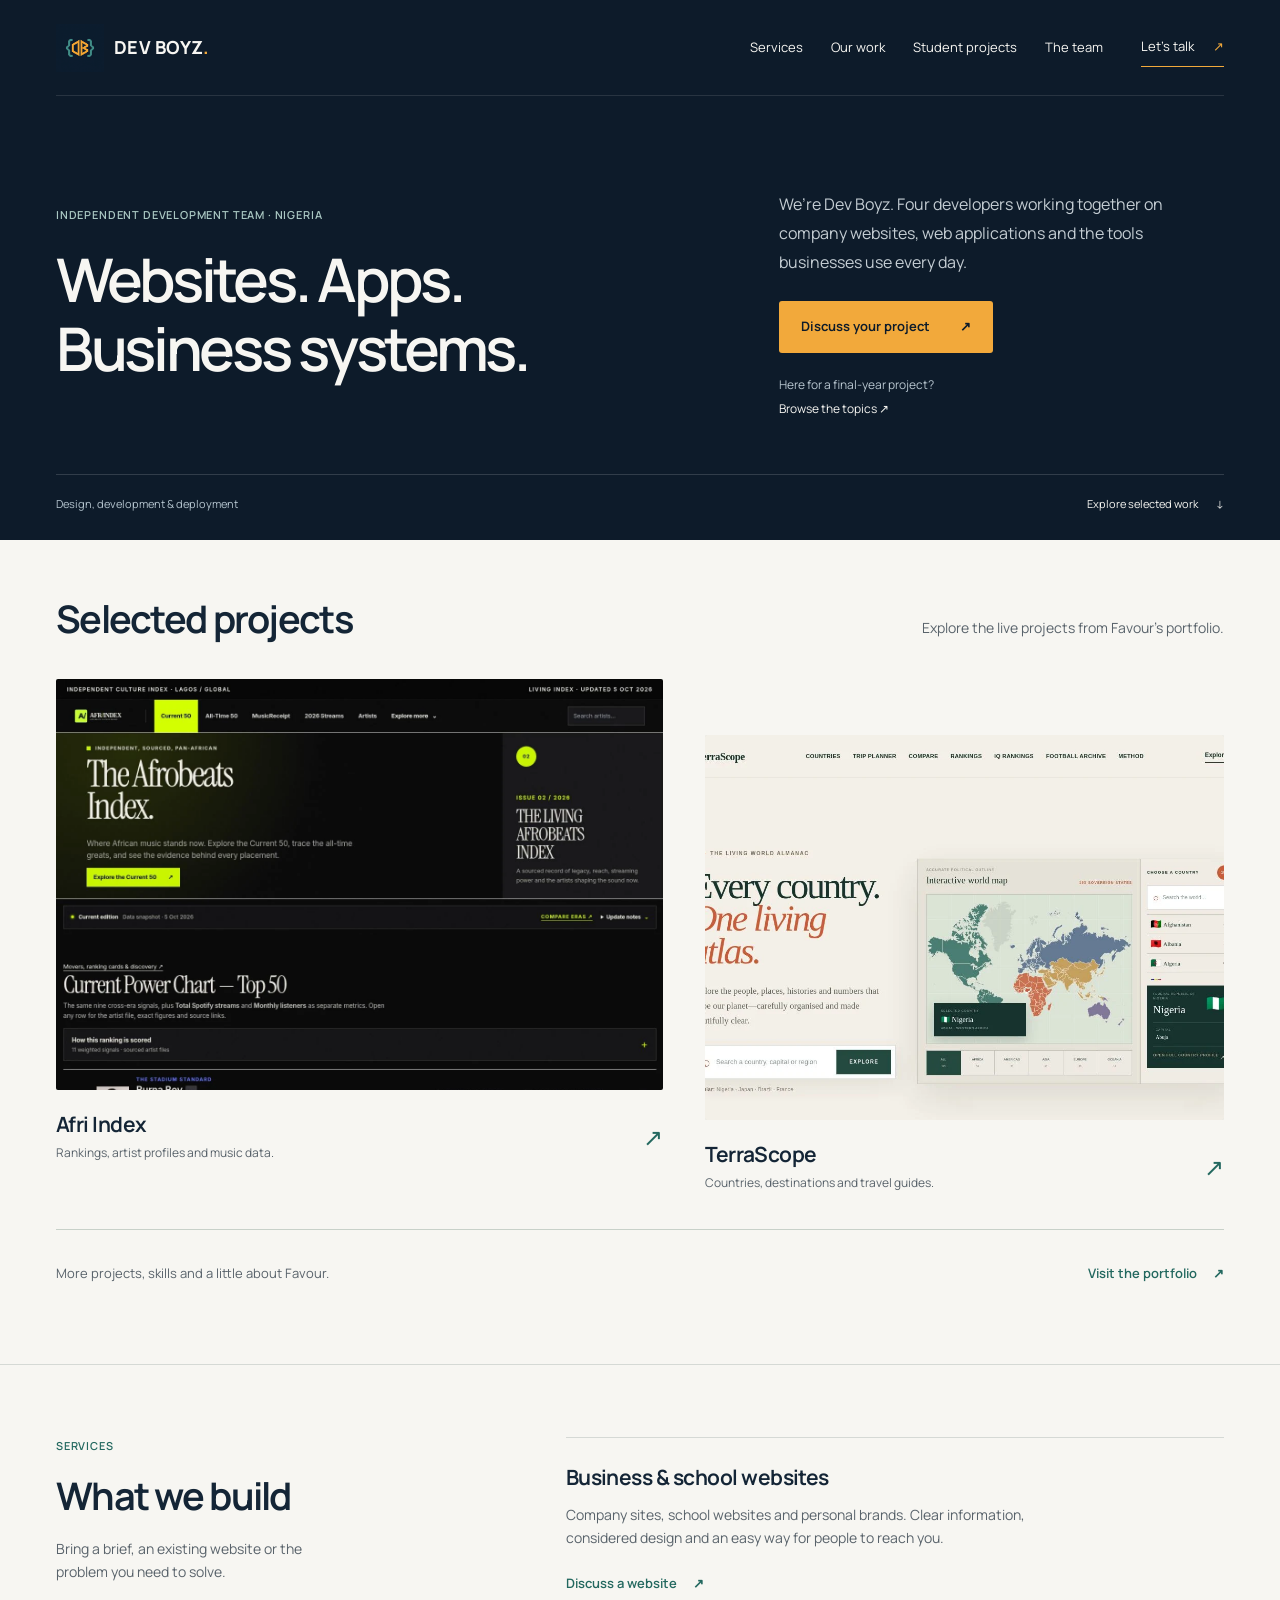
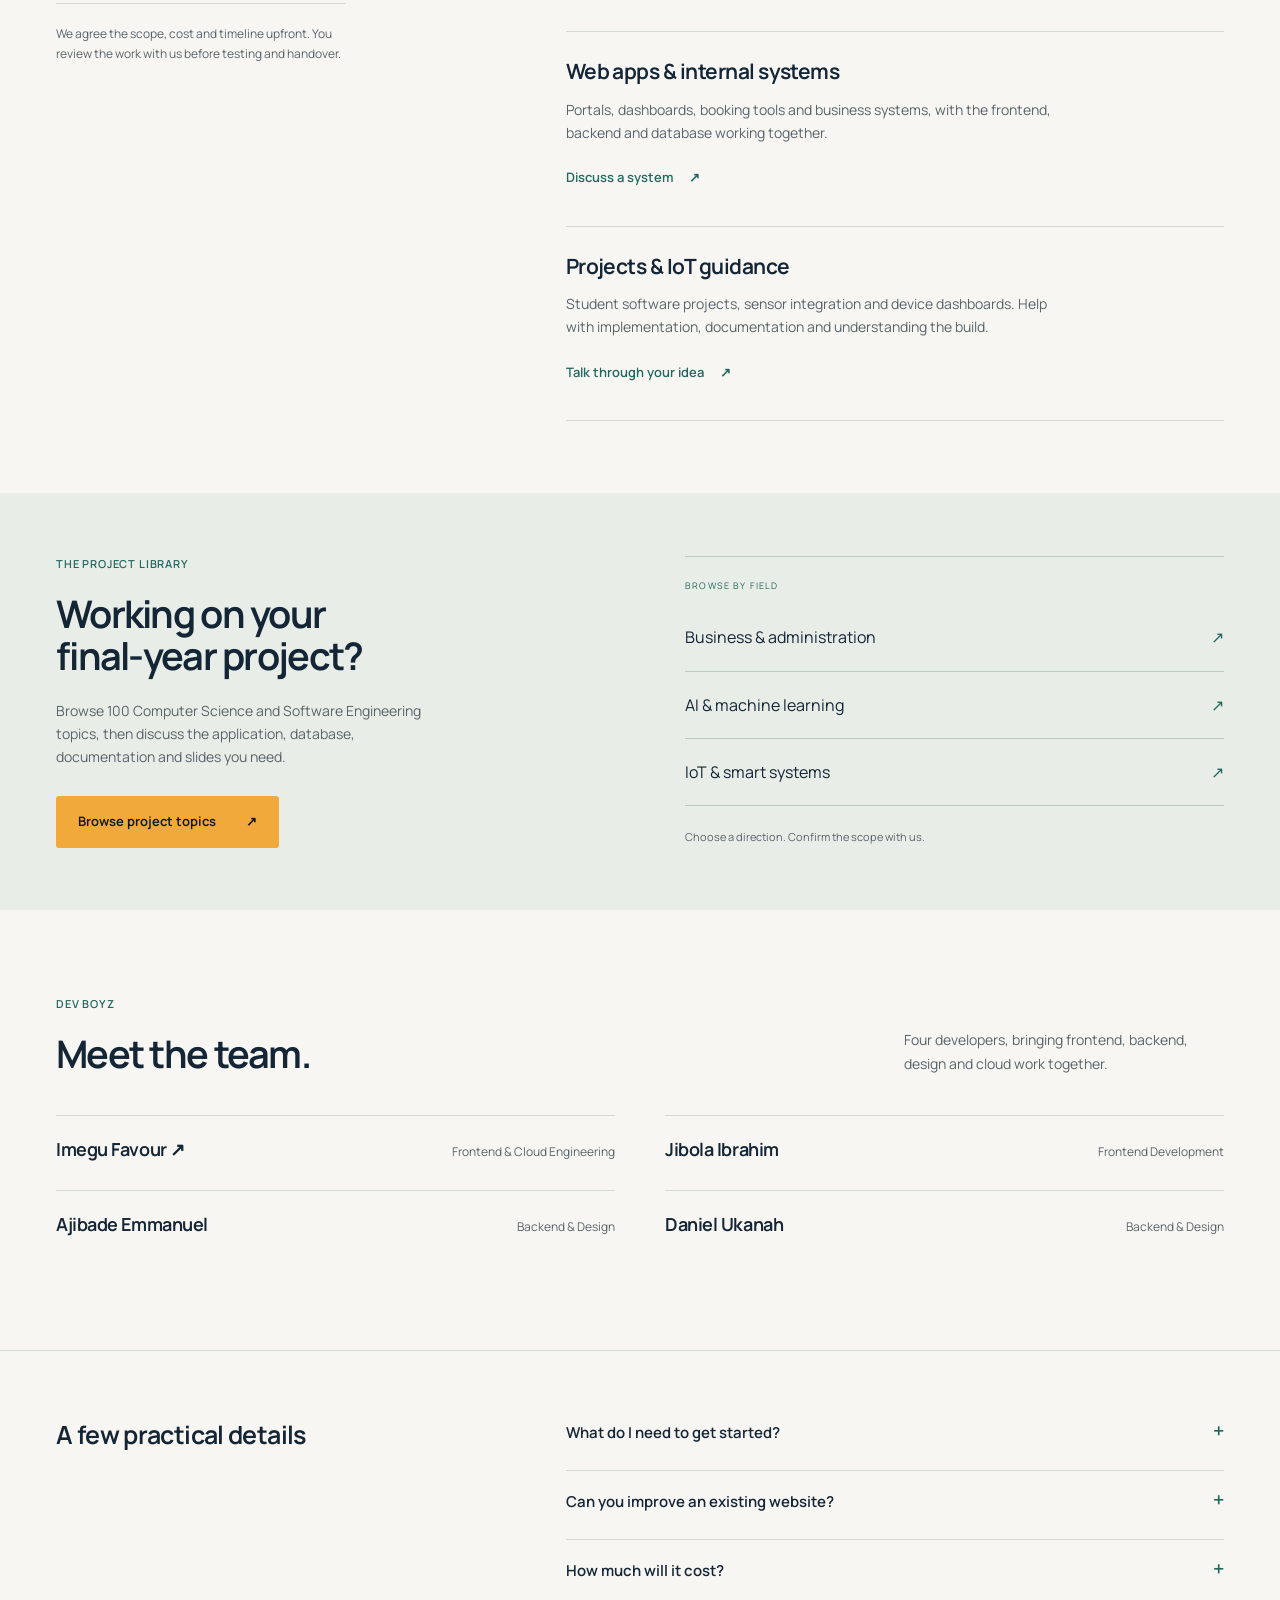
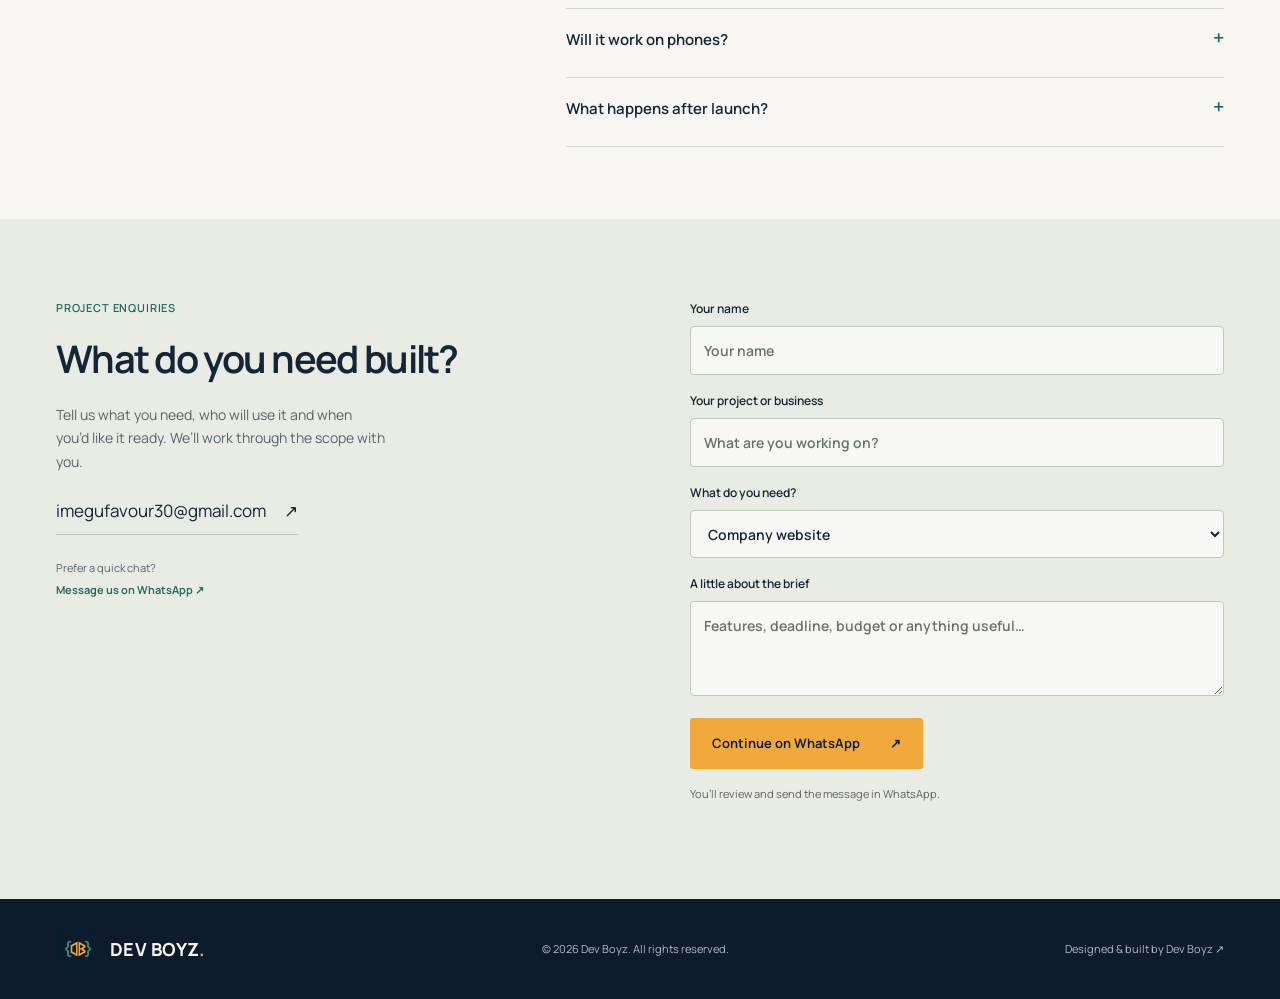
==== index.html @ c94e8453 "Apply Gojo design method to simplify Dev Boyz and foreground actual work" ====
<!doctype html>
<html lang="en">
<head>
  <meta charset="utf-8">
  <meta name="viewport" content="width=device-width,initial-scale=1">
  <meta name="theme-color" content="#0d1b2a">
  <meta name="description" content="Dev Boyz builds websites, web applications and business systems. Meet our team, explore our work and tell us what you need.">
  <title>Dev Boyz — Websites & Software</title>
  <link rel="icon" href="logo.png">
  <link rel="preload" href="assets/manrope.woff" as="font" type="font/woff" crossorigin>
<link rel="stylesheet" href="style.css">
</head>
<body class="company">
<a class="skip" href="#main">Skip to content</a>

<header class="wrap"><nav aria-label="Main navigation">
  <a class="brand" href="index.html"><img src="logo.png" alt="" width="48" height="48"><span>DEV BOYZ<span class="brand-dot">.</span></span></a>
  <button class="menu-toggle" aria-expanded="false" aria-controls="navlinks">Menu <span aria-hidden="true">＋</span></button>
  <div id="navlinks"><a href="#services">Services</a><a href="#work">Our work</a><a href="projects.html">Student projects</a><a href="#studio">The team</a><a class="nav-contact" href="#contact">Let’s talk <span aria-hidden="true">↗</span></a></div>
</nav></header>
<main id="main">
<section class="hero wrap" id="home">
  <div class="hero-copy"><p class="eyebrow">INDEPENDENT DEVELOPMENT TEAM · NIGERIA</p>
    <h1>Websites. Apps.<br>Business systems.</h1>
  </div>
  <div class="hero-brief"><p class="intro">We’re Dev Boyz. Four developers working together on company websites, web applications and the tools businesses use every day.</p>
    <a class="button primary" href="#contact">Discuss your project <span aria-hidden="true">↗</span></a>
    <a class="hero-secondary" href="projects.html">Here for a final-year project? <span>Browse the topics ↗</span></a>
  </div>
  <div class="hero-foot"><span>Design, development & deployment</span><a href="#work">Explore selected work <span aria-hidden="true">↓</span></a></div>
</section>

<div class="page-sections">
<section class="work-section" id="work"><div class="wrap">
  <div class="section-heading"><div><h2>Selected projects</h2></div><p>Explore the live projects from Favour’s portfolio.</p></div>
  <div class="work-grid">
    <a class="work-item" href="https://afrobeats-index.vercel.app/" target="_blank" rel="noopener"><div class="work-art music-art"><img src="assets/afri-index.webp" alt="Afri Index homepage and music rankings" width="1332" height="900" loading="lazy"></div><div class="work-caption"><div><h3>Afri Index</h3><p>Rankings, artist profiles and music data.</p></div><span aria-hidden="true">↗</span></div></a>
    <a class="work-item" href="https://terrascope-world-encyclopedia.imegufavour30.chatgpt.site" target="_blank" rel="noopener"><div class="work-art travel-art"><img src="assets/terrascope.webp" alt="TerraScope destination discovery website" width="1200" height="750" loading="lazy"></div><div class="work-caption"><div><h3>TerraScope</h3><p>Countries, destinations and travel guides.</p></div><span aria-hidden="true">↗</span></div></a>
  </div>
  <div class="portfolio-row"><p>More projects, skills and a little about Favour.</p><a class="text-link" href="https://portfolio-favour12.vercel.app/" target="_blank" rel="noopener">Visit the portfolio <span aria-hidden="true">↗</span></a></div>
</div></section>
<section id="services" class="section wrap services-layout">
  <div class="services-heading"><p class="eyebrow">SERVICES</p><h2>What we build</h2><p>Bring a brief, an existing website or the problem you need to solve.</p><p class="scope-note">We agree the scope, cost and timeline upfront. You review the work with us before testing and handover.</p></div>
  <div class="service-list">
    <article><div><h3>Business & school websites</h3><p>Company sites, school websites and personal brands. Clear information, considered design and an easy way for people to reach you.</p><a class="text-link" href="#contact" data-service="Company website">Discuss a website <span aria-hidden="true">↗</span></a></div></article>
    <article><div><h3>Web apps & internal systems</h3><p>Portals, dashboards, booking tools and business systems, with the frontend, backend and database working together.</p><a class="text-link" href="#contact" data-service="Web application or business system">Discuss a system <span aria-hidden="true">↗</span></a></div></article>
    <article><div><h3>Projects & IoT guidance</h3><p>Student software projects, sensor integration and device dashboards. Help with implementation, documentation and understanding the build.</p><a class="text-link" href="#contact" data-service="IoT consultation">Talk through your idea <span aria-hidden="true">↗</span></a></div></article>
  </div>
</section>


<section class="student-feature"><div class="wrap student-layout"><div><p class="eyebrow">THE PROJECT LIBRARY</p><h2>Working on your<br>final-year project?</h2><p>Browse 100 Computer Science and Software Engineering topics, then discuss the application, database, documentation and slides you need.</p><a class="button primary" href="projects.html">Browse project topics <span aria-hidden="true">↗</span></a></div><div class="student-index"><span class="index-title">BROWSE BY FIELD</span><a href="projects.html?field=Business%20and%20administration#catalogue">Business & administration <b aria-hidden="true">↗</b></a><a href="projects.html?field=AI%20and%20machine%20learning#catalogue">AI & machine learning <b aria-hidden="true">↗</b></a><a href="projects.html?field=IoT%20and%20smart%20systems#catalogue">IoT & smart systems <b aria-hidden="true">↗</b></a><p>Choose a direction. Confirm the scope with us.</p></div></div></section>
<section class="studio-section" id="studio"><div class="wrap"><div class="section-heading"><div><p class="eyebrow">DEV BOYZ</p><h2>Meet the team.</h2></div><p>Four developers, bringing frontend, backend, design and cloud work together.</p></div><div class="team-grid">
<article><h3><a href="https://portfolio-favour12.vercel.app/" target="_blank" rel="noopener">Imegu Favour ↗</a></h3><p>Frontend & Cloud Engineering</p></article><article><h3>Jibola Ibrahim</h3><p>Frontend Development</p></article><article><h3>Ajibade Emmanuel</h3><p>Backend & Design</p></article><article><h3>Daniel Ukanah</h3><p>Backend & Design</p></article>
</div></div></section>
<section class="section wrap faq"><div><h2>A few practical details</h2></div><div class="faq-list">
<details><summary>What do I need to get started?</summary><p>A rough idea is enough. Include a brief, examples, your existing website or a deadline if you have them.</p></details><details><summary>Can you improve an existing website?</summary><p>Yes. Share the link and explain what needs to change. We’ll review the setup and agree a suitable scope.</p></details><details><summary>How much will it cost?</summary><p>We quote based on the features, complexity, content and support required. We agree the price and deliverables before starting.</p></details><details><summary>Will it work on phones?</summary><p>We design for small screens, readable content and touch controls, and check the layouts as part of delivery.</p></details><details><summary>What happens after launch?</summary><p>Maintenance, updates and ongoing support can be agreed with the project or as a separate arrangement.</p></details>
</div></section>
<section id="contact" class="contact-section"><div class="wrap contact-layout"><div><p class="eyebrow">PROJECT ENQUIRIES</p><h2>What do you need built?</h2><p>Tell us what you need, who will use it and when you’d like it ready. We’ll work through the scope with you.</p><a class="contact-email" href="mailto:imegufavour30@gmail.com">imegufavour30@gmail.com <span aria-hidden="true">↗</span></a><p class="contact-note">Prefer a quick chat? <a href="https://wa.me/2347062723107" target="_blank" rel="noopener">Message us on WhatsApp ↗</a></p></div>
<form id="enquiry"><label>Your name<input name="name" autocomplete="name" required maxlength="100" placeholder="Your name"></label><label>Your project or business<input name="topic" required maxlength="180" placeholder="What are you working on?"></label><label>What do you need?<select name="service"><option>Company website</option><option>Web application or business system</option><option>Complete student project package</option><option>Custom project development</option><option>IoT consultation</option></select></label><label>A little about the brief<textarea name="requirements" rows="3" maxlength="1500" placeholder="Features, deadline, budget or anything useful…"></textarea></label><button class="button primary" type="submit">Continue on WhatsApp <span aria-hidden="true">↗</span></button><small>You’ll review and send the message in WhatsApp.</small><p id="form-status" role="status"></p></form>
</div></section>
</div></main>
<footer><div class="wrap footer-inner"><a class="brand" href="index.html"><img src="logo.png" alt="" width="44" height="44"><span>DEV BOYZ<span class="brand-dot">.</span></span></a><span>© 2026 Dev Boyz. All rights reserved.</span><span>Designed & built by <a href="https://portfolio-favour12.vercel.app/" target="_blank" rel="noopener">Dev Boyz ↗</a></span></div></footer>
<script src="navigation.js" defer></script><script src="company.js" defer></script>
</body></html>
---- style.css ----
@font-face{font-family:Manrope;src:url("assets/manrope.woff") format("woff");font-weight:200 800;font-display:swap}
:root{--navy:#0d1b2a;--amber:#f2a93b;--teal:#3d8b82;--ink:#142536;--muted:#59636b;--paper:#f7f6f2;--silver:#eceeea;--line:#d5d9d5;--accent-ink:#23685f;--success:#23685f;--error:#a7372c;--focus:#3d8b82;--radius:8px}
*{box-sizing:border-box}html{scroll-behavior:smooth;scroll-padding-top:28px}body{margin:0;background:var(--paper);color:var(--ink);font-family:Manrope,"Segoe UI",Arial,sans-serif;line-height:1.65;-webkit-font-smoothing:antialiased}a{color:inherit;text-decoration:none}button,input,select,textarea{font:inherit}button{cursor:pointer}button:disabled{cursor:default}button,a,input,select,textarea{-webkit-tap-highlight-color:transparent}a:focus-visible,button:focus-visible,summary:focus-visible{outline:3px solid var(--teal);outline-offset:5px}input:focus,select:focus,textarea:focus{outline:2px solid var(--teal);outline-offset:2px}.wrap{max-width:1280px;margin:auto;padding:0 56px}h1,h2,h3,p{margin:0}h1,h2,h3{font-weight:650}h1,h2{letter-spacing:-.045em;line-height:1.1}h2{font-size:clamp(28px,3vw,38px)}h3{letter-spacing:-.025em;line-height:1.3}p{color:var(--muted)}.skip{position:fixed;top:-100px;left:20px;z-index:20;background:var(--amber);color:var(--navy);padding:12px}.skip:focus{top:10px}
body>header.wrap{max-width:none;background:var(--navy);padding:0 max(56px,calc((100vw - 1168px)/2))}nav{min-height:96px;display:flex;align-items:center;justify-content:space-between;border-bottom:1px solid #ffffff1c;color:#f7f6f2;gap:32px}.brand{display:flex;align-items:center;gap:10px;font-size:18px;letter-spacing:.015em;font-weight:750;white-space:nowrap}.brand img{display:block;border-radius:0}.brand-dot{color:var(--amber)}#navlinks{display:flex;align-items:center;gap:28px;font-size:13px}#navlinks a{transition:color .18s}#navlinks a:hover{color:var(--amber)}.nav-contact{border-bottom:1px solid var(--amber);padding:8px 0;margin-left:10px}.nav-contact span{margin-left:16px;color:var(--amber)}.menu-toggle{display:none}
.hero{display:grid;grid-template-columns:1.4fr 1fr;gap:38px 100px;align-items:center;padding-top:76px;padding-bottom:26px;background:var(--navy);color:var(--paper);max-width:none;padding-left:max(56px,calc((100vw - 1168px)/2));padding-right:max(56px,calc((100vw - 1168px)/2))}.eyebrow{font-size:11px;letter-spacing:.075em;font-weight:600;margin-bottom:20px;color:var(--accent-ink)}.hero .eyebrow{color:#a9c7c2}h1{font-size:clamp(40px,4.7vw,62px);font-weight:600;line-height:1.16;letter-spacing:-.055em}h1 span{color:var(--amber)}.intro{font-size:16px;max-width:440px;margin-top:0}.hero .intro{color:#c4cdd3;line-height:1.8}.hero-brief{padding-top:18px}.hero-brief .button{margin-top:25px}.hero-secondary{display:block;margin-top:22px;font-size:12px;color:#b8c6cf}.hero-secondary span{display:block;color:var(--paper);margin-top:4px}.hero-secondary:hover span{color:var(--amber)}.hero-foot{grid-column:1/-1;border-top:1px solid #ffffff26;margin-top:18px;padding-top:20px;display:flex;justify-content:space-between;gap:20px;font-size:11px;color:#b5c5cf}.hero-foot a{color:var(--paper);display:inline-flex;gap:18px}.hero-foot a:hover{color:var(--amber)}.actions{display:flex;flex-wrap:wrap;gap:25px;align-items:center;margin:28px 0}.button{display:inline-flex;align-items:center;justify-content:space-between;gap:30px;padding:14px 21px;border-radius:3px;font-size:13px;font-weight:650;border:1px solid transparent;min-height:48px;transition:background .2s}.primary{background:var(--amber);color:var(--navy)}.primary:hover{background:#ffba51}.text-link{font-size:13px;font-weight:600;display:inline-flex;gap:16px;align-items:center;min-height:44px}.text-link:hover{color:var(--accent-ink)}.hero .text-link:hover{color:var(--amber)}.hero-note{font-size:12px;color:#b5c5cf}.package-overview{border-left:1px solid #ffffff30;padding:8px 0 8px 36px}.package-overview h2{font-size:25px;letter-spacing:-.035em;line-height:1.3}.package-overview ul{padding:0;margin:22px 0;list-style:none}.package-overview li{padding:12px 0;border-top:1px solid #ffffff25}.package-overview li span{display:block;font-size:11px;color:#a9c7c2;margin-bottom:5px}.package-overview b{font-size:13px;font-weight:500}.package-overview>p:last-child{font-size:12px;color:#b5c5cf}.package-overview .eyebrow{font-size:10px}

.section{padding-top:72px;padding-bottom:72px}.section-heading{display:flex;align-items:flex-end;justify-content:space-between;gap:40px;margin-bottom:40px}.section-heading>p{max-width:320px;font-size:14px}.services-layout{display:grid;grid-template-columns:.85fr 1.35fr;gap:95px}.services-heading>p:not(.eyebrow){margin-top:20px;max-width:290px;font-size:14px}.services-heading .scope-note{padding-top:20px;border-top:1px solid var(--line);font-size:12px!important}.service-list article{display:block;border-top:1px solid var(--line);padding:26px 0}.service-list article:last-child{border-bottom:1px solid var(--line)}.service-number{font-size:11px;color:var(--teal);padding-top:5px}.service-list h3{font-size:21px;margin-bottom:12px}.service-list p{font-size:14px;max-width:500px}.service-list .text-link{margin-top:12px;color:var(--accent-ink)}
.work-section{background:var(--paper);padding:58px 0 68px;border-bottom:1px solid var(--line)}.work-grid{display:grid;grid-template-columns:1.17fr 1fr;gap:42px;align-items:start}.work-item:nth-child(2){margin-top:56px}.work-art{aspect-ratio:1.48;height:auto;overflow:hidden;border-radius:2px;background:#dce4db}.work-item:nth-child(2) .work-art{aspect-ratio:1.35}.work-art img{width:100%;height:100%;object-fit:cover;object-position:top;display:block;transition:transform .4s}.work-item:hover .work-art img{transform:scale(1.025)}.travel-art{background:#d5dedc}.work-caption{display:flex;justify-content:space-between;align-items:center;padding:21px 0}.work-caption h3{font-size:21px}.work-caption p{font-size:12px;margin-top:5px}.work-caption>span{font-size:24px;color:var(--accent-ink)}.portfolio-row{display:flex;align-items:center;justify-content:space-between;gap:30px;margin-top:15px;padding-top:22px;border-top:1px solid #c8d1c9}.portfolio-row p{font-size:13px}.portfolio-row .text-link{color:var(--accent-ink)}
.student-feature{background:#e8ede7;color:var(--ink);padding:62px 0}.student-layout{display:grid;grid-template-columns:1fr 1fr;gap:90px;align-items:center}.student-feature .eyebrow{color:var(--accent-ink)}.student-feature p:not(.eyebrow){color:var(--muted);max-width:400px;margin:22px 0 28px;font-size:14px}.student-index{border-top:1px solid #bbcbbf}.index-title{display:block;padding:22px 0 10px;font-size:9px;letter-spacing:.13em;color:var(--accent-ink)}.student-index>a{display:flex;align-items:center;gap:22px;padding:20px 0;border-bottom:1px solid #bbcbbf;font-size:16px}.student-index>a:hover{color:var(--accent-ink)}.student-index>a>span{font-size:10px;color:#8da99e}.student-index b{margin-left:auto;color:var(--accent-ink);font-weight:400}.student-index p{font-size:11px!important;margin-bottom:0!important}
.studio-section{padding:85px 0}.team-grid{display:grid;grid-template-columns:1fr 1fr;gap:0 50px}.team-grid article{border-top:1px solid var(--line);padding:22px 0;display:flex;justify-content:space-between;align-items:baseline;gap:20px}.team-grid h3{font-size:18px;margin-bottom:7px}.team-grid p{font-size:12px}.team-grid a:hover{color:var(--accent-ink)}.faq{display:grid;grid-template-columns:.85fr 1.35fr;gap:95px;border-top:1px solid var(--line);padding-top:70px}.faq h2{font-size:25px;letter-spacing:-.025em}.faq details{border-bottom:1px solid var(--line);padding:19px 0}.faq details:first-child{padding-top:0}.faq summary{cursor:pointer;font-size:15px;font-weight:600;min-height:30px;list-style:none;display:flex;justify-content:space-between;gap:20px}.faq summary::-webkit-details-marker{display:none}.faq summary:after{content:'+';color:var(--accent-ink);font-size:20px;line-height:1}.faq details[open] summary:after{content:'−'}.faq details p{font-size:13px;margin:15px 0 6px;max-width:550px}
.contact-section{background:#e9ece5;padding:80px 0}.contact-layout{display:grid;grid-template-columns:1fr 1fr;gap:100px}.contact-layout>div>p:not(.eyebrow){max-width:330px;margin:24px 0;font-size:14px}.contact-email{font-size:17px;display:inline-flex;gap:18px;border-bottom:1px solid #bdc9be;padding-bottom:9px;overflow-wrap:anywhere}.contact-note{font-size:11px!important;margin-top:24px!important}.contact-note a{display:block;color:var(--accent-ink);font-weight:650;margin-top:4px}.contact-layout form{display:flex;flex-direction:column;gap:16px}label{display:block;font-size:12px;font-weight:600}label>span{display:block;margin-bottom:7px}input,select,textarea{width:100%;background:#ffffffa8;border:1px solid #bec8bf;border-radius:4px;padding:12px 13px;color:var(--ink);font-size:14px;min-height:48px}textarea{resize:vertical}input::placeholder,textarea::placeholder{color:#66726d}.contact-layout label input,.contact-layout label select,.contact-layout label textarea{margin-top:7px}.contact-layout form small{font-size:11px;color:var(--muted)}.contact-layout .button{align-self:flex-start}.contact-layout #form-status{font-size:12px}footer{background:var(--navy);color:#aebcc5;font-size:11px}.footer-inner,footer.wrap{display:flex;justify-content:space-between;align-items:center;gap:25px;padding-top:28px;padding-bottom:28px}footer .brand{color:var(--paper)}footer a:hover{color:var(--amber)}footer.wrap{max-width:none;padding-left:max(56px,calc((100vw - 1168px)/2));padding-right:max(56px,calc((100vw - 1168px)/2))}
/* Project library shares the same identity. */
.live-dot{display:none}.catalogue-page .hero{gap:55px}.catalogue-page h1{font-size:clamp(40px,5vw,64px)}.scope-strip{background:#e4e9df;color:var(--accent-ink)}.scope-strip .wrap{display:flex;justify-content:space-between;padding-top:18px;padding-bottom:18px;gap:20px;font-size:10px;letter-spacing:.1em}.catalogue-tools{display:grid;grid-template-columns:2fr 1.2fr .8fr;gap:15px}.catalogue-meta{display:flex;justify-content:space-between;align-items:center;margin:23px 0;font-size:12px}.subtle{background:none;border:0;color:var(--muted);text-decoration:underline;padding:10px;min-height:44px}.project-grid{display:grid;grid-template-columns:repeat(3,1fr);gap:18px}.project-card{border:1px solid var(--line);border-radius:6px;overflow:hidden;background:#fdfdfa;transition:border-color .2s}.project-card:hover{border-color:var(--teal)}.card-art{height:84px;background:#e7ece3;padding:20px;display:flex;align-items:center;justify-content:space-between}.card-art .symbol{font-size:30px;font-weight:650;color:var(--accent-ink)}.card-art>span:last-child{font-size:9px;letter-spacing:1px;color:#59715f}.project-card:nth-child(3n+2) .card-art{background:#eee8db}.project-card:nth-child(3n+2) .symbol{color:#94641d}.project-card:nth-child(3n+3) .card-art{background:#e6e9eb}.card-content{padding:22px}.card-category{font-size:11px;letter-spacing:.05em;min-height:32px}.card-content h3{font-size:19px;margin:7px 0 15px;min-height:48px}.card-content>p{font-size:12px}.card-bottom{display:flex;justify-content:space-between;align-items:center;margin-top:18px}.details-button{border:0;background:none;padding:10px 0;min-height:44px;font-weight:650;color:var(--accent-ink);font-size:12px}.save-button{background:var(--silver);border:0;border-radius:50%;width:44px;height:44px;color:var(--muted);font-size:21px}.save-button[aria-pressed=true]{background:#f2e4c9;color:#815212}.pagination{display:flex;align-items:center;justify-content:center;gap:20px;margin-top:30px;font-size:12px}.pagination button{border:1px solid var(--line);background:white;border-radius:4px;padding:10px 18px;min-height:44px}.pagination button:disabled{opacity:.4}.empty{padding:35px;background:var(--silver);border-radius:6px;grid-column:1/-1}.package-section{background:var(--navy);color:var(--paper);padding:80px 0}.package-section .eyebrow,.package-section .deliverables span{color:#91bcb6}.package-section p{color:#b9c6cf}.deliverables{display:grid;grid-template-columns:repeat(4,1fr);gap:30px}.deliverables article{border-top:1px solid #ffffff30;padding-top:20px}.deliverables span{font-size:11px}.deliverables h3{font-size:20px;margin:20px 0 15px}.deliverables p{font-size:13px}.package-note{font-size:12px;margin-top:35px}.services-intro{margin-bottom:35px}.service-rows>a{display:flex;gap:30px;align-items:center;padding:25px 0;border-top:1px solid var(--line)}.service-rows>a>span{color:var(--accent-ink);font-size:12px}.service-rows h3{font-size:24px;margin-bottom:8px}.service-rows p{font-size:13px}.service-rows b{margin-left:auto;font-size:26px}.service-rows>a:hover h3{color:var(--accent-ink)}.catalogue-page .faq{display:block;max-width:900px}.catalogue-page .faq h2{margin-bottom:32px}.catalogue-page .faq details:first-of-type{border-top:1px solid var(--line)}dialog{max-width:580px;width:calc(100% - 32px);border:0;border-radius:8px;color:var(--ink);background:var(--paper);padding:0;max-height:90dvh}dialog::backdrop{background:#0d1b2abf}.dialog-inner{padding:40px}.dialog-close{position:absolute;right:12px;top:10px;border:0;background:var(--silver);width:44px;height:44px;border-radius:50%;font-size:26px}.dialog-inner h2{font-size:32px;padding-right:15px;margin-bottom:20px}.dialog-inner p{font-size:14px;margin-bottom:20px}.dialog-inner .availability{color:var(--accent-ink)}.dialog-inner h3{font-size:17px}.dialog-inner ul{padding-left:20px;font-size:14px;line-height:2}.skeleton{height:300px;border-radius:6px;background:linear-gradient(100deg,#e9ece4 30%,#f9faf6 50%,#e9ece4 70%);background-size:200% 100%;animation:shimmer 1.5s infinite}@keyframes shimmer{to{background-position:-200% 0}}
@media(max-width:1050px){.wrap{padding-left:32px;padding-right:32px}body>header.wrap,.hero,footer.wrap{padding-left:32px;padding-right:32px}.hero{gap:30px 50px}#navlinks{gap:18px;font-size:12px}.services-layout,.faq,.student-layout,.contact-layout{gap:50px}.team-grid article{display:block}.team-grid p{margin-top:7px}.work-grid{gap:30px}}
@media(max-width:760px){.wrap{padding-left:24px;padding-right:24px}body>header.wrap,.hero,footer.wrap{padding-left:24px;padding-right:24px}nav{min-height:80px;position:relative;gap:20px}.brand{font-size:16px}.brand img{width:42px;height:42px}.menu-toggle{display:flex;gap:14px;align-items:center;border:1px solid #ffffff35;background:none;color:var(--paper);border-radius:3px;padding:10px 14px;min-height:44px;font-size:12px}#navlinks{display:none;position:absolute;top:79px;left:0;right:0;background:var(--navy);border:1px solid #ffffff30;padding:14px;border-radius:3px;z-index:10;align-items:stretch;gap:5px}#navlinks.open{display:flex;flex-direction:column}#navlinks a{padding:12px;min-height:44px}.nav-contact{margin-left:0}.hero{grid-template-columns:1fr;padding-top:40px;padding-bottom:24px;gap:22px}.hero-brief{padding-top:0}.hero-copy{max-width:570px}h1{font-size:clamp(36px,7vw,52px)}.intro{font-size:15px;max-width:510px}.hero-brief .button{margin-top:20px}.hero-secondary{margin-top:18px}.hero-foot{margin-top:8px;font-size:10px}.section{padding-top:52px;padding-bottom:52px}.section-heading{display:block;margin-bottom:28px}.section-heading>p{margin-top:16px;max-width:450px}.services-layout,.faq{grid-template-columns:1fr;gap:28px}.services-heading>p:not(.eyebrow){max-width:460px;margin-top:16px}.work-section{padding:42px 0}.work-grid{gap:24px}.work-item:nth-child(2){margin-top:35px}.work-caption h3{font-size:19px}.work-caption p{font-size:12px}.portfolio-row{align-items:flex-start;gap:10px;flex-direction:column}.team-grid,.deliverables{grid-template-columns:1fr 1fr;gap:0 24px}.deliverables{row-gap:28px}.student-layout,.contact-layout{grid-template-columns:1fr;gap:30px}.student-feature,.studio-section,.package-section,.contact-section{padding:52px 0}.student-feature p:not(.eyebrow){max-width:500px}.student-index>a{font-size:15px}.faq{padding-top:42px}.faq h2{font-size:24px}.contact-email{font-size:16px}.contact-layout>div>p:not(.eyebrow){max-width:420px}.footer-inner,footer.wrap{flex-wrap:wrap;gap:18px}footer .brand{width:100%}.catalogue-page .hero{gap:30px}.catalogue-page h1{font-size:clamp(36px,7vw,52px)}.package-overview{border-left:0;border-top:1px solid #ffffff30;padding:24px 0 0}.package-overview h2{font-size:24px}.catalogue-tools{grid-template-columns:1fr 1fr}.search-label{grid-column:1/-1}.project-grid{grid-template-columns:repeat(2,1fr);gap:12px}.card-content{padding:16px}.card-content h3{font-size:17px;min-height:65px}.card-category{min-height:40px}.dialog-inner{padding:36px 24px}.dialog-inner h2{font-size:28px}.service-rows>a{gap:15px}.service-rows h3{font-size:21px}}
@media(max-width:480px){.wrap{padding-left:20px;padding-right:20px}body>header.wrap,.hero,footer.wrap{padding-left:20px;padding-right:20px}h1,.catalogue-page h1{font-size:clamp(32px,8.9vw,42px);letter-spacing:-.055em}.eyebrow{font-size:10px;letter-spacing:.065em}.hero-foot{display:block}.hero-foot a{margin-top:9px;min-height:36px}.hero-brief .button{width:100%}.work-grid{grid-template-columns:1fr;gap:24px}.work-item:nth-child(2){margin-top:0}.work-art,.work-item:nth-child(2) .work-art{aspect-ratio:1.45}.team-grid{grid-template-columns:1fr;gap:0}.team-grid article{display:flex;flex-wrap:wrap;gap:6px 15px}.team-grid p{margin-top:0;font-size:12px}.team-grid h3{font-size:16px}.student-index>a{gap:15px;font-size:14px}.contact-layout .button{width:100%}.contact-email{font-size:15px}.project-grid{grid-template-columns:1fr}.card-content h3{font-size:20px;min-height:0}.card-category{min-height:0}.deliverables{grid-template-columns:1fr}.scope-strip .wrap{display:grid;grid-template-columns:1fr 1fr;font-size:9px;gap:10px}}
@media(prefers-reduced-motion:reduce){html{scroll-behavior:auto}*,*::before,*::after{animation:none!important;transition:none!important}}
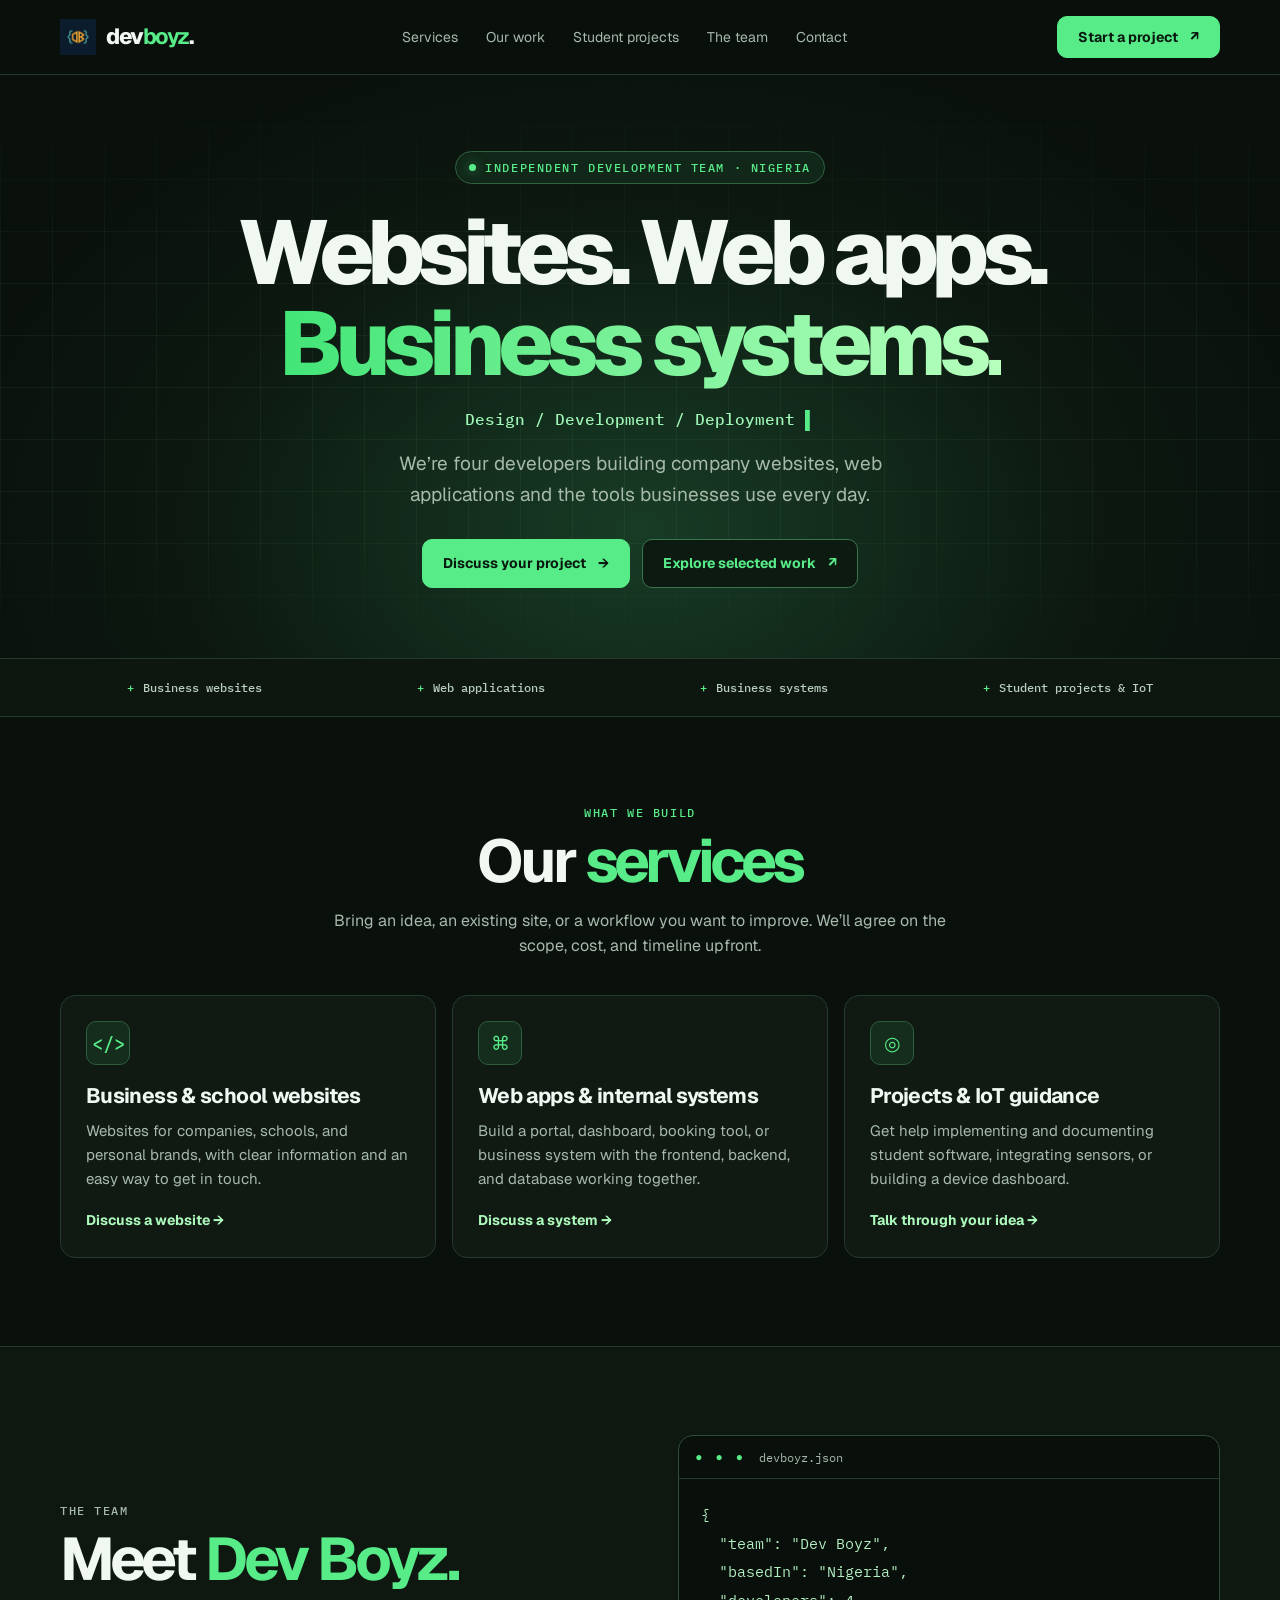
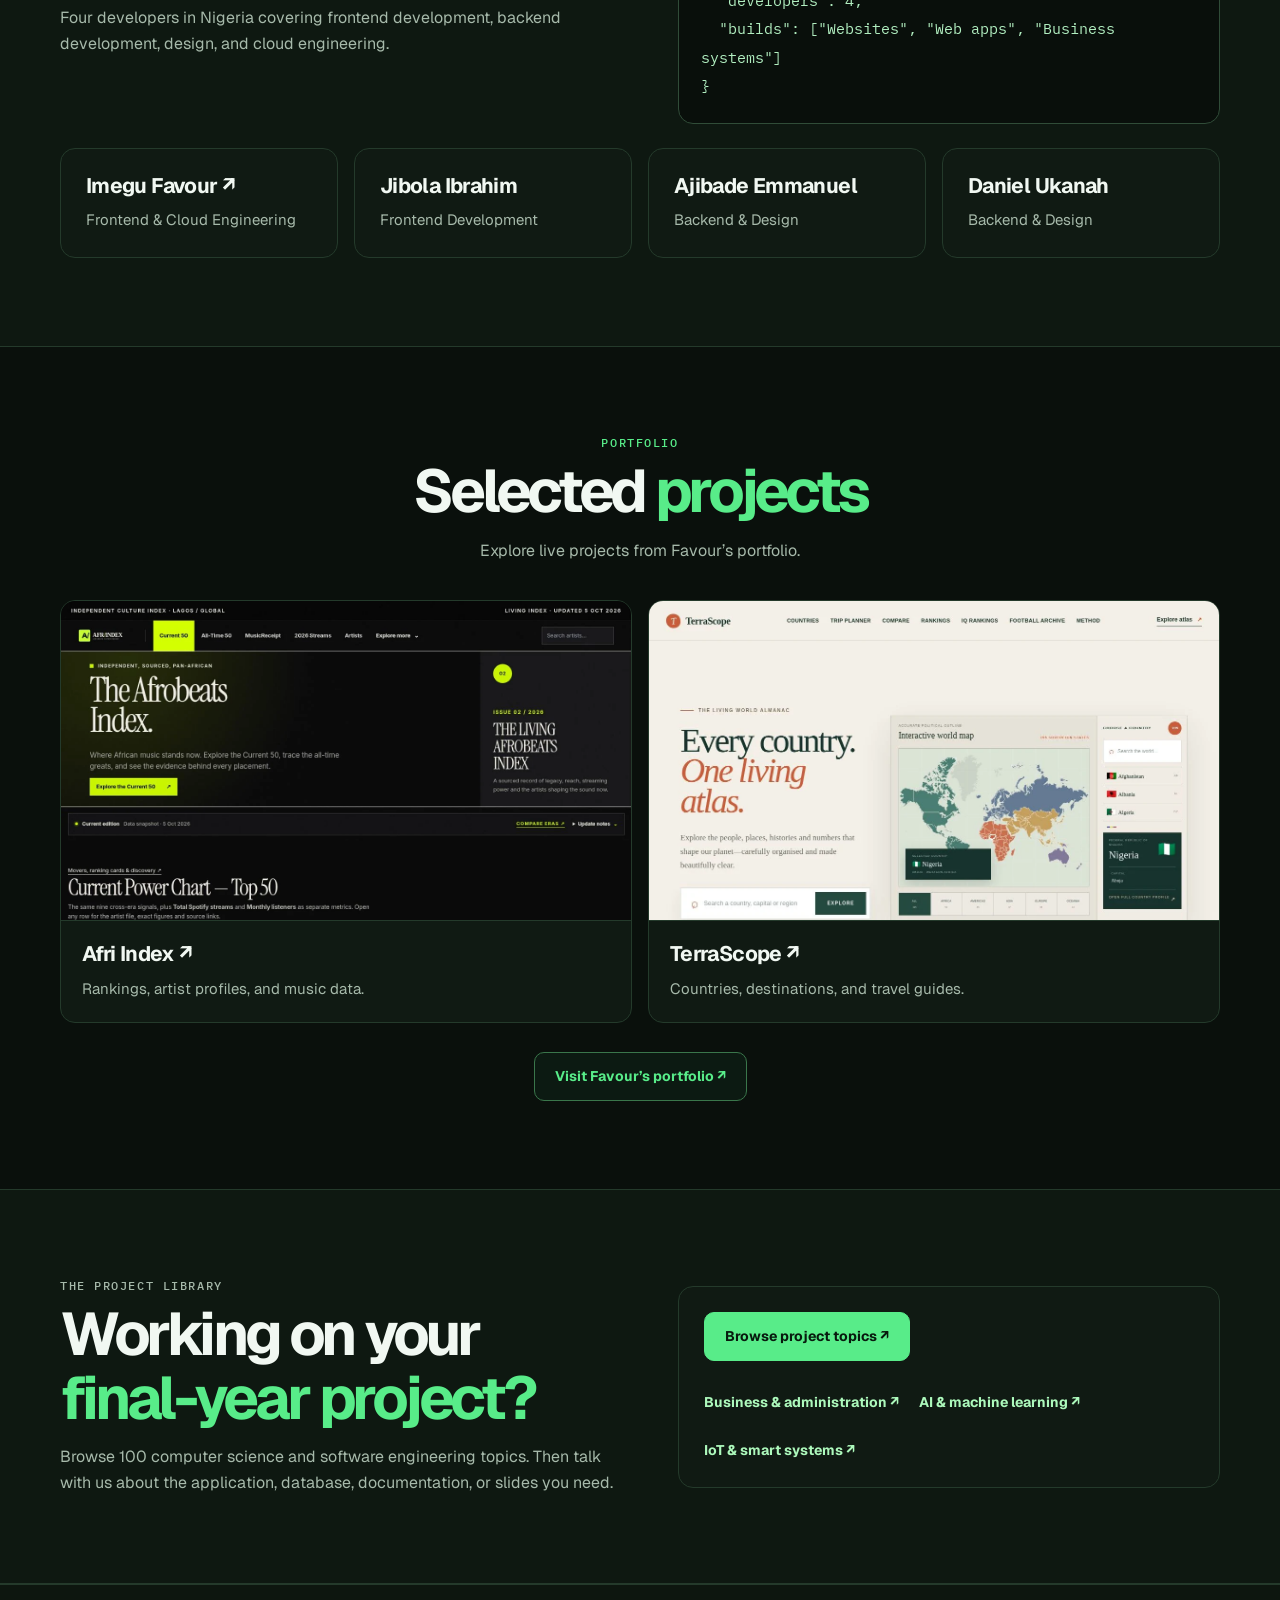
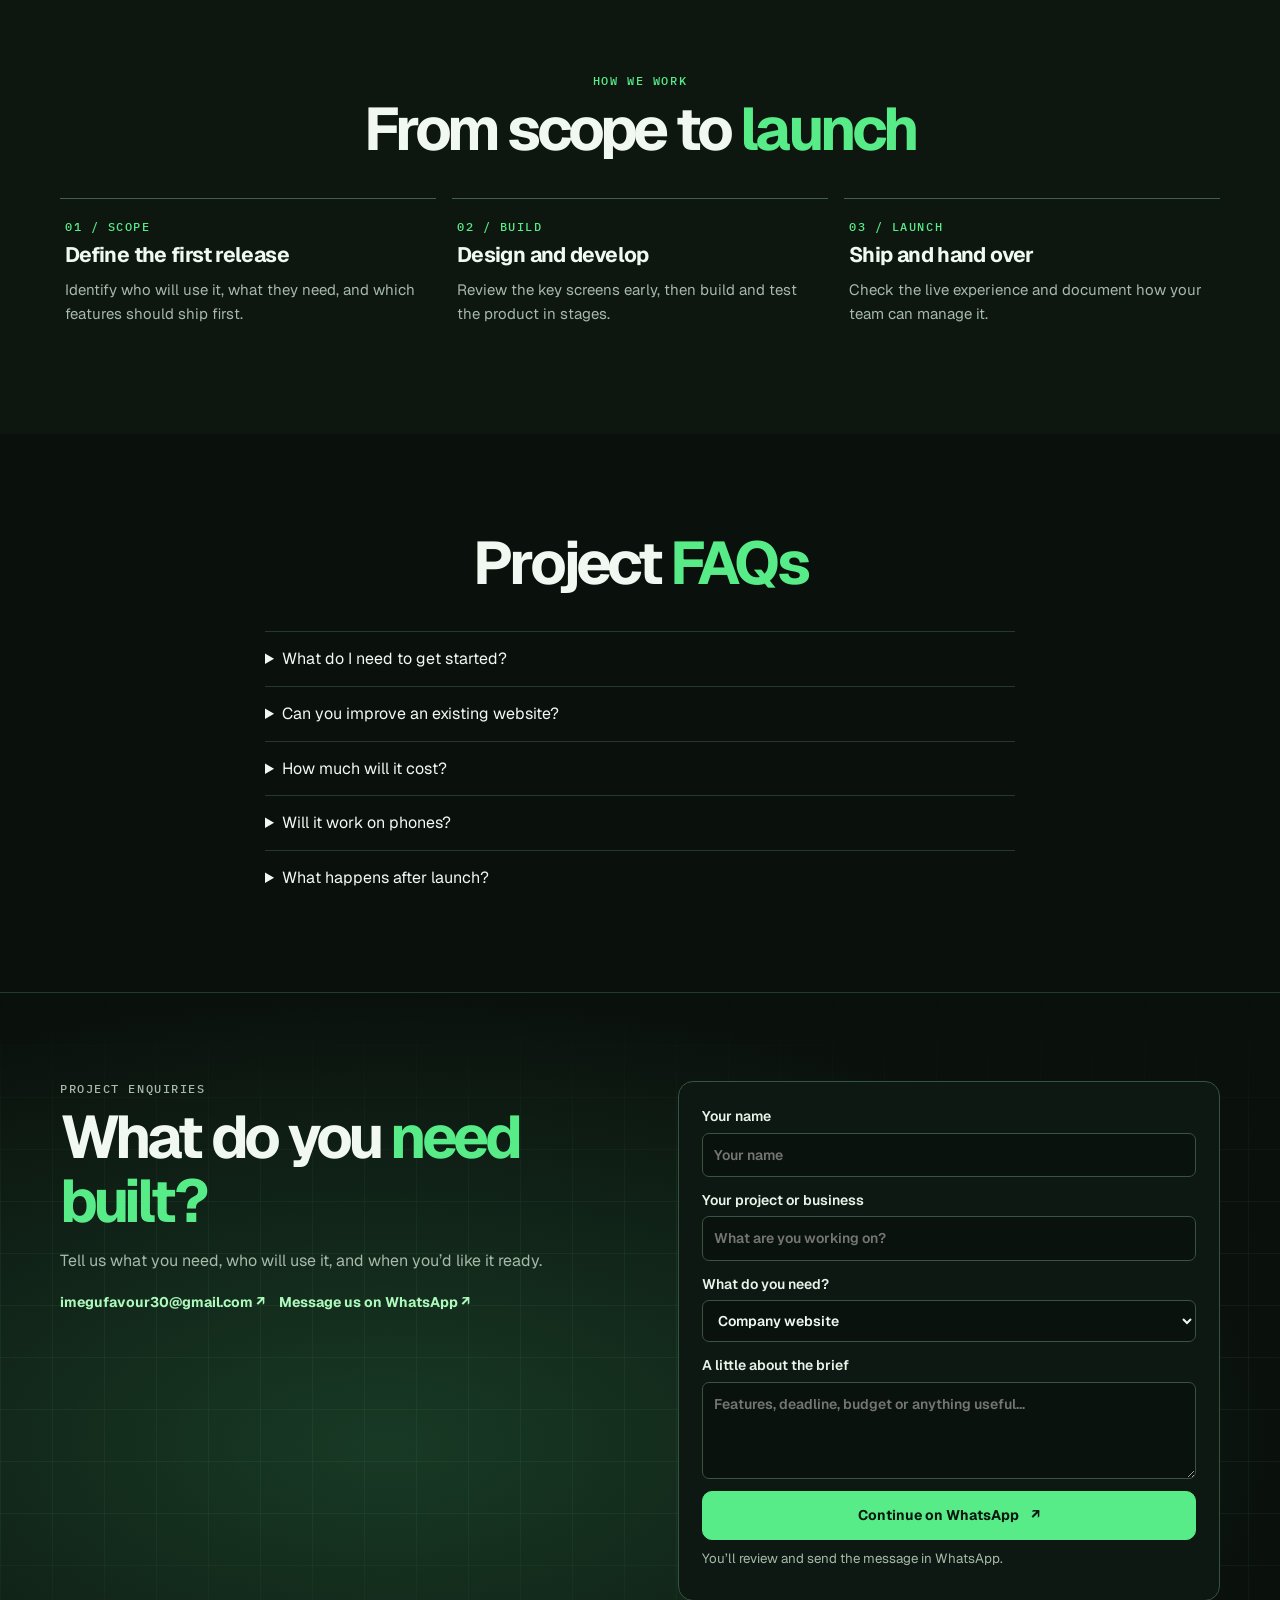
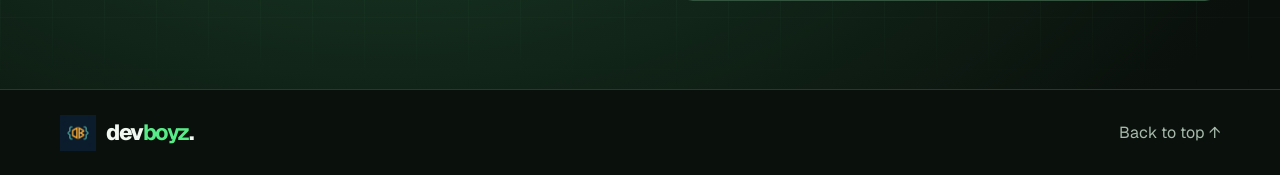
==== commit 1cc88d47: "Redesign the Dev Boyz homepage" ====
--- a/index.html
+++ b/index.html
@@ -1,65 +1,85 @@
-<!doctype html>
-<html lang="en">
-<head>
-  <meta charset="utf-8">
-  <meta name="viewport" content="width=device-width,initial-scale=1">
-  <meta name="theme-color" content="#0d1b2a">
-  <meta name="description" content="Dev Boyz builds websites, web applications and business systems. Meet our team, explore our work and tell us what you need.">
-  <title>Dev Boyz — Websites & Software</title>
-  <link rel="icon" href="logo.png">
-  <link rel="preload" href="assets/manrope.woff" as="font" type="font/woff" crossorigin>
-<link rel="stylesheet" href="style.css">
-</head>
-<body class="company">
-<a class="skip" href="#main">Skip to content</a>
-
-<header class="wrap"><nav aria-label="Main navigation">
-  <a class="brand" href="index.html"><img src="logo.png" alt="" width="48" height="48"><span>DEV BOYZ<span class="brand-dot">.</span></span></a>
-  <button class="menu-toggle" aria-expanded="false" aria-controls="navlinks">Menu <span aria-hidden="true">＋</span></button>
-  <div id="navlinks"><a href="#services">Services</a><a href="#work">Our work</a><a href="projects.html">Student projects</a><a href="#studio">The team</a><a class="nav-contact" href="#contact">Let’s talk <span aria-hidden="true">↗</span></a></div>
-</nav></header>
-<main id="main">
-<section class="hero wrap" id="home">
-  <div class="hero-copy"><p class="eyebrow">INDEPENDENT DEVELOPMENT TEAM · NIGERIA</p>
-    <h1>Websites. Apps.<br>Business systems.</h1>
-  </div>
-  <div class="hero-brief"><p class="intro">We’re Dev Boyz. Four developers working together on company websites, web applications and the tools businesses use every day.</p>
-    <a class="button primary" href="#contact">Discuss your project <span aria-hidden="true">↗</span></a>
-    <a class="hero-secondary" href="projects.html">Here for a final-year project? <span>Browse the topics ↗</span></a>
-  </div>
-  <div class="hero-foot"><span>Design, development & deployment</span><a href="#work">Explore selected work <span aria-hidden="true">↓</span></a></div>
-</section>
-
-<div class="page-sections">
-<section class="work-section" id="work"><div class="wrap">
-  <div class="section-heading"><div><h2>Selected projects</h2></div><p>Explore the live projects from Favour’s portfolio.</p></div>
-  <div class="work-grid">
-    <a class="work-item" href="https://afrobeats-index.vercel.app/" target="_blank" rel="noopener"><div class="work-art music-art"><img src="assets/afri-index.webp" alt="Afri Index homepage and music rankings" width="1332" height="900" loading="lazy"></div><div class="work-caption"><div><h3>Afri Index</h3><p>Rankings, artist profiles and music data.</p></div><span aria-hidden="true">↗</span></div></a>
-    <a class="work-item" href="https://terrascope-world-encyclopedia.imegufavour30.chatgpt.site" target="_blank" rel="noopener"><div class="work-art travel-art"><img src="assets/terrascope.webp" alt="TerraScope destination discovery website" width="1200" height="750" loading="lazy"></div><div class="work-caption"><div><h3>TerraScope</h3><p>Countries, destinations and travel guides.</p></div><span aria-hidden="true">↗</span></div></a>
-  </div>
-  <div class="portfolio-row"><p>More projects, skills and a little about Favour.</p><a class="text-link" href="https://portfolio-favour12.vercel.app/" target="_blank" rel="noopener">Visit the portfolio <span aria-hidden="true">↗</span></a></div>
-</div></section>
-<section id="services" class="section wrap services-layout">
-  <div class="services-heading"><p class="eyebrow">SERVICES</p><h2>What we build</h2><p>Bring a brief, an existing website or the problem you need to solve.</p><p class="scope-note">We agree the scope, cost and timeline upfront. You review the work with us before testing and handover.</p></div>
-  <div class="service-list">
-    <article><div><h3>Business & school websites</h3><p>Company sites, school websites and personal brands. Clear information, considered design and an easy way for people to reach you.</p><a class="text-link" href="#contact" data-service="Company website">Discuss a website <span aria-hidden="true">↗</span></a></div></article>
-    <article><div><h3>Web apps & internal systems</h3><p>Portals, dashboards, booking tools and business systems, with the frontend, backend and database working together.</p><a class="text-link" href="#contact" data-service="Web application or business system">Discuss a system <span aria-hidden="true">↗</span></a></div></article>
-    <article><div><h3>Projects & IoT guidance</h3><p>Student software projects, sensor integration and device dashboards. Help with implementation, documentation and understanding the build.</p><a class="text-link" href="#contact" data-service="IoT consultation">Talk through your idea <span aria-hidden="true">↗</span></a></div></article>
-  </div>
-</section>
-
-
-<section class="student-feature"><div class="wrap student-layout"><div><p class="eyebrow">THE PROJECT LIBRARY</p><h2>Working on your<br>final-year project?</h2><p>Browse 100 Computer Science and Software Engineering topics, then discuss the application, database, documentation and slides you need.</p><a class="button primary" href="projects.html">Browse project topics <span aria-hidden="true">↗</span></a></div><div class="student-index"><span class="index-title">BROWSE BY FIELD</span><a href="projects.html?field=Business%20and%20administration#catalogue">Business & administration <b aria-hidden="true">↗</b></a><a href="projects.html?field=AI%20and%20machine%20learning#catalogue">AI & machine learning <b aria-hidden="true">↗</b></a><a href="projects.html?field=IoT%20and%20smart%20systems#catalogue">IoT & smart systems <b aria-hidden="true">↗</b></a><p>Choose a direction. Confirm the scope with us.</p></div></div></section>
-<section class="studio-section" id="studio"><div class="wrap"><div class="section-heading"><div><p class="eyebrow">DEV BOYZ</p><h2>Meet the team.</h2></div><p>Four developers, bringing frontend, backend, design and cloud work together.</p></div><div class="team-grid">
-<article><h3><a href="https://portfolio-favour12.vercel.app/" target="_blank" rel="noopener">Imegu Favour ↗</a></h3><p>Frontend & Cloud Engineering</p></article><article><h3>Jibola Ibrahim</h3><p>Frontend Development</p></article><article><h3>Ajibade Emmanuel</h3><p>Backend & Design</p></article><article><h3>Daniel Ukanah</h3><p>Backend & Design</p></article>
-</div></div></section>
-<section class="section wrap faq"><div><h2>A few practical details</h2></div><div class="faq-list">
-<details><summary>What do I need to get started?</summary><p>A rough idea is enough. Include a brief, examples, your existing website or a deadline if you have them.</p></details><details><summary>Can you improve an existing website?</summary><p>Yes. Share the link and explain what needs to change. We’ll review the setup and agree a suitable scope.</p></details><details><summary>How much will it cost?</summary><p>We quote based on the features, complexity, content and support required. We agree the price and deliverables before starting.</p></details><details><summary>Will it work on phones?</summary><p>We design for small screens, readable content and touch controls, and check the layouts as part of delivery.</p></details><details><summary>What happens after launch?</summary><p>Maintenance, updates and ongoing support can be agreed with the project or as a separate arrangement.</p></details>
-</div></section>
-<section id="contact" class="contact-section"><div class="wrap contact-layout"><div><p class="eyebrow">PROJECT ENQUIRIES</p><h2>What do you need built?</h2><p>Tell us what you need, who will use it and when you’d like it ready. We’ll work through the scope with you.</p><a class="contact-email" href="mailto:imegufavour30@gmail.com">imegufavour30@gmail.com <span aria-hidden="true">↗</span></a><p class="contact-note">Prefer a quick chat? <a href="https://wa.me/2347062723107" target="_blank" rel="noopener">Message us on WhatsApp ↗</a></p></div>
-<form id="enquiry"><label>Your name<input name="name" autocomplete="name" required maxlength="100" placeholder="Your name"></label><label>Your project or business<input name="topic" required maxlength="180" placeholder="What are you working on?"></label><label>What do you need?<select name="service"><option>Company website</option><option>Web application or business system</option><option>Complete student project package</option><option>Custom project development</option><option>IoT consultation</option></select></label><label>A little about the brief<textarea name="requirements" rows="3" maxlength="1500" placeholder="Features, deadline, budget or anything useful…"></textarea></label><button class="button primary" type="submit">Continue on WhatsApp <span aria-hidden="true">↗</span></button><small>You’ll review and send the message in WhatsApp.</small><p id="form-status" role="status"></p></form>
-</div></section>
-</div></main>
-<footer><div class="wrap footer-inner"><a class="brand" href="index.html"><img src="logo.png" alt="" width="44" height="44"><span>DEV BOYZ<span class="brand-dot">.</span></span></a><span>© 2026 Dev Boyz. All rights reserved.</span><span>Designed & built by <a href="https://portfolio-favour12.vercel.app/" target="_blank" rel="noopener">Dev Boyz ↗</a></span></div></footer>
-<script src="navigation.js" defer></script><script src="company.js" defer></script>
-</body></html>
+<!doctype html>
+<html lang="en">
+<head>
+<meta charset="utf-8">
+<meta name="viewport" content="width=device-width, initial-scale=1">
+<meta name="description" content="Dev Boyz is a four-person development team in Nigeria building websites, web applications and business systems.">
+<meta name="theme-color" content="#0a100c">
+<title>Dev Boyz — Websites &amp; Software</title>
+<link rel="preconnect" href="https://fonts.googleapis.com">
+<link rel="preconnect" href="https://fonts.gstatic.com" crossorigin>
+<link href="https://fonts.googleapis.com/css2?family=Geist:wght@400;500;600;700;800&family=IBM+Plex+Mono:wght@400;500;600&display=swap" rel="stylesheet">
+<link rel="icon" href="logo.png">
+<link rel="stylesheet" href="home.css">
+</head>
+<body>
+<a class="btn skip" href="#main">Skip to content</a>
+<header class="top"><div class="wrap nav">
+<a class="brand" href="#home" aria-label="Dev Boyz home"><img src="logo.png" alt=""><span>dev<b>boyz</b>.</span></a>
+<nav class="nav-links" id="navlinks" aria-label="Main navigation"><a href="#services">Services</a><a href="#work">Our work</a><a href="projects.html">Student projects</a><a href="#studio">The team</a><a href="#contact">Contact</a></nav>
+<a class="btn small" href="#contact">Start a project <span aria-hidden="true">↗</span></a>
+<button class="menu-toggle" type="button" aria-controls="navlinks" aria-expanded="false">Menu</button>
+</div></header>
+<main id="main">
+<section class="hero" id="home"><div class="wrap hero-inner">
+<p class="eyebrow pill"><span class="dot" aria-hidden="true"></span> Independent development team · Nigeria</p>
+<h1>Websites. Web apps.<br> <span class="accent">Business systems.</span></h1>
+<p class="terminal-line">Design / Development / Deployment <span class="cursor" aria-hidden="true">▌</span></p>
+<p class="lede">We’re four developers building company websites, web applications and the tools businesses use every day.</p>
+<div class="actions"><a class="btn" href="#contact">Discuss your project <span aria-hidden="true">→</span></a><a class="btn secondary" href="#work">Explore selected work <span aria-hidden="true">↗</span></a></div>
+</div></section>
+<div class="strip"><div class="wrap"><span>Business websites</span><span>Web applications</span><span>Business systems</span><span>Student projects &amp; IoT</span></div></div>
+<section class="section" id="services"><div class="wrap">
+<div class="section-head"><p class="eyebrow">What we build</p><h2>Our <span class="accent">services</span></h2><p>Bring an idea, an existing site, or a workflow you want to improve. We’ll agree on the scope, cost, and timeline upfront.</p></div>
+<div class="cards">
+<article class="card"><div class="icon" aria-hidden="true">&lt;/&gt;</div><h3>Business &amp; school websites</h3><p>Websites for companies, schools, and personal brands, with clear information and an easy way to get in touch.</p><a class="text-link" href="#contact" data-service="Company website">Discuss a website →</a></article>
+<article class="card"><div class="icon" aria-hidden="true">⌘</div><h3>Web apps &amp; internal systems</h3><p>Build a portal, dashboard, booking tool, or business system with the frontend, backend, and database working together.</p><a class="text-link" href="#contact" data-service="Web application or business system">Discuss a system →</a></article>
+<article class="card"><div class="icon" aria-hidden="true">◎</div><h3>Projects &amp; IoT guidance</h3><p>Get help implementing and documenting student software, integrating sensors, or building a device dashboard.</p><a class="text-link" href="#contact" data-service="IoT consultation">Talk through your idea →</a></article>
+</div></div></section>
+<section class="section about" id="studio"><div class="wrap">
+<div class="split"><div><p class="eyebrow">The team</p><h2>Meet <span class="accent">Dev Boyz.</span></h2><p>Four developers in Nigeria covering frontend development, backend development, design, and cloud engineering.</p></div>
+<div class="code"><header><span class="lights" aria-hidden="true">● ● ●</span> devboyz.json</header><pre>{
+  "team": "Dev Boyz",
+  "basedIn": "Nigeria",
+  "developers": 4,
+  "builds": ["Websites", "Web apps", "Business systems"]
+}</pre></div></div>
+<div class="cards team-grid">
+<article class="card"><h3><a href="https://portfolio-favour12.vercel.app/">Imegu Favour ↗</a></h3><p>Frontend &amp; Cloud Engineering</p></article>
+<article class="card"><h3>Jibola Ibrahim</h3><p>Frontend Development</p></article>
+<article class="card"><h3>Ajibade Emmanuel</h3><p>Backend &amp; Design</p></article>
+<article class="card"><h3>Daniel Ukanah</h3><p>Backend &amp; Design</p></article>
+</div></div></section>
+<section class="section" id="work"><div class="wrap">
+<div class="section-head"><p class="eyebrow">Portfolio</p><h2>Selected <span class="accent">projects</span></h2><p>Explore live projects from Favour’s portfolio.</p></div>
+<div class="cards work-grid">
+<article class="project"><a href="https://afrobeats-index.vercel.app/"><img class="project-image" src="assets/afri-index.webp" alt="Afri Index homepage and music rankings" loading="lazy"><div class="project-body"><h3>Afri Index ↗</h3><p>Rankings, artist profiles, and music data.</p></div></a></article>
+<article class="project"><a href="https://terrascope-world-encyclopedia.imegufavour30.chatgpt.site/"><img class="project-image" src="assets/terrascope.webp" alt="TerraScope destination discovery website" loading="lazy"><div class="project-body"><h3>TerraScope ↗</h3><p>Countries, destinations, and travel guides.</p></div></a></article>
+</div><div class="actions"><a class="btn secondary" href="https://portfolio-favour12.vercel.app/">Visit Favour’s portfolio ↗</a></div>
+</div></section>
+<section class="section about" id="students"><div class="wrap split">
+<div><p class="eyebrow">The project library</p><h2>Working on your <span class="accent">final-year project?</span></h2><p>Browse 100 computer science and software engineering topics. Then talk with us about the application, database, documentation, or slides you need.</p></div>
+<div class="card"><a class="btn" href="projects.html">Browse project topics ↗</a>
+<div class="library-links"><a class="text-link" href="projects.html?field=Business%20and%20administration#catalogue">Business &amp; administration ↗</a><a class="text-link" href="projects.html?field=AI%20and%20machine%20learning#catalogue">AI &amp; machine learning ↗</a><a class="text-link" href="projects.html?field=IoT%20and%20smart%20systems#catalogue">IoT &amp; smart systems ↗</a></div></div>
+</div></section>
+<section class="section process" id="process"><div class="wrap">
+<div class="section-head"><p class="eyebrow">How we work</p><h2>From scope to <span class="accent">launch</span></h2></div>
+<div class="cards"><article class="step"><span class="eyebrow">01 / Scope</span><h3>Define the first release</h3><p>Identify who will use it, what they need, and which features should ship first.</p></article><article class="step"><span class="eyebrow">02 / Build</span><h3>Design and develop</h3><p>Review the key screens early, then build and test the product in stages.</p></article><article class="step"><span class="eyebrow">03 / Launch</span><h3>Ship and hand over</h3><p>Check the live experience and document how your team can manage it.</p></article></div>
+</div></section>
+<section class="section"><div class="wrap"><div class="section-head"><h2>Project <span class="accent">FAQs</span></h2></div><div class="faq">
+<details><summary>What do I need to get started?</summary><p>A rough idea is enough. Share any examples, existing site links, or deadlines you have.</p></details>
+<details><summary>Can you improve an existing website?</summary><p>Yes. Send us the link and explain what you’d like to change. We’ll review the site and agree on the scope.</p></details>
+<details><summary>How much will it cost?</summary><p>We quote based on the features, complexity, content, and support you need. You’ll know the price and deliverables before work begins.</p></details>
+<details><summary>Will it work on phones?</summary><p>We design for smaller screens and test the layout and touch controls before handover.</p></details>
+<details><summary>What happens after launch?</summary><p>We can agree on maintenance, updates, and ongoing support as part of the project or separately.</p></details>
+</div></div></section>
+<section class="section contact" id="contact"><div class="wrap split">
+<div><p class="eyebrow">Project enquiries</p><h2>What do you <span class="accent">need built?</span></h2><p>Tell us what you need, who will use it, and when you’d like it ready.</p><a class="text-link" href="mailto:imegufavour30@gmail.com">imegufavour30@gmail.com ↗</a><a class="text-link" href="https://wa.me/2347062723107">Message us on WhatsApp ↗</a></div>
+<form id="enquiry" class="form"><label>Your name<input name="name" autocomplete="name" required maxlength="100" placeholder="Your name"></label><label>Your project or business<input name="topic" required maxlength="180" placeholder="What are you working on?"></label><label>What do you need?<select name="service"><option>Company website</option><option>Web application or business system</option><option>Complete student project package</option><option>Custom project development</option><option>IoT consultation</option></select></label><label>A little about the brief<textarea name="requirements" rows="3" maxlength="1500" placeholder="Features, deadline, budget or anything useful…"></textarea></label><button class="btn" type="submit">Continue on WhatsApp <span aria-hidden="true">↗</span></button><small>You’ll review and send the message in WhatsApp.</small><p id="form-status" role="status"></p></form>
+</div></section>
+</main>
+<footer class="footer"><div class="wrap"><a class="brand" href="#home" aria-label="Dev Boyz home"><img src="logo.png" alt=""><span>dev<b>boyz</b>.</span></a><a href="#home">Back to top ↑</a></div></footer>
+<script src="navigation.js" defer></script>
+<script src="company.js" defer></script>
+</body>
+</html>
--- a/home.css
+++ b/home.css
@@ -0,0 +1,118 @@
+:root{color-scheme:dark;--bg:#0a100c;--panel:#101a13;--text:#f1f8f2;--muted:#a6b9aa;--green:#58ec89;--line:#243a2b;--mono:"IBM Plex Mono",monospace}
+*{box-sizing:border-box}
+html{scroll-behavior:smooth;scroll-padding-top:100px}
+body{margin:0;background:var(--bg);color:var(--text);font:16px/1.6 Geist,system-ui,sans-serif}
+a{color:inherit;text-decoration:none}
+button,input,select,textarea{font:inherit}
+button,summary{cursor:pointer}
+button:focus-visible,a:focus-visible,summary:focus-visible,input:focus-visible,select:focus-visible,textarea:focus-visible{outline:2px solid var(--green);outline-offset:4px}
+.wrap{width:min(1160px,calc(100% - 64px));margin-inline:auto}
+.skip{position:absolute;left:12px;top:-100px;z-index:5}
+.skip:focus{top:12px}
+.top{position:sticky;top:0;z-index:3;background:#0a100cf0;backdrop-filter:blur(12px);border-bottom:1px solid var(--line)}
+.nav{min-height:74px;display:flex;align-items:center;justify-content:space-between;gap:24px}
+.brand{display:inline-flex;align-items:center;gap:10px;font-size:22px;font-weight:800;letter-spacing:-.065em;white-space:nowrap}
+.mark{display:grid;place-items:center;width:36px;height:36px;background:var(--green);border-radius:9px;color:#092312;font:600 16px var(--mono);letter-spacing:-.14em;padding-right:3px}
+.brand b{color:var(--green)}
+.nav-links{display:flex;gap:28px;align-items:center;color:var(--muted);font-size:14px}
+.nav-links a:hover,.text-link:hover{color:var(--green)}
+.btn{display:inline-flex;align-items:center;justify-content:center;gap:12px;min-height:49px;padding:0 20px;border:1px solid var(--green);border-radius:10px;background:var(--green);color:#081a0e;font-size:14px;font-weight:700}
+.btn:hover{background:#92ffa9}
+.secondary{background:#0c1a12;color:var(--green);border-color:#3a764b}
+.secondary:hover{background:#1a3423}
+.small{min-height:42px}
+.menu-toggle{display:none}
+.hero{position:relative;isolation:isolate;text-align:center;overflow:hidden;border-bottom:1px solid var(--line);background:radial-gradient(ellipse at 50% 78%,#183c26 0%,#0c1810 51%,#0a100c 82%)}
+.hero:before,.contact:before{content:"";position:absolute;inset:0;z-index:-1;background-image:linear-gradient(#75c28a12 1px,transparent 1px),linear-gradient(90deg,#75c28a12 1px,transparent 1px);background-size:52px 52px;mask-image:linear-gradient(transparent,#000 35%,#000 77%,transparent)}
+.hero-inner{padding:76px 0 70px}
+.eyebrow{font:500 12px var(--mono);letter-spacing:.13em;text-transform:uppercase;color:var(--green)}
+.pill{display:inline-flex;gap:9px;align-items:center;border:1px solid #316340;border-radius:99px;padding:8px 13px;background:#112719}
+.dot{width:7px;height:7px;border-radius:50%;background:var(--green);box-shadow:0 0 12px #59ff9c88}
+h1,h2,h3,p{margin:0}
+h1{font-size:clamp(49px,7.05vw,100px);letter-spacing:-.075em;line-height:1.01;margin:23px 0 20px;font-weight:800}
+.accent{color:var(--green)}
+.hero h1 .accent{background:linear-gradient(90deg,#42e577,#b6ffbd);background-clip:text;color:transparent}
+.terminal-line{color:#9ff5b5;font:500 clamp(12px,1.8vw,16px) var(--mono);margin-bottom:20px}
+.cursor{color:var(--green)}
+.lede{color:var(--muted);font-size:clamp(16px,2vw,19px);max-width:565px;margin:0 auto}
+.actions{display:flex;gap:12px;flex-wrap:wrap;justify-content:center;margin-top:29px}
+.strip{border-bottom:1px solid var(--line);background:#0d160f}
+.strip .wrap{display:flex;justify-content:space-around;flex-wrap:wrap;gap:12px 22px;padding:21px 0;color:#bbd0bf;font:500 12px var(--mono)}
+.strip span:before{content:"+";color:var(--green);margin-right:9px}
+.section{padding:88px 0}
+.section-head{text-align:center;margin:0 auto 36px;max-width:660px}
+.section-head p:last-child,.about p,.contact p{color:var(--muted)}
+h2{font-size:clamp(36px,5vw,60px);line-height:1.06;letter-spacing:-.065em;margin:10px 0 14px}
+.cards{display:grid;grid-template-columns:repeat(3,minmax(0,1fr));gap:16px}
+.card{padding:25px;border:1px solid var(--line);border-radius:15px;background:var(--panel)}
+.card:hover{border-color:#4c825a}
+.icon{display:grid;place-items:center;width:44px;height:44px;border:1px solid #2d5b3b;border-radius:10px;background:#142d1c;color:var(--green);font:500 19px var(--mono);margin-bottom:19px}
+h3{font-size:21px;line-height:1.18;letter-spacing:-.03em}
+.card p,.project p,.step p{color:var(--muted);margin-top:10px;font-size:15px}
+.text-link{color:#adf9bc;font-size:14px;font-weight:700;display:inline-block;margin-top:18px}
+.about{border-block:1px solid var(--line);background:#0e1811}
+.split{display:grid;grid-template-columns:1.04fr 1fr;gap:55px;align-items:center}
+.checks{list-style:none;padding:0;margin:20px 0 0}
+.code{min-width:0;border:1px solid #304c38;border-radius:15px;background:#090f0b;overflow:hidden}
+.code header{padding:13px 16px;border-bottom:1px solid var(--line);color:var(--muted);font:12px var(--mono);display:flex;align-items:center;gap:13px}
+.lights{color:var(--green);letter-spacing:3px}
+.code pre{margin:0;padding:22px;font:clamp(11px,1.4vw,15px)/1.9 var(--mono);color:#b1eec0;white-space:pre-wrap}
+.code em{font-style:normal;color:#74a48a}
+.project{border:1px solid var(--line);border-radius:15px;background:var(--panel);overflow:hidden}
+.project-body{padding:21px}
+.project .eyebrow{font-size:10px;display:block;margin-bottom:8px}
+.mock{height:175px;display:grid;place-items:end center;overflow:hidden;background:radial-gradient(ellipse at 50% 100%,#497258,#182d23 68%,#122119)}
+.screen{width:82%;height:83%;background:#0d1711;border:1px solid #6d9278;border-radius:11px 11px 0 0;padding:13px 14px;box-shadow:0 4px 25px #0006;font:11px var(--mono);color:#d7fbe1}
+.bars{height:42px;display:flex;align-items:end;gap:7px}
+.tiles{display:flex;gap:6px}
+.project summary{color:#adf9bc;font-size:14px;font-weight:700;margin-top:14px}
+.process{border-top:1px solid var(--line);background:#0d160f}
+.step{border-top:1px solid #3c6348;padding:20px 5px}
+.step .eyebrow{display:block;margin-bottom:9px}
+.contact{position:relative;isolation:isolate;border-top:1px solid var(--line);background:radial-gradient(ellipse at 30% 65%,#183a25,#0a100c 72%)}
+.contact .split{align-items:start}
+.form{padding:23px;border:1px solid #345440;border-radius:15px;background:#0e1812}
+.form label{display:block;margin:0 0 12px;color:#e8f4ea;font-size:14px;font-weight:600}
+.form :is(input,select,textarea){display:block;width:100%;margin-top:5px;padding:10px 11px;background:#09120c;border:1px solid #3a5240;border-radius:7px;color:var(--text)}
+textarea{min-height:97px;resize:vertical}
+.form .btn{width:100%}
+.status{font-size:13px;margin-top:8px}
+.footer{border-top:1px solid var(--line);padding:25px 0;color:var(--muted)}
+.footer .wrap{display:flex;align-items:center;justify-content:space-between;gap:16px}
+.footer .brand{color:var(--text)}
+@media(max-width:760px){.wrap{width:calc(100% - 36px)}
+.nav{min-height:64px}
+.nav>.btn{display:none}
+.menu-toggle{display:block;background:transparent;color:var(--text);border:1px solid var(--line);border-radius:8px;min-height:42px;padding:0 12px}
+.nav-links{display:none;position:absolute;top:100%;left:0;right:0;background:#101a13;border-bottom:1px solid var(--line);padding:12px 18px;flex-direction:column;align-items:stretch;gap:0}
+.nav-links.open{display:flex}
+.nav-links a{padding:10px 4px}
+.hero-inner{padding:63px 0 56px}
+.section{padding:58px 0}
+.cards{grid-template-columns:1fr}
+.split{grid-template-columns:1fr;gap:28px}
+.footer .wrap{flex-wrap:wrap}
+.strip .wrap{justify-content:center}
+.hero h1 br{display:none}
+}
+@media(prefers-reduced-motion:reduce){html{scroll-behavior:auto}
+}
+
+.brand img{width:36px;height:36px;object-fit:contain}
+.project-image{display:block;width:100%;aspect-ratio:16/9;object-fit:cover;object-position:top;border-bottom:1px solid var(--line)}
+.project>a{display:block;height:100%}
+.project>a:hover h3{color:var(--green)}
+.work-grid{grid-template-columns:repeat(2,minmax(0,1fr))}
+.team-grid{grid-template-columns:repeat(4,minmax(0,1fr));margin-top:24px}
+.library-links{display:flex;flex-wrap:wrap;gap:8px 20px;margin-top:12px}
+.faq{max-width:750px;margin:auto}
+.faq details{border-top:1px solid var(--line);padding:14px 0}
+.faq p{color:var(--muted);margin-top:8px}
+.contact .text-link{margin-right:14px}
+.contact .text-link:hover{text-decoration:underline}
+@media(max-width:760px){.work-grid,.team-grid{grid-template-columns:1fr}
+}
+
+.form small { display: block; margin-top: 8px; color: var(--muted); }
+
+#form-status { font-size: 13px; margin-top: 8px; }
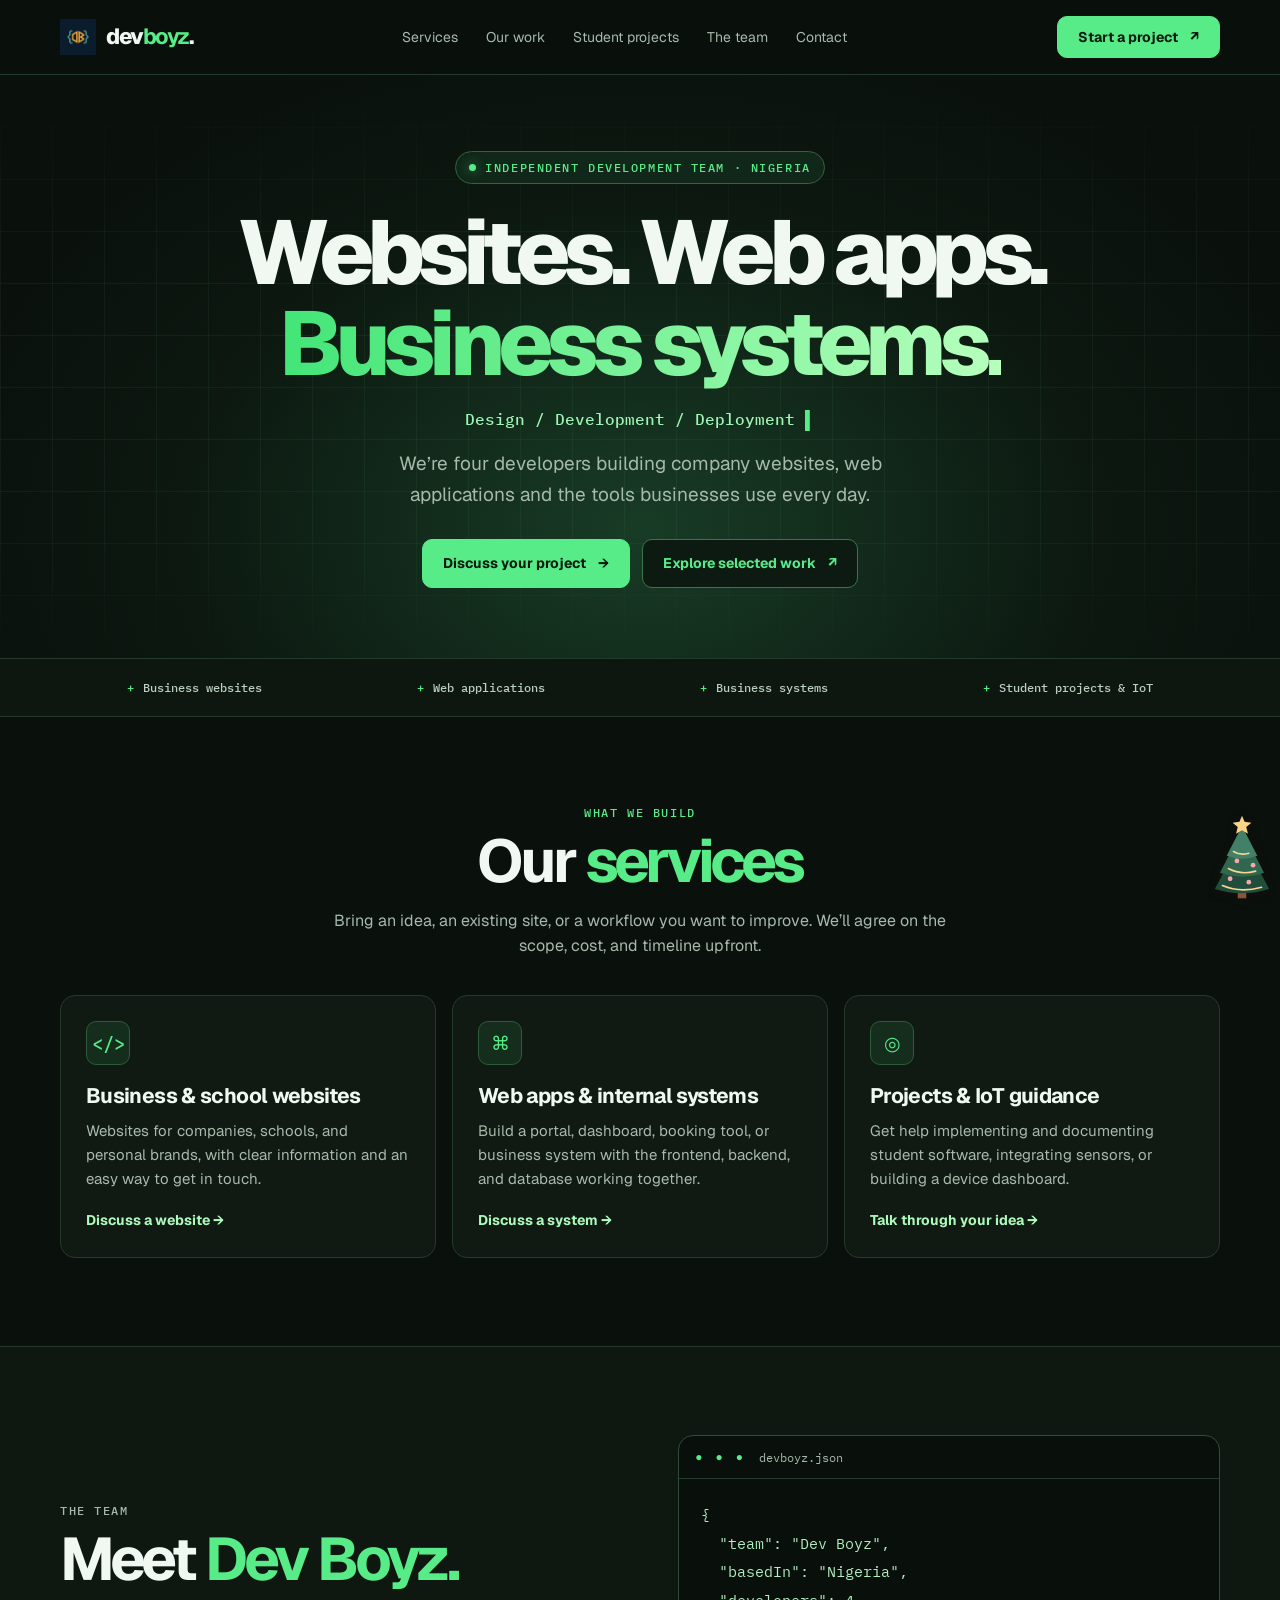
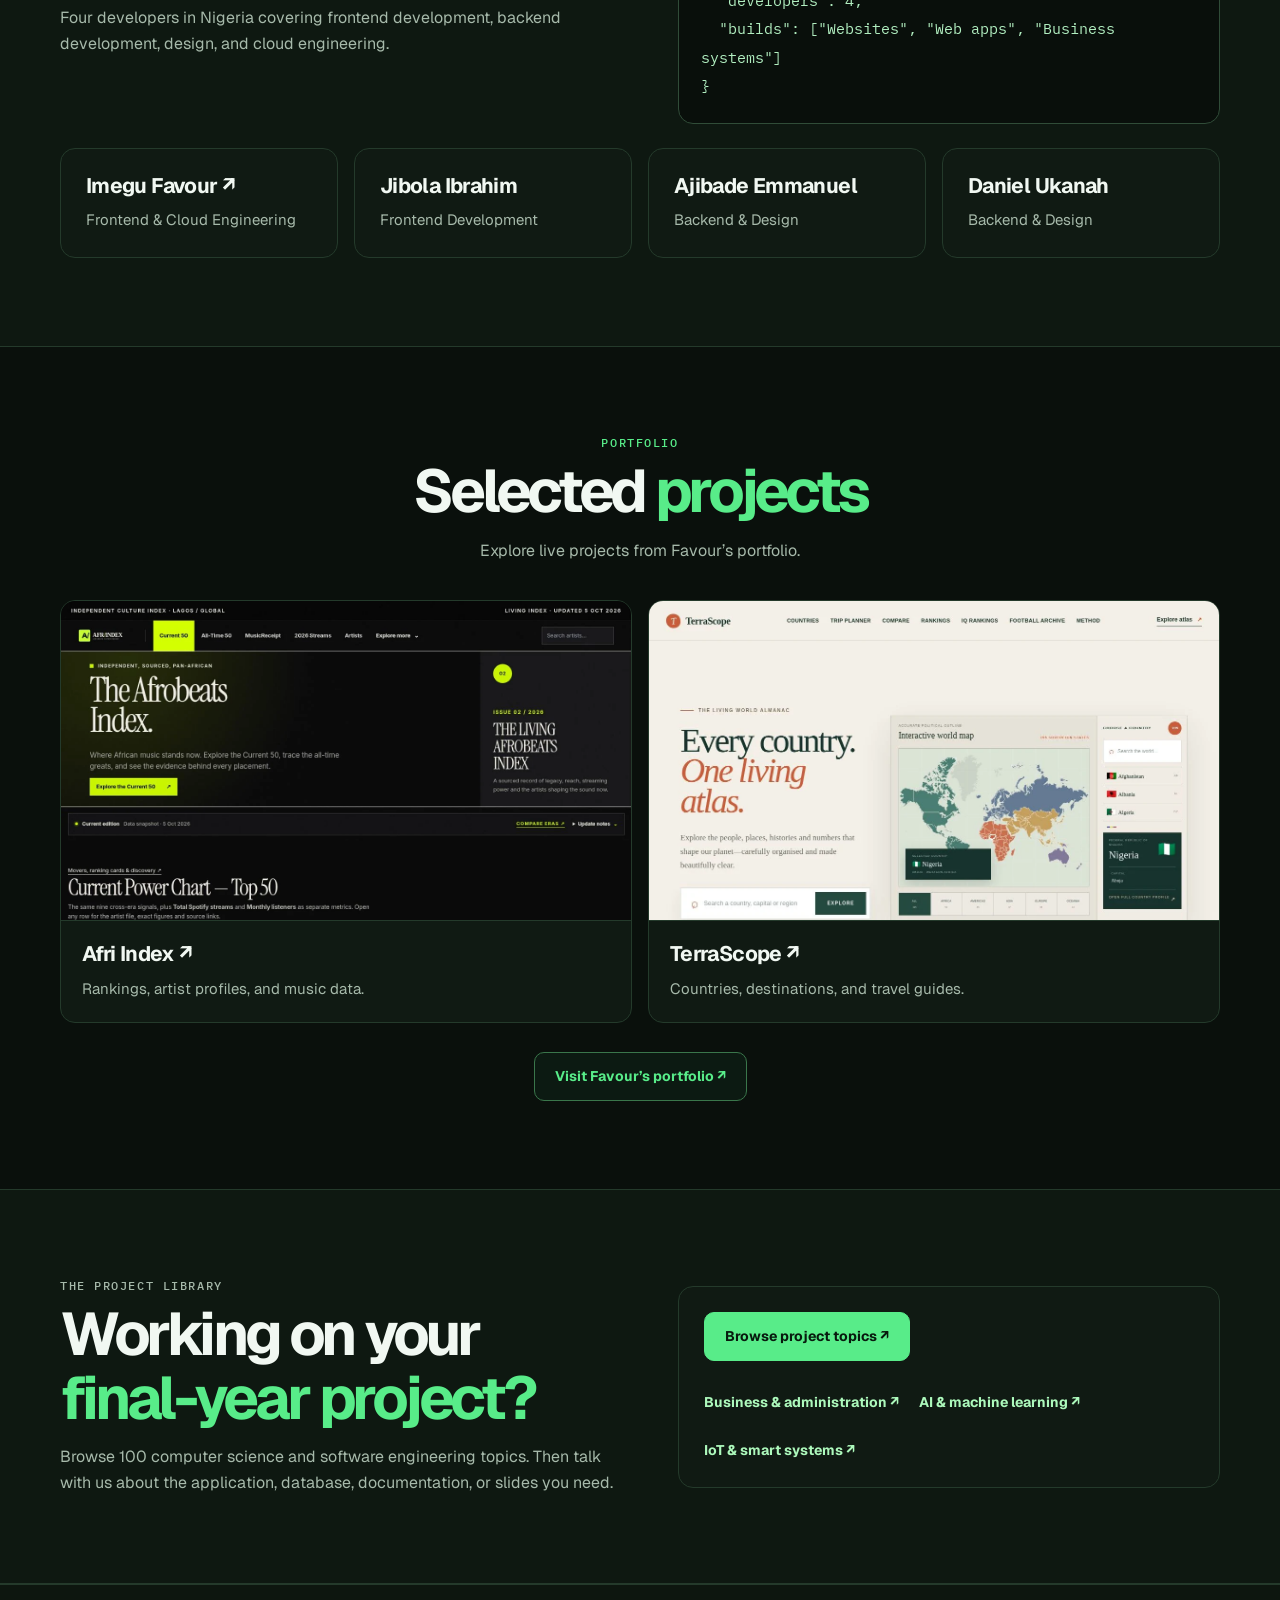
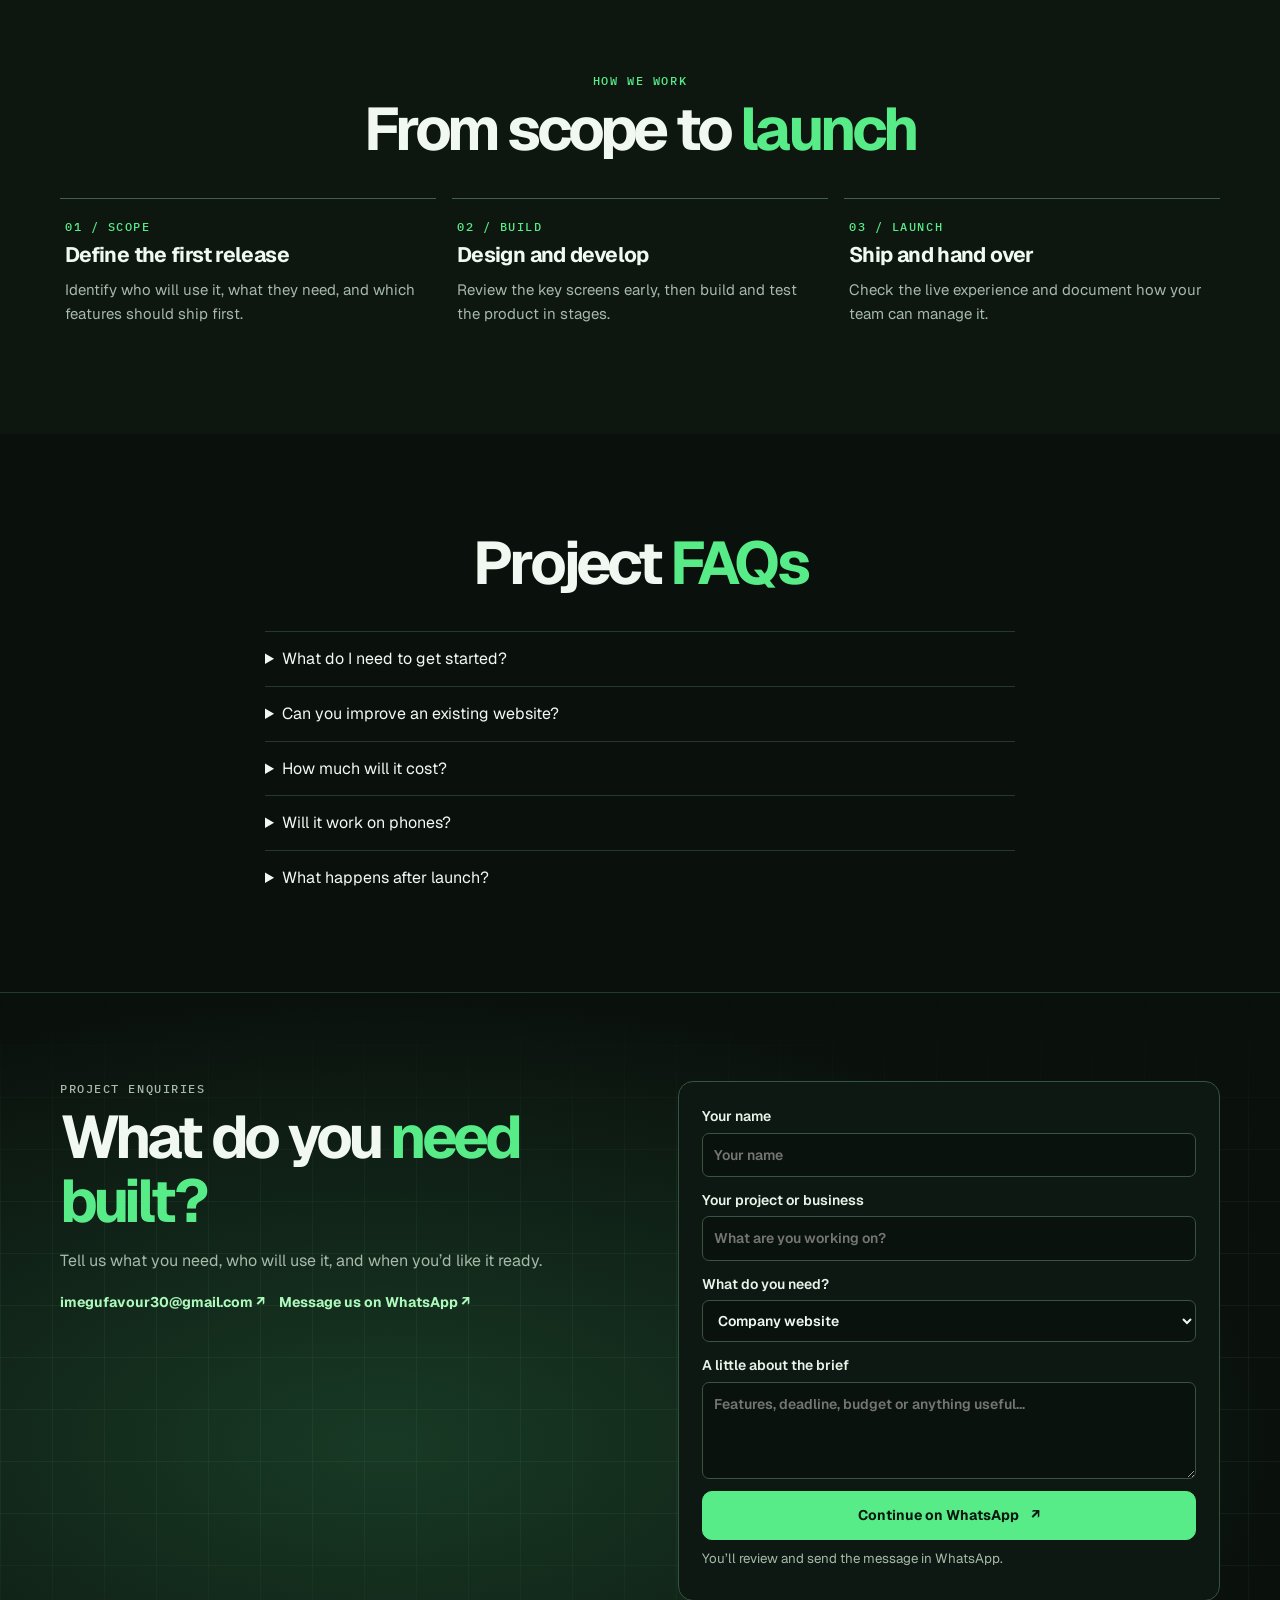
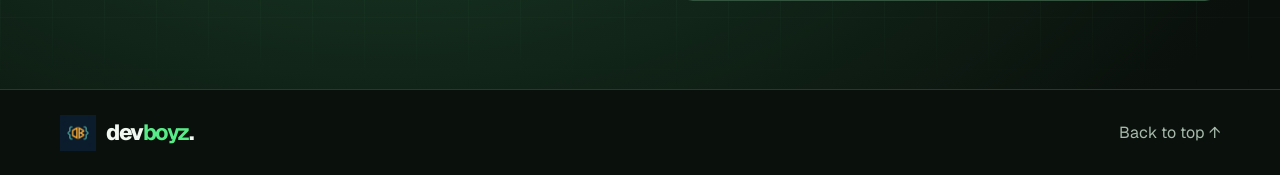
==== commit 29db6f8c: "Add Christmas tree at the bottom edge" ====
--- a/index.html
+++ b/index.html
@@ -81,5 +81,23 @@
 <footer class="footer"><div class="wrap"><a class="brand" href="#home" aria-label="Dev Boyz home"><img src="logo.png" alt=""><span>dev<b>boyz</b>.</span></a><a href="#home">Back to top ↑</a></div></footer>
 <script src="navigation.js" defer></script>
 <script src="company.js" defer></script>
+
+      <svg
+        aria-hidden="true"
+        focusable="false"
+        viewBox="0 0 80 100"
+        style="position:fixed;right:max(4px, env(safe-area-inset-right));bottom:var(--christmas-tree-bottom, env(safe-area-inset-bottom, 0px));width:clamp(42px, 7vw, 68px);height:auto;z-index:2;pointer-events:none;stroke:none;filter:drop-shadow(0 2px 4px #210d1370)"
+      >
+        <path fill="#88543d" d="M35 81h10v17H35z" />
+        <path fill="#214d3b" d="M40 27 8 87q32 10 64 0L40 27Z" />
+        <path fill="#30674e" d="M40 18 14 68q26 9 52 0L40 18Z" />
+        <path fill="#428167" d="M40 13 22 48q18 7 36 0L40 13Z" />
+        <path fill="none" stroke="#f6d695" stroke-width="2" stroke-linecap="round" d="M30 43q8 5 18 2M24 63q15 8 32 3M17 83q21 9 46 2" />
+        <g fill="#f4a7ae">
+          <circle cx="34" cy="54" r="2.8" /><circle cx="53" cy="59" r="2.8" />
+          <circle cx="26" cy="75" r="2.8" /><circle cx="48" cy="79" r="2.8" />
+        </g>
+        <path fill="#f8d486" d="m40 1 3 7 8 1-6 5 2 8-7-4-7 4 2-8-6-5 8-1Z" />
+      </svg>
 </body>
 </html>
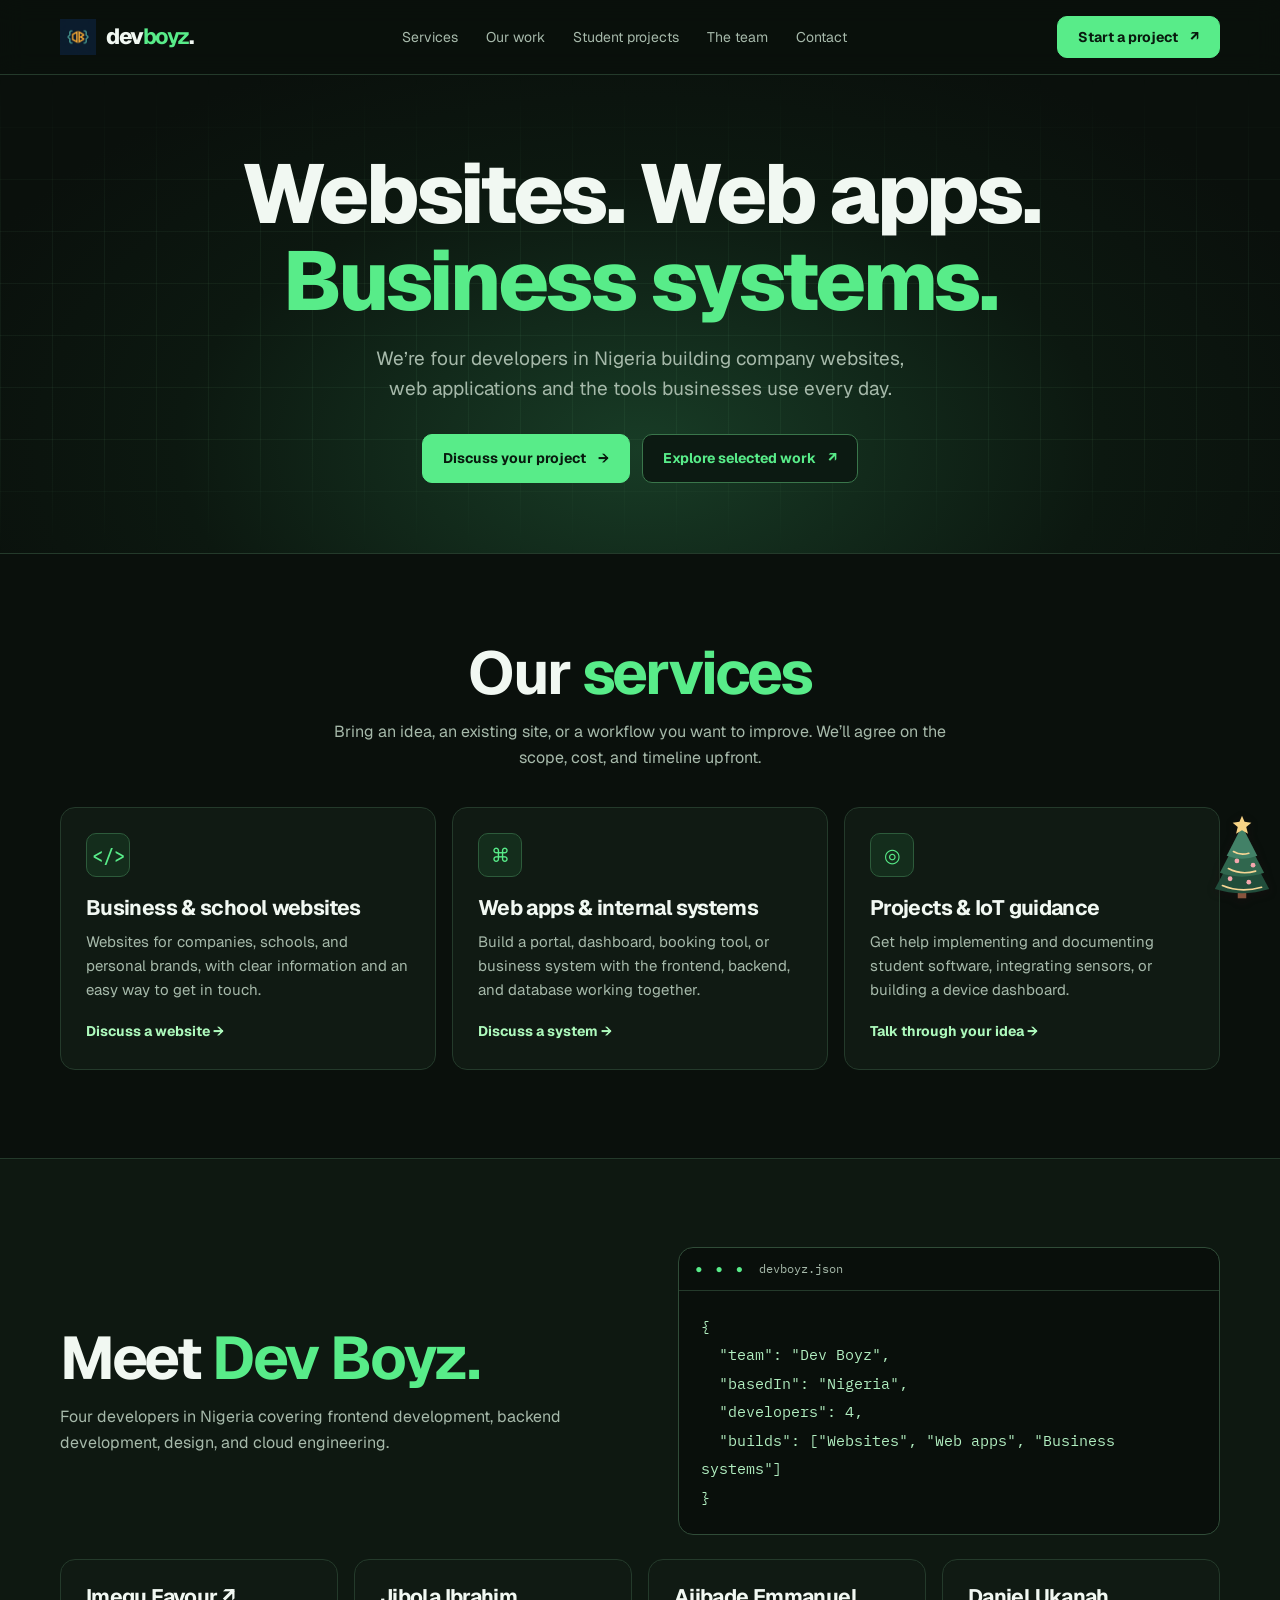
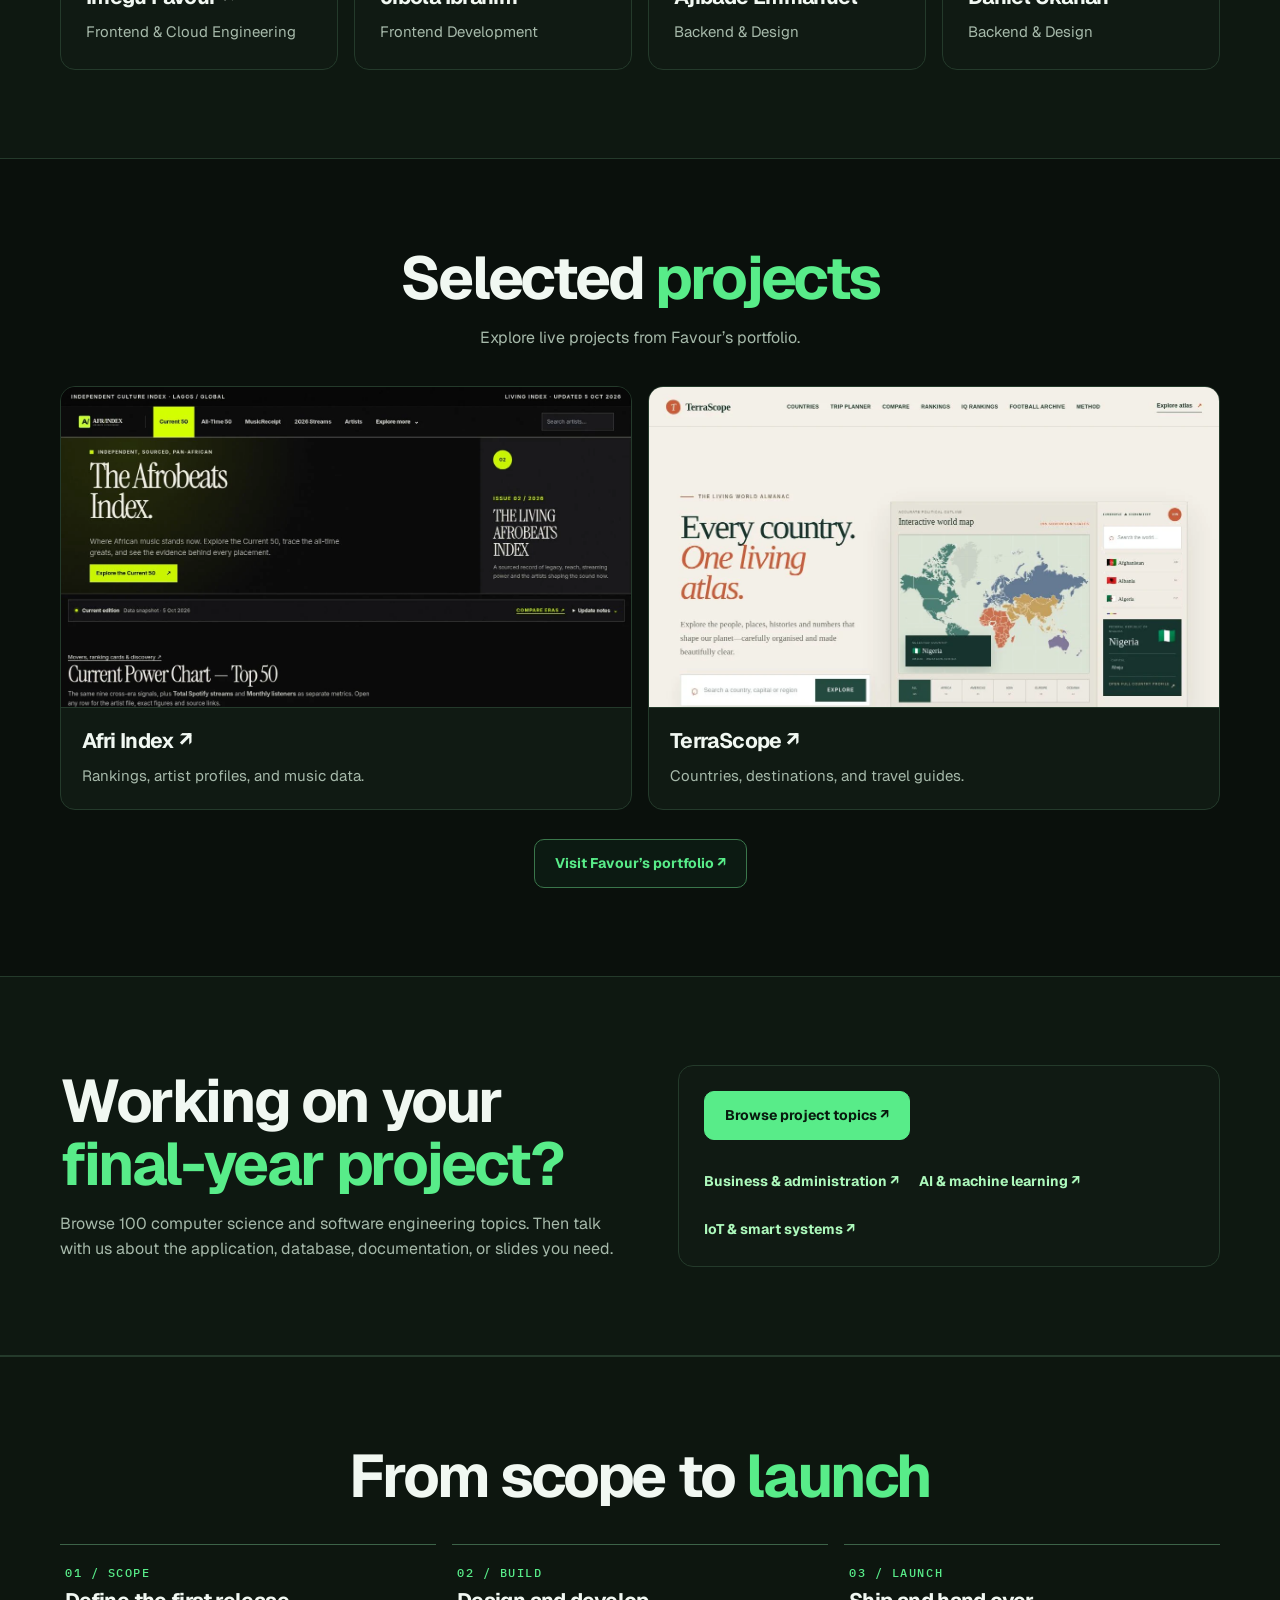
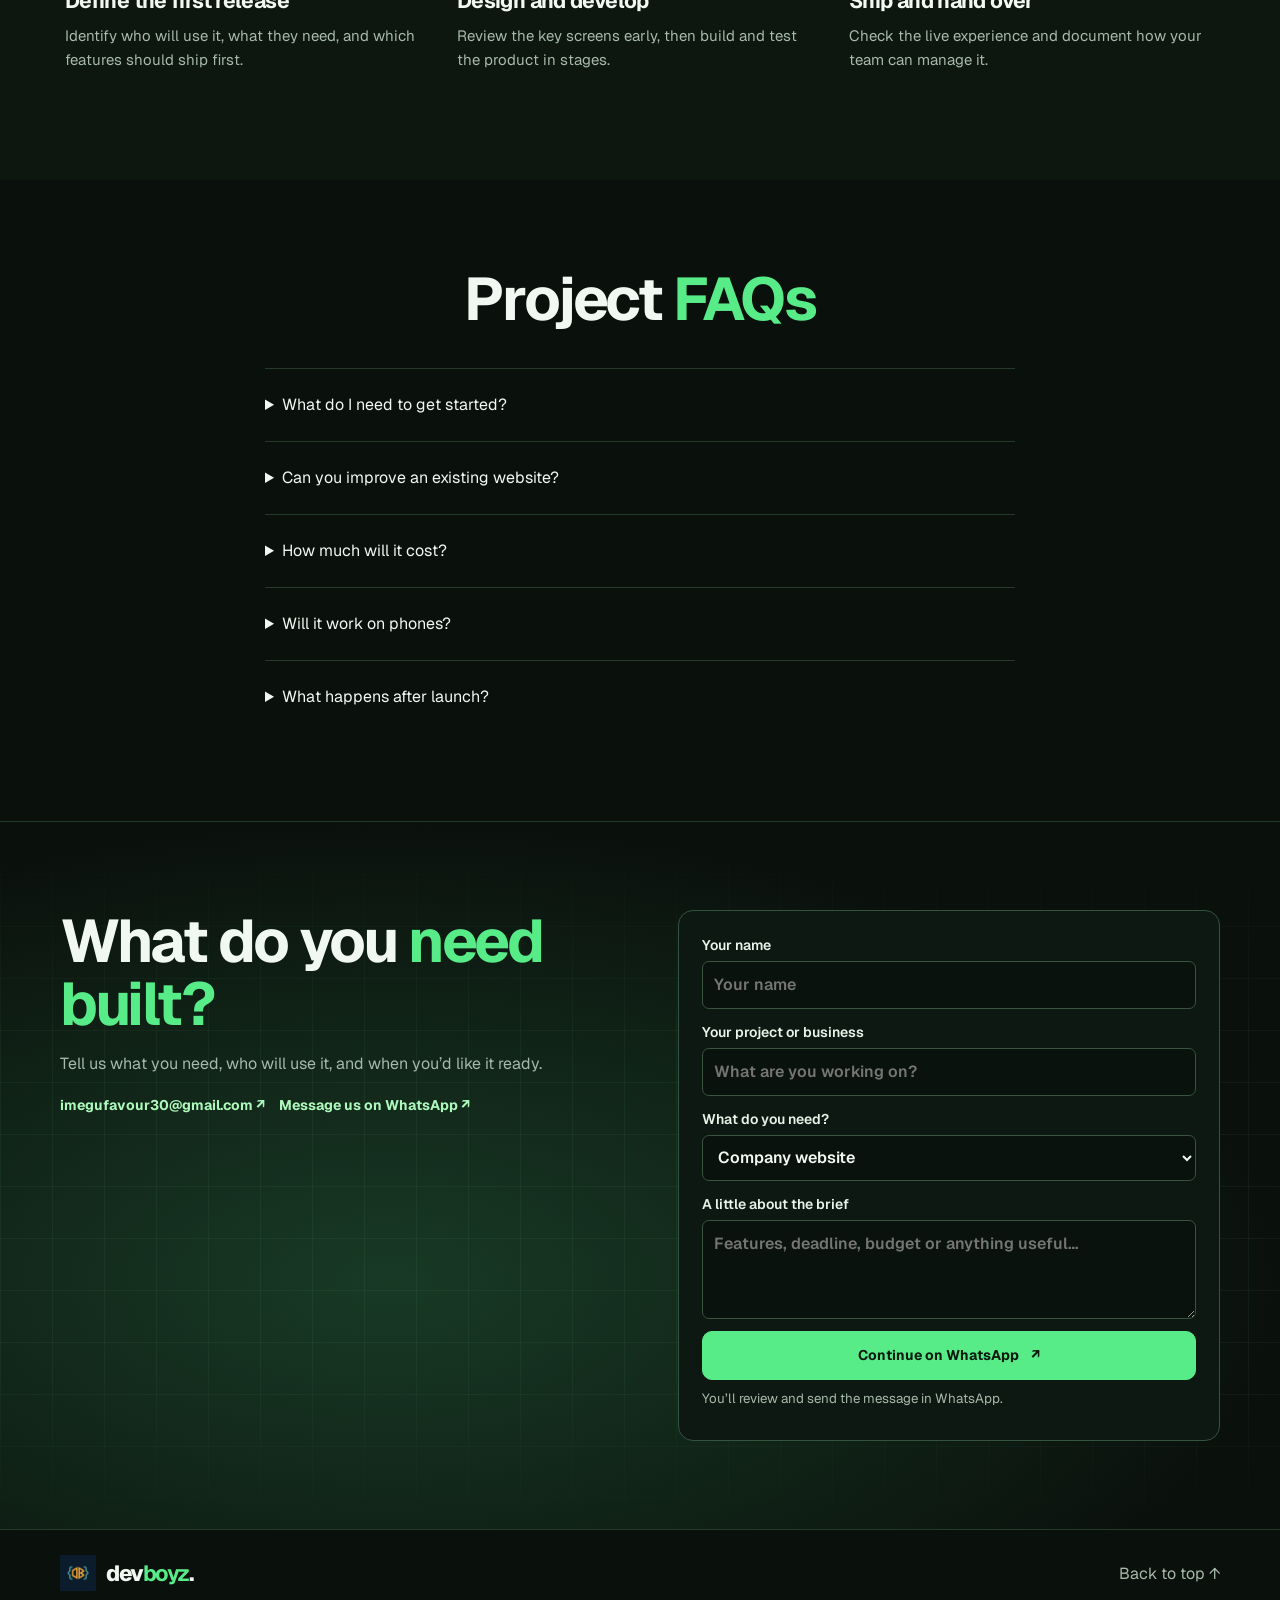
==== commit 5e687a79: "Polish Dev Boyz’s homepage and project library" ====
--- a/index.html
+++ b/index.html
@@ -22,22 +22,19 @@
 </div></header>
 <main id="main">
 <section class="hero" id="home"><div class="wrap hero-inner">
-<p class="eyebrow pill"><span class="dot" aria-hidden="true"></span> Independent development team · Nigeria</p>
 <h1>Websites. Web apps.<br> <span class="accent">Business systems.</span></h1>
-<p class="terminal-line">Design / Development / Deployment <span class="cursor" aria-hidden="true">▌</span></p>
-<p class="lede">We’re four developers building company websites, web applications and the tools businesses use every day.</p>
+<p class="lede">We’re four developers in Nigeria building company websites, web applications and the tools businesses use every day.</p>
 <div class="actions"><a class="btn" href="#contact">Discuss your project <span aria-hidden="true">→</span></a><a class="btn secondary" href="#work">Explore selected work <span aria-hidden="true">↗</span></a></div>
 </div></section>
-<div class="strip"><div class="wrap"><span>Business websites</span><span>Web applications</span><span>Business systems</span><span>Student projects &amp; IoT</span></div></div>
 <section class="section" id="services"><div class="wrap">
-<div class="section-head"><p class="eyebrow">What we build</p><h2>Our <span class="accent">services</span></h2><p>Bring an idea, an existing site, or a workflow you want to improve. We’ll agree on the scope, cost, and timeline upfront.</p></div>
+<div class="section-head"><h2>Our <span class="accent">services</span></h2><p>Bring an idea, an existing site, or a workflow you want to improve. We’ll agree on the scope, cost, and timeline upfront.</p></div>
 <div class="cards">
 <article class="card"><div class="icon" aria-hidden="true">&lt;/&gt;</div><h3>Business &amp; school websites</h3><p>Websites for companies, schools, and personal brands, with clear information and an easy way to get in touch.</p><a class="text-link" href="#contact" data-service="Company website">Discuss a website →</a></article>
 <article class="card"><div class="icon" aria-hidden="true">⌘</div><h3>Web apps &amp; internal systems</h3><p>Build a portal, dashboard, booking tool, or business system with the frontend, backend, and database working together.</p><a class="text-link" href="#contact" data-service="Web application or business system">Discuss a system →</a></article>
 <article class="card"><div class="icon" aria-hidden="true">◎</div><h3>Projects &amp; IoT guidance</h3><p>Get help implementing and documenting student software, integrating sensors, or building a device dashboard.</p><a class="text-link" href="#contact" data-service="IoT consultation">Talk through your idea →</a></article>
 </div></div></section>
 <section class="section about" id="studio"><div class="wrap">
-<div class="split"><div><p class="eyebrow">The team</p><h2>Meet <span class="accent">Dev Boyz.</span></h2><p>Four developers in Nigeria covering frontend development, backend development, design, and cloud engineering.</p></div>
+<div class="split"><div><h2>Meet <span class="accent">Dev Boyz.</span></h2><p>Four developers in Nigeria covering frontend development, backend development, design, and cloud engineering.</p></div>
 <div class="code"><header><span class="lights" aria-hidden="true">● ● ●</span> devboyz.json</header><pre>{
   "team": "Dev Boyz",
   "basedIn": "Nigeria",
@@ -51,19 +48,19 @@
 <article class="card"><h3>Daniel Ukanah</h3><p>Backend &amp; Design</p></article>
 </div></div></section>
 <section class="section" id="work"><div class="wrap">
-<div class="section-head"><p class="eyebrow">Portfolio</p><h2>Selected <span class="accent">projects</span></h2><p>Explore live projects from Favour’s portfolio.</p></div>
+<div class="section-head"><h2>Selected <span class="accent">projects</span></h2><p>Explore live projects from Favour’s portfolio.</p></div>
 <div class="cards work-grid">
 <article class="project"><a href="https://afrobeats-index.vercel.app/"><img class="project-image" src="assets/afri-index.webp" alt="Afri Index homepage and music rankings" loading="lazy"><div class="project-body"><h3>Afri Index ↗</h3><p>Rankings, artist profiles, and music data.</p></div></a></article>
 <article class="project"><a href="https://terrascope-world-encyclopedia.imegufavour30.chatgpt.site/"><img class="project-image" src="assets/terrascope.webp" alt="TerraScope destination discovery website" loading="lazy"><div class="project-body"><h3>TerraScope ↗</h3><p>Countries, destinations, and travel guides.</p></div></a></article>
 </div><div class="actions"><a class="btn secondary" href="https://portfolio-favour12.vercel.app/">Visit Favour’s portfolio ↗</a></div>
 </div></section>
 <section class="section about" id="students"><div class="wrap split">
-<div><p class="eyebrow">The project library</p><h2>Working on your <span class="accent">final-year project?</span></h2><p>Browse 100 computer science and software engineering topics. Then talk with us about the application, database, documentation, or slides you need.</p></div>
+<div><h2>Working on your <span class="accent">final-year project?</span></h2><p>Browse 100 computer science and software engineering topics. Then talk with us about the application, database, documentation, or slides you need.</p></div>
 <div class="card"><a class="btn" href="projects.html">Browse project topics ↗</a>
 <div class="library-links"><a class="text-link" href="projects.html?field=Business%20and%20administration#catalogue">Business &amp; administration ↗</a><a class="text-link" href="projects.html?field=AI%20and%20machine%20learning#catalogue">AI &amp; machine learning ↗</a><a class="text-link" href="projects.html?field=IoT%20and%20smart%20systems#catalogue">IoT &amp; smart systems ↗</a></div></div>
 </div></section>
 <section class="section process" id="process"><div class="wrap">
-<div class="section-head"><p class="eyebrow">How we work</p><h2>From scope to <span class="accent">launch</span></h2></div>
+<div class="section-head"><h2>From scope to <span class="accent">launch</span></h2></div>
 <div class="cards"><article class="step"><span class="eyebrow">01 / Scope</span><h3>Define the first release</h3><p>Identify who will use it, what they need, and which features should ship first.</p></article><article class="step"><span class="eyebrow">02 / Build</span><h3>Design and develop</h3><p>Review the key screens early, then build and test the product in stages.</p></article><article class="step"><span class="eyebrow">03 / Launch</span><h3>Ship and hand over</h3><p>Check the live experience and document how your team can manage it.</p></article></div>
 </div></section>
 <section class="section"><div class="wrap"><div class="section-head"><h2>Project <span class="accent">FAQs</span></h2></div><div class="faq">
@@ -74,7 +71,7 @@
 <details><summary>What happens after launch?</summary><p>We can agree on maintenance, updates, and ongoing support as part of the project or separately.</p></details>
 </div></div></section>
 <section class="section contact" id="contact"><div class="wrap split">
-<div><p class="eyebrow">Project enquiries</p><h2>What do you <span class="accent">need built?</span></h2><p>Tell us what you need, who will use it, and when you’d like it ready.</p><a class="text-link" href="mailto:imegufavour30@gmail.com">imegufavour30@gmail.com ↗</a><a class="text-link" href="https://wa.me/2347062723107">Message us on WhatsApp ↗</a></div>
+<div><h2>What do you <span class="accent">need built?</span></h2><p>Tell us what you need, who will use it, and when you’d like it ready.</p><a class="text-link" href="mailto:imegufavour30@gmail.com">imegufavour30@gmail.com ↗</a><a class="text-link" href="https://wa.me/2347062723107">Message us on WhatsApp ↗</a></div>
 <form id="enquiry" class="form"><label>Your name<input name="name" autocomplete="name" required maxlength="100" placeholder="Your name"></label><label>Your project or business<input name="topic" required maxlength="180" placeholder="What are you working on?"></label><label>What do you need?<select name="service"><option>Company website</option><option>Web application or business system</option><option>Complete student project package</option><option>Custom project development</option><option>IoT consultation</option></select></label><label>A little about the brief<textarea name="requirements" rows="3" maxlength="1500" placeholder="Features, deadline, budget or anything useful…"></textarea></label><button class="btn" type="submit">Continue on WhatsApp <span aria-hidden="true">↗</span></button><small>You’ll review and send the message in WhatsApp.</small><p id="form-status" role="status"></p></form>
 </div></section>
 </main>
--- a/home.css
+++ b/home.css
@@ -15,7 +15,7 @@
 .mark{display:grid;place-items:center;width:36px;height:36px;background:var(--green);border-radius:9px;color:#092312;font:600 16px var(--mono);letter-spacing:-.14em;padding-right:3px}
 .brand b{color:var(--green)}
 .nav-links{display:flex;gap:28px;align-items:center;color:var(--muted);font-size:14px}
-.nav-links a:hover,.text-link:hover{color:var(--green)}
+.nav-links a:hover,.text-link:hover,.nav-links a:focus-visible{color:var(--green)}
 .btn{display:inline-flex;align-items:center;justify-content:center;gap:12px;min-height:49px;padding:0 20px;border:1px solid var(--green);border-radius:10px;background:var(--green);color:#081a0e;font-size:14px;font-weight:700}
 .btn:hover{background:#92ffa9}
 .secondary{background:#0c1a12;color:var(--green);border-color:#3a764b}
@@ -26,23 +26,15 @@
 .hero:before,.contact:before{content:"";position:absolute;inset:0;z-index:-1;background-image:linear-gradient(#75c28a12 1px,transparent 1px),linear-gradient(90deg,#75c28a12 1px,transparent 1px);background-size:52px 52px;mask-image:linear-gradient(transparent,#000 35%,#000 77%,transparent)}
 .hero-inner{padding:76px 0 70px}
 .eyebrow{font:500 12px var(--mono);letter-spacing:.13em;text-transform:uppercase;color:var(--green)}
-.pill{display:inline-flex;gap:9px;align-items:center;border:1px solid #316340;border-radius:99px;padding:8px 13px;background:#112719}
-.dot{width:7px;height:7px;border-radius:50%;background:var(--green);box-shadow:0 0 12px #59ff9c88}
 h1,h2,h3,p{margin:0}
-h1{font-size:clamp(49px,7.05vw,100px);letter-spacing:-.075em;line-height:1.01;margin:23px 0 20px;font-weight:800}
+h1{font-size:clamp(2.5rem,6.5vw,6rem);letter-spacing:-.04em;line-height:1.04;margin:0 0 20px;font-weight:800;text-wrap:balance}
 .accent{color:var(--green)}
-.hero h1 .accent{background:linear-gradient(90deg,#42e577,#b6ffbd);background-clip:text;color:transparent}
-.terminal-line{color:#9ff5b5;font:500 clamp(12px,1.8vw,16px) var(--mono);margin-bottom:20px}
-.cursor{color:var(--green)}
 .lede{color:var(--muted);font-size:clamp(16px,2vw,19px);max-width:565px;margin:0 auto}
 .actions{display:flex;gap:12px;flex-wrap:wrap;justify-content:center;margin-top:29px}
-.strip{border-bottom:1px solid var(--line);background:#0d160f}
-.strip .wrap{display:flex;justify-content:space-around;flex-wrap:wrap;gap:12px 22px;padding:21px 0;color:#bbd0bf;font:500 12px var(--mono)}
-.strip span:before{content:"+";color:var(--green);margin-right:9px}
 .section{padding:88px 0}
 .section-head{text-align:center;margin:0 auto 36px;max-width:660px}
 .section-head p:last-child,.about p,.contact p{color:var(--muted)}
-h2{font-size:clamp(36px,5vw,60px);line-height:1.06;letter-spacing:-.065em;margin:10px 0 14px}
+h2{font-size:clamp(36px,5vw,60px);line-height:1.06;letter-spacing:-.04em;margin:0 0 14px}
 .cards{display:grid;grid-template-columns:repeat(3,minmax(0,1fr));gap:16px}
 .card{padding:25px;border:1px solid var(--line);border-radius:15px;background:var(--panel)}
 .card:hover{border-color:#4c825a}
@@ -73,26 +65,26 @@
 .contact .split{align-items:start}
 .form{padding:23px;border:1px solid #345440;border-radius:15px;background:#0e1812}
 .form label{display:block;margin:0 0 12px;color:#e8f4ea;font-size:14px;font-weight:600}
-.form :is(input,select,textarea){display:block;width:100%;margin-top:5px;padding:10px 11px;background:#09120c;border:1px solid #3a5240;border-radius:7px;color:var(--text)}
+.form :is(input,select,textarea){display:block;width:100%;min-height:46px;font-size:16px;margin-top:5px;padding:10px 11px;background:#09120c;border:1px solid #3a5240;border-radius:7px;color:var(--text)}
 textarea{min-height:97px;resize:vertical}
 .form .btn{width:100%}
 .status{font-size:13px;margin-top:8px}
 .footer{border-top:1px solid var(--line);padding:25px 0;color:var(--muted)}
 .footer .wrap{display:flex;align-items:center;justify-content:space-between;gap:16px}
 .footer .brand{color:var(--text)}
-@media(max-width:760px){.wrap{width:calc(100% - 36px)}
+@media(max-width:860px){.wrap{width:calc(100% - 36px)}
 .nav{min-height:64px}
 .nav>.btn{display:none}
 .menu-toggle{display:block;background:transparent;color:var(--text);border:1px solid var(--line);border-radius:8px;min-height:42px;padding:0 12px}
 .nav-links{display:none;position:absolute;top:100%;left:0;right:0;background:#101a13;border-bottom:1px solid var(--line);padding:12px 18px;flex-direction:column;align-items:stretch;gap:0}
 .nav-links.open{display:flex}
-.nav-links a{padding:10px 4px}
-.hero-inner{padding:63px 0 56px}
+.nav-links a{display:flex;align-items:center;min-height:44px;padding:10px 4px}
+.hero-inner{padding:52px 0 46px}
+.hero .actions{display:grid;max-width:320px;margin:24px auto 0}
 .section{padding:58px 0}
 .cards{grid-template-columns:1fr}
 .split{grid-template-columns:1fr;gap:28px}
 .footer .wrap{flex-wrap:wrap}
-.strip .wrap{justify-content:center}
 .hero h1 br{display:none}
 }
 @media(prefers-reduced-motion:reduce){html{scroll-behavior:auto}
@@ -101,12 +93,14 @@
 .brand img{width:36px;height:36px;object-fit:contain}
 .project-image{display:block;width:100%;aspect-ratio:16/9;object-fit:cover;object-position:top;border-bottom:1px solid var(--line)}
 .project>a{display:block;height:100%}
+.project>a:focus-visible{outline-offset:-4px}
 .project>a:hover h3{color:var(--green)}
 .work-grid{grid-template-columns:repeat(2,minmax(0,1fr))}
 .team-grid{grid-template-columns:repeat(4,minmax(0,1fr));margin-top:24px}
 .library-links{display:flex;flex-wrap:wrap;gap:8px 20px;margin-top:12px}
 .faq{max-width:750px;margin:auto}
 .faq details{border-top:1px solid var(--line);padding:14px 0}
+.faq summary{min-height:44px;align-content:center}
 .faq p{color:var(--muted);margin-top:8px}
 .contact .text-link{margin-right:14px}
 .contact .text-link:hover{text-decoration:underline}
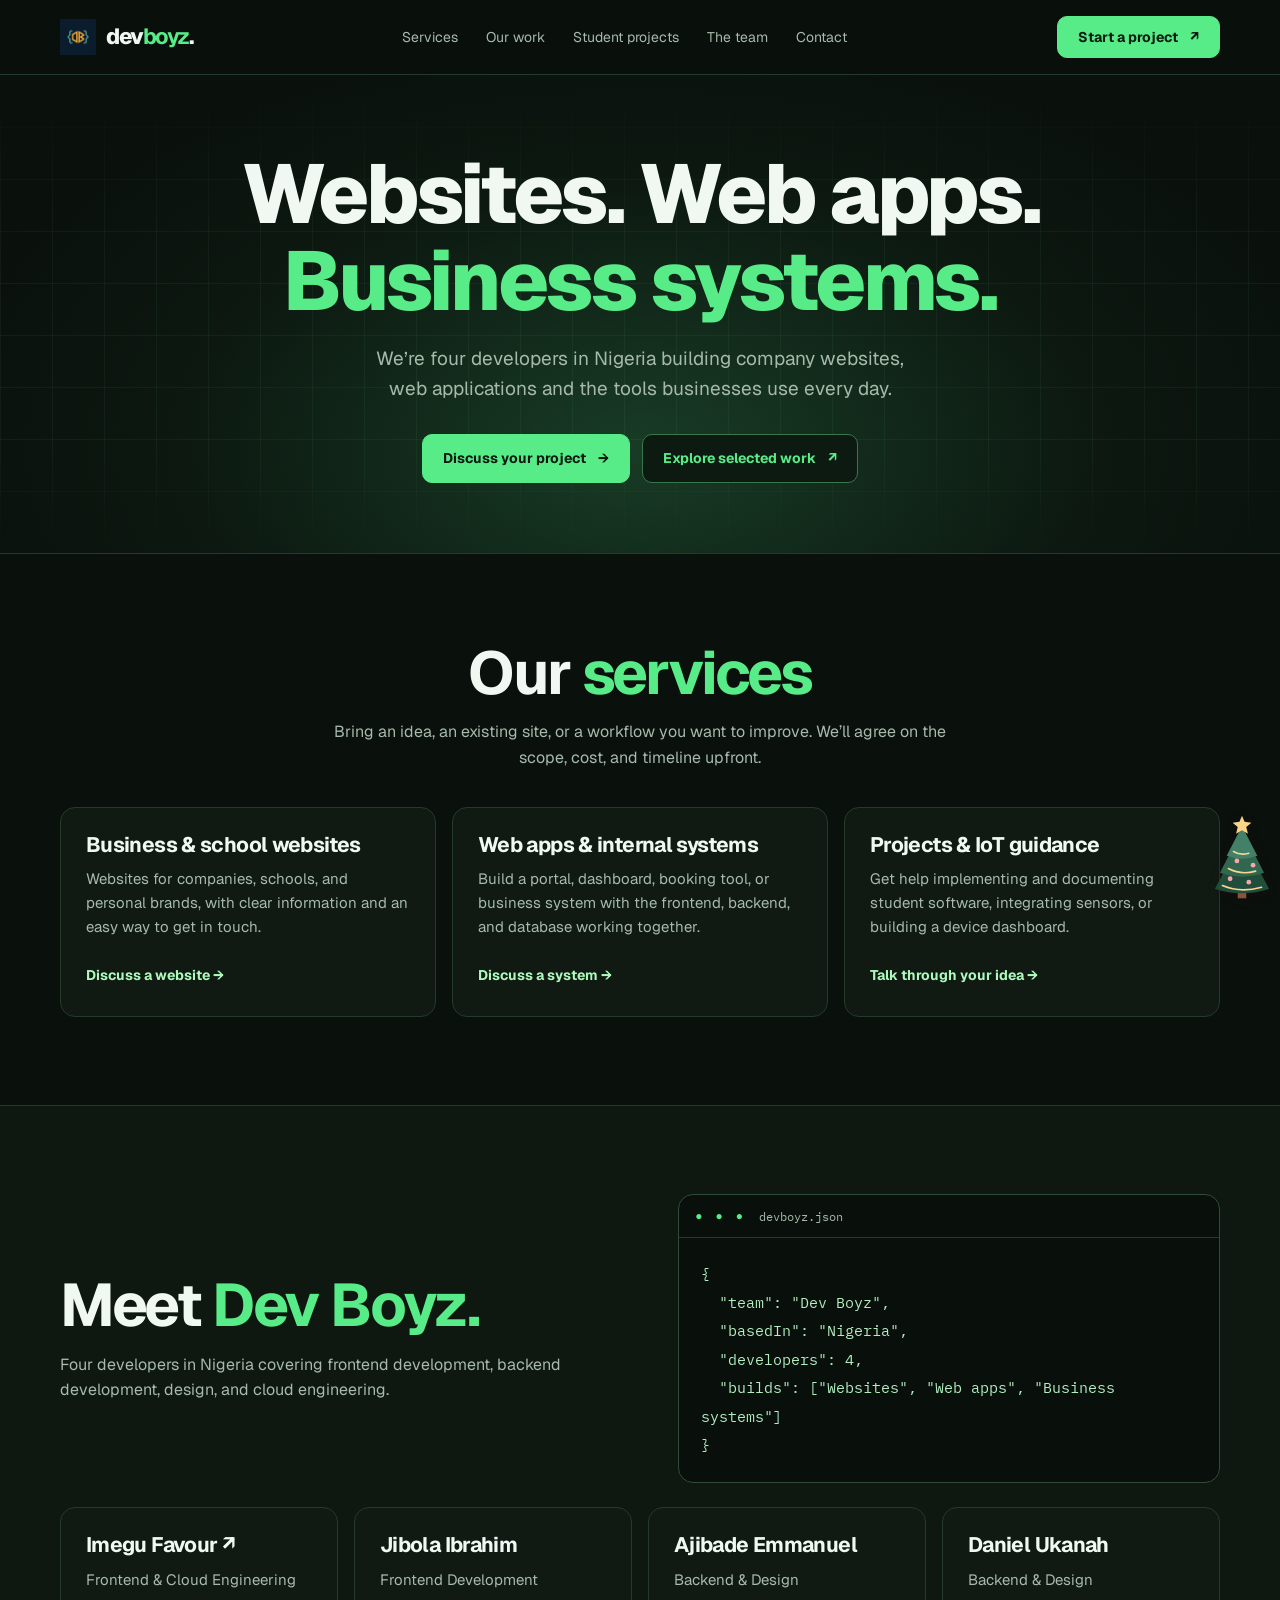
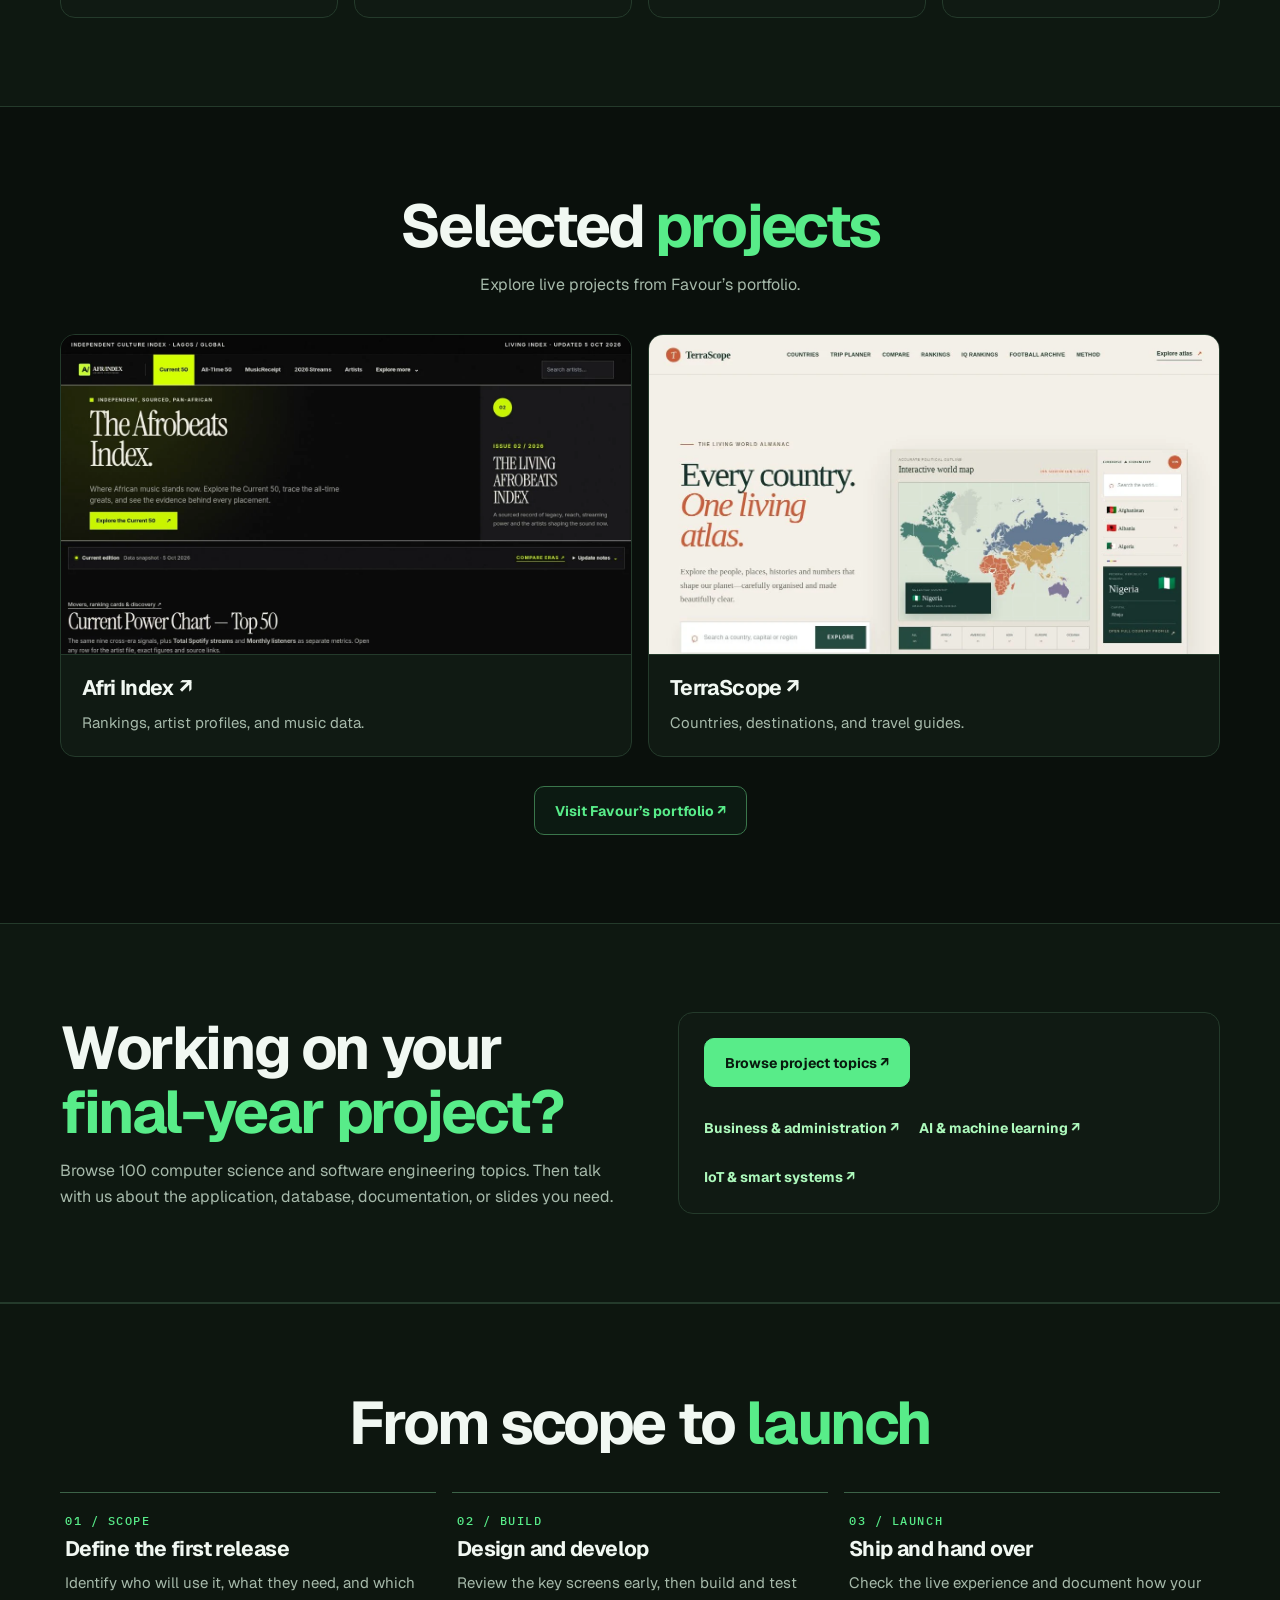
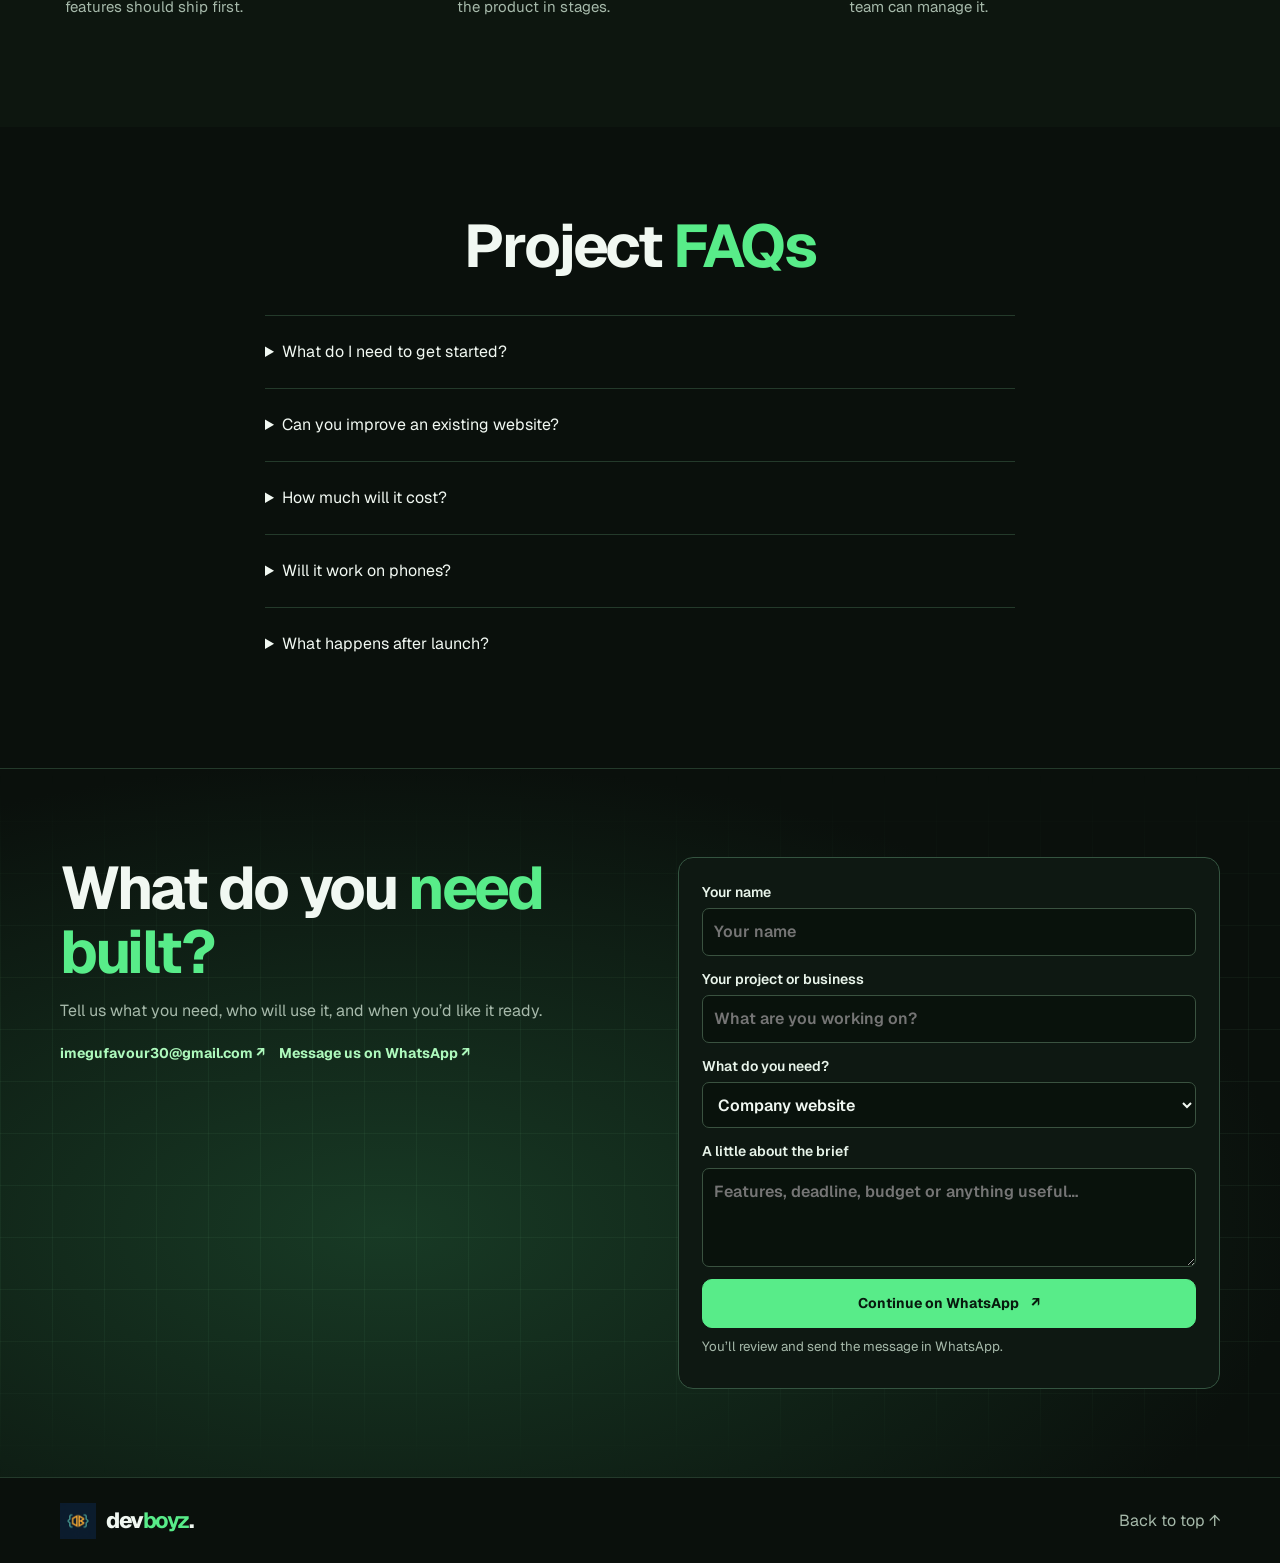
==== commit f7a098ff: "Simplify service cards and align enquiry links" ====
--- a/index.html
+++ b/index.html
@@ -29,9 +29,9 @@
 <section class="section" id="services"><div class="wrap">
 <div class="section-head"><h2>Our <span class="accent">services</span></h2><p>Bring an idea, an existing site, or a workflow you want to improve. We’ll agree on the scope, cost, and timeline upfront.</p></div>
 <div class="cards">
-<article class="card"><div class="icon" aria-hidden="true">&lt;/&gt;</div><h3>Business &amp; school websites</h3><p>Websites for companies, schools, and personal brands, with clear information and an easy way to get in touch.</p><a class="text-link" href="#contact" data-service="Company website">Discuss a website →</a></article>
-<article class="card"><div class="icon" aria-hidden="true">⌘</div><h3>Web apps &amp; internal systems</h3><p>Build a portal, dashboard, booking tool, or business system with the frontend, backend, and database working together.</p><a class="text-link" href="#contact" data-service="Web application or business system">Discuss a system →</a></article>
-<article class="card"><div class="icon" aria-hidden="true">◎</div><h3>Projects &amp; IoT guidance</h3><p>Get help implementing and documenting student software, integrating sensors, or building a device dashboard.</p><a class="text-link" href="#contact" data-service="IoT consultation">Talk through your idea →</a></article>
+<article class="card"><h3>Business &amp; school websites</h3><p>Websites for companies, schools, and personal brands, with clear information and an easy way to get in touch.</p><a class="text-link" href="#contact" data-service="Company website">Discuss a website →</a></article>
+<article class="card"><h3>Web apps &amp; internal systems</h3><p>Build a portal, dashboard, booking tool, or business system with the frontend, backend, and database working together.</p><a class="text-link" href="#contact" data-service="Web application or business system">Discuss a system →</a></article>
+<article class="card"><h3>Projects &amp; IoT guidance</h3><p>Get help implementing and documenting student software, integrating sensors, or building a device dashboard.</p><a class="text-link" href="#contact" data-service="IoT consultation">Talk through your idea →</a></article>
 </div></div></section>
 <section class="section about" id="studio"><div class="wrap">
 <div class="split"><div><h2>Meet <span class="accent">Dev Boyz.</span></h2><p>Four developers in Nigeria covering frontend development, backend development, design, and cloud engineering.</p></div>
--- a/home.css
+++ b/home.css
@@ -37,9 +37,11 @@
 h2{font-size:clamp(36px,5vw,60px);line-height:1.06;letter-spacing:-.04em;margin:0 0 14px}
 .cards{display:grid;grid-template-columns:repeat(3,minmax(0,1fr));gap:16px}
 .card{padding:25px;border:1px solid var(--line);border-radius:15px;background:var(--panel)}
-.card:hover{border-color:#4c825a}
-.icon{display:grid;place-items:center;width:44px;height:44px;border:1px solid #2d5b3b;border-radius:10px;background:#142d1c;color:var(--green);font:500 19px var(--mono);margin-bottom:19px}
+.card:focus-within{border-color:#4c825a}
 h3{font-size:21px;line-height:1.18;letter-spacing:-.03em}
+#services .card { display: flex; flex-direction: column; align-items: flex-start; }
+#services .card .text-link { margin-top: auto; padding-top: 12px; min-height: 44px; align-content: center; }
+#services .card p { margin-bottom: 8px; }
 .card p,.project p,.step p{color:var(--muted);margin-top:10px;font-size:15px}
 .text-link{color:#adf9bc;font-size:14px;font-weight:700;display:inline-block;margin-top:18px}
 .about{border-block:1px solid var(--line);background:#0e1811}
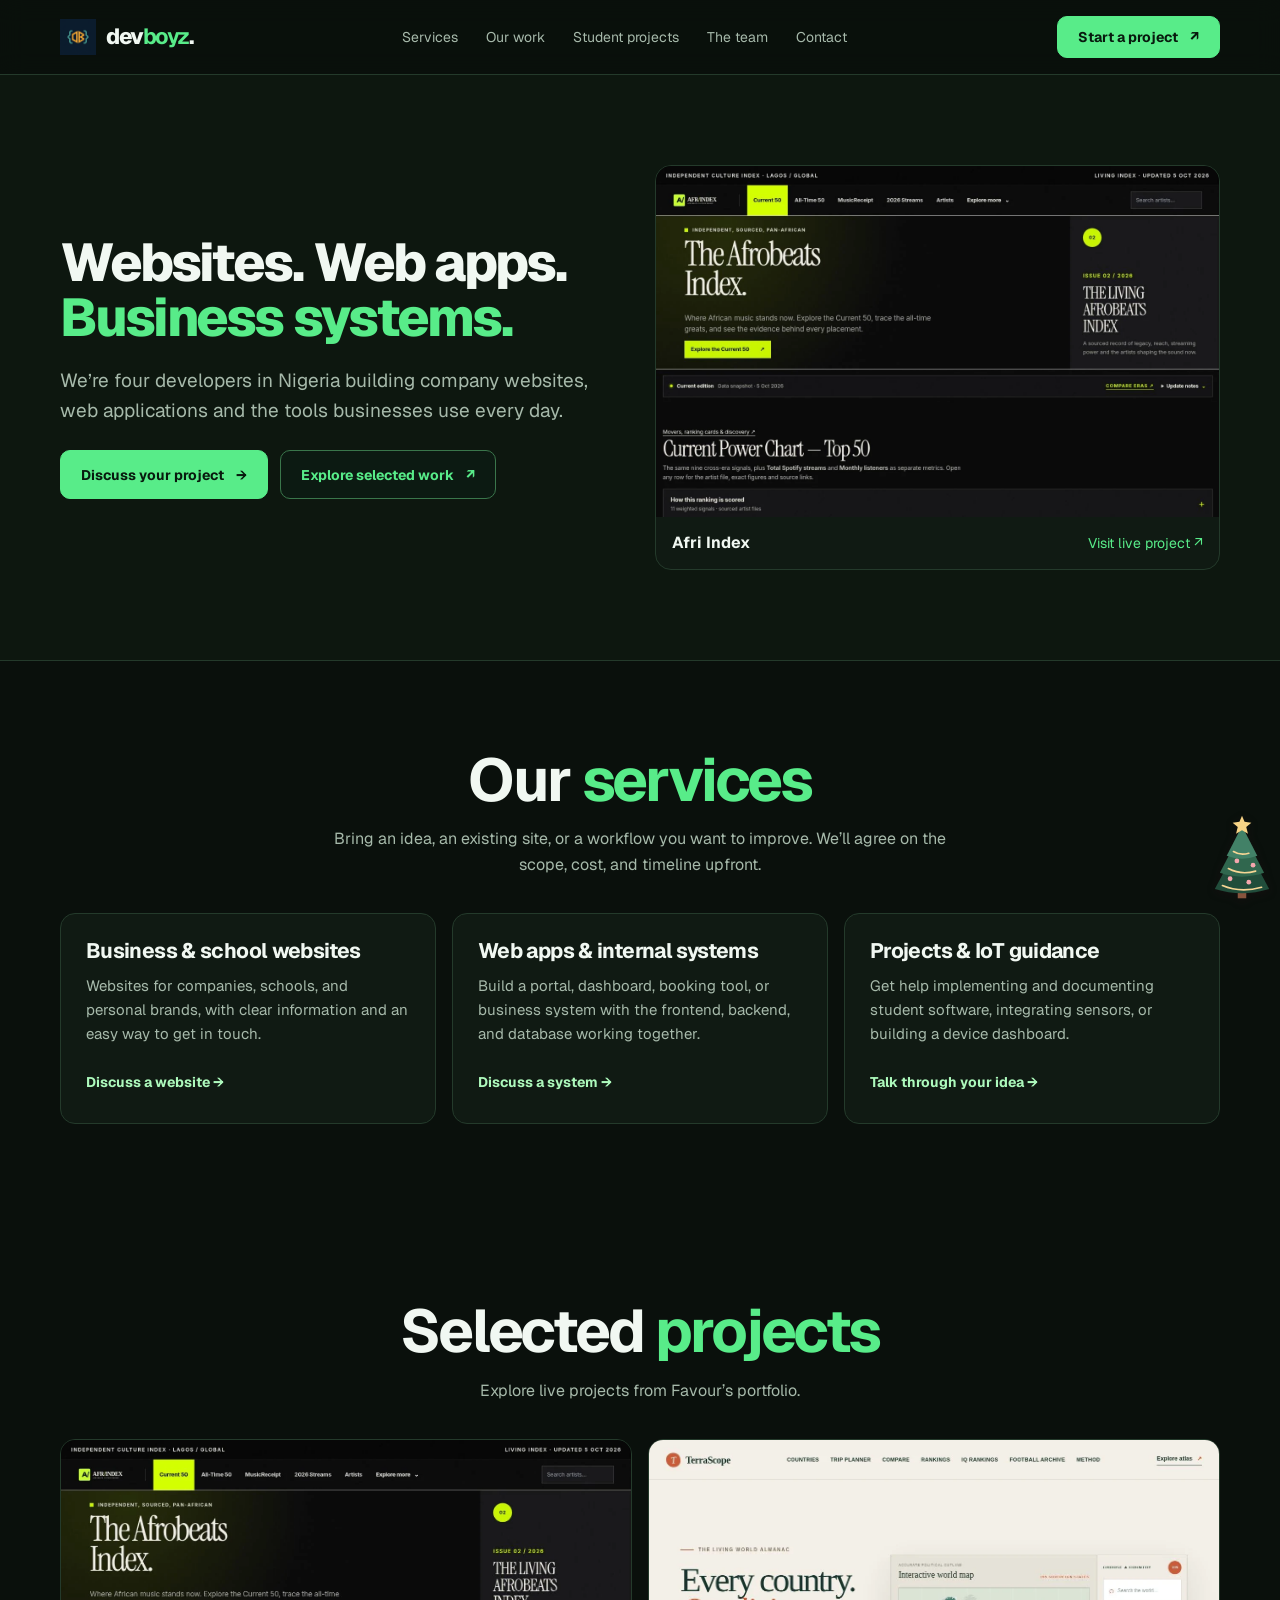
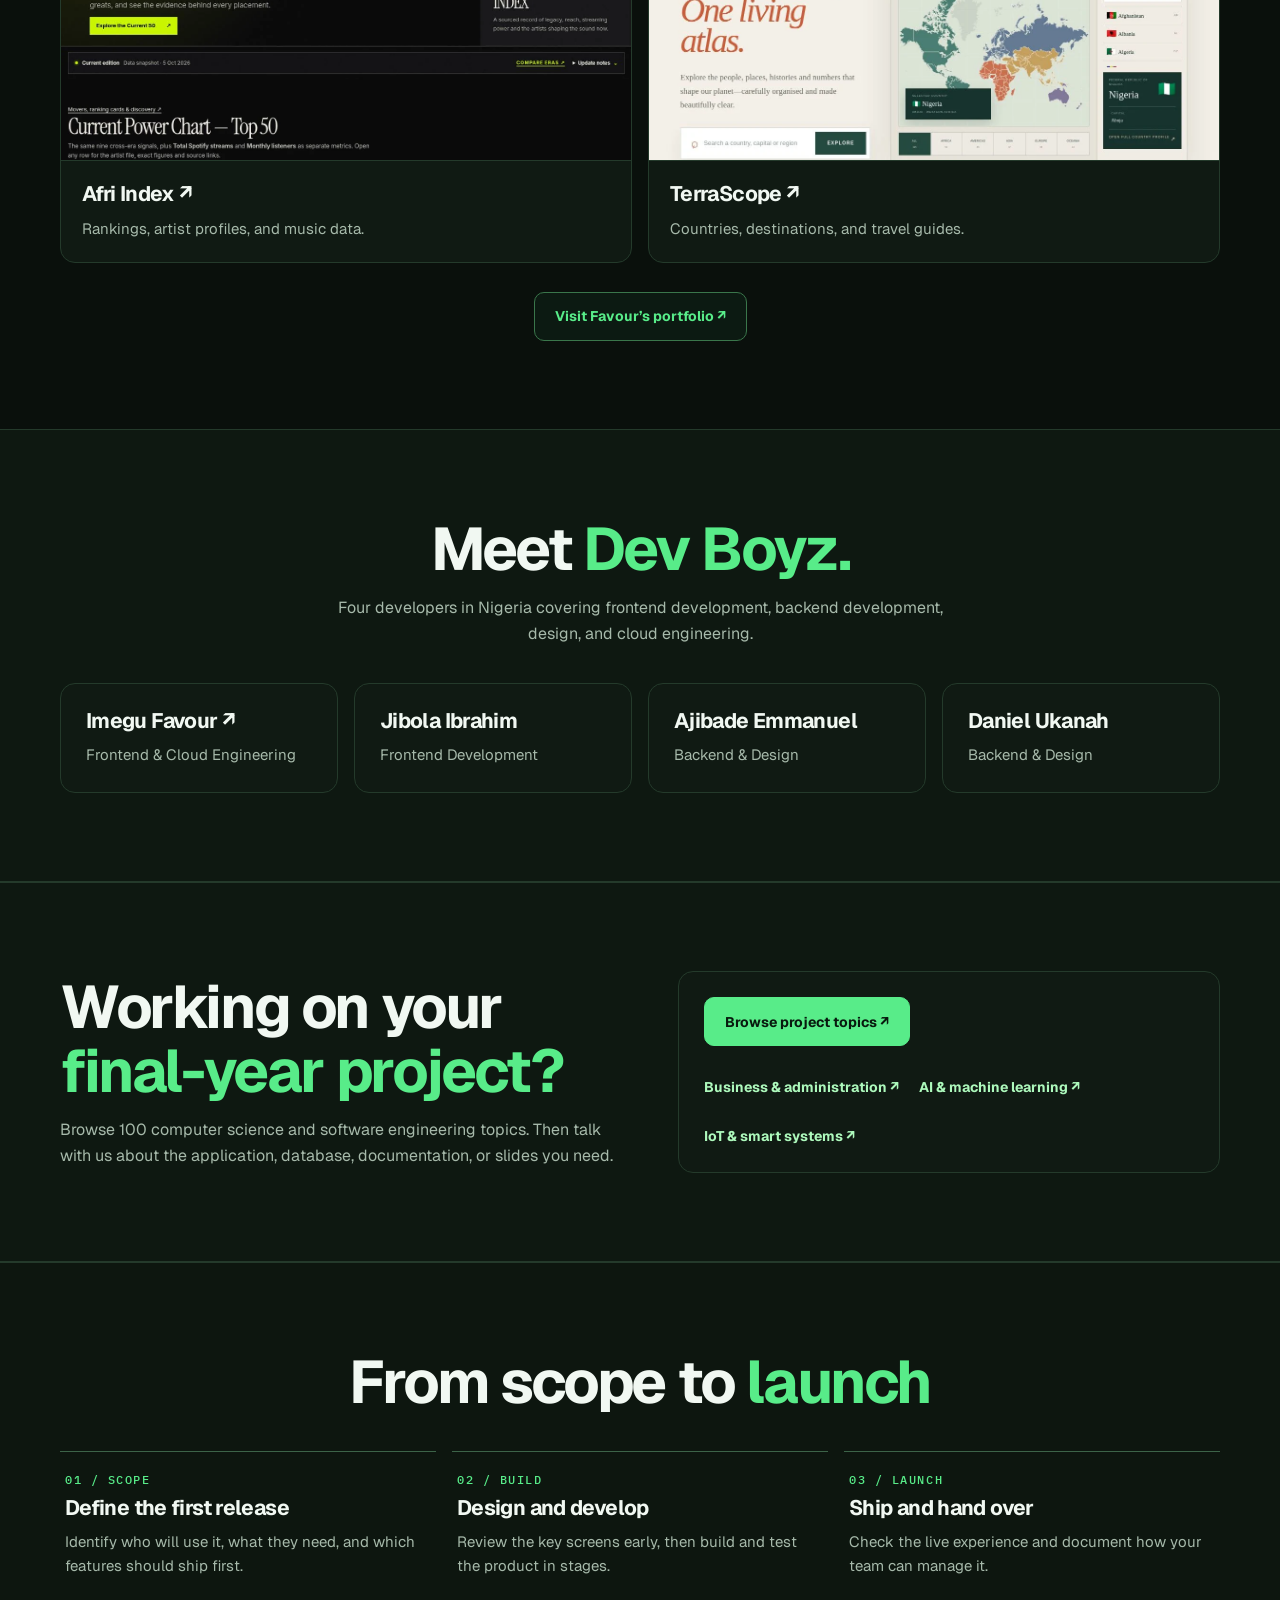
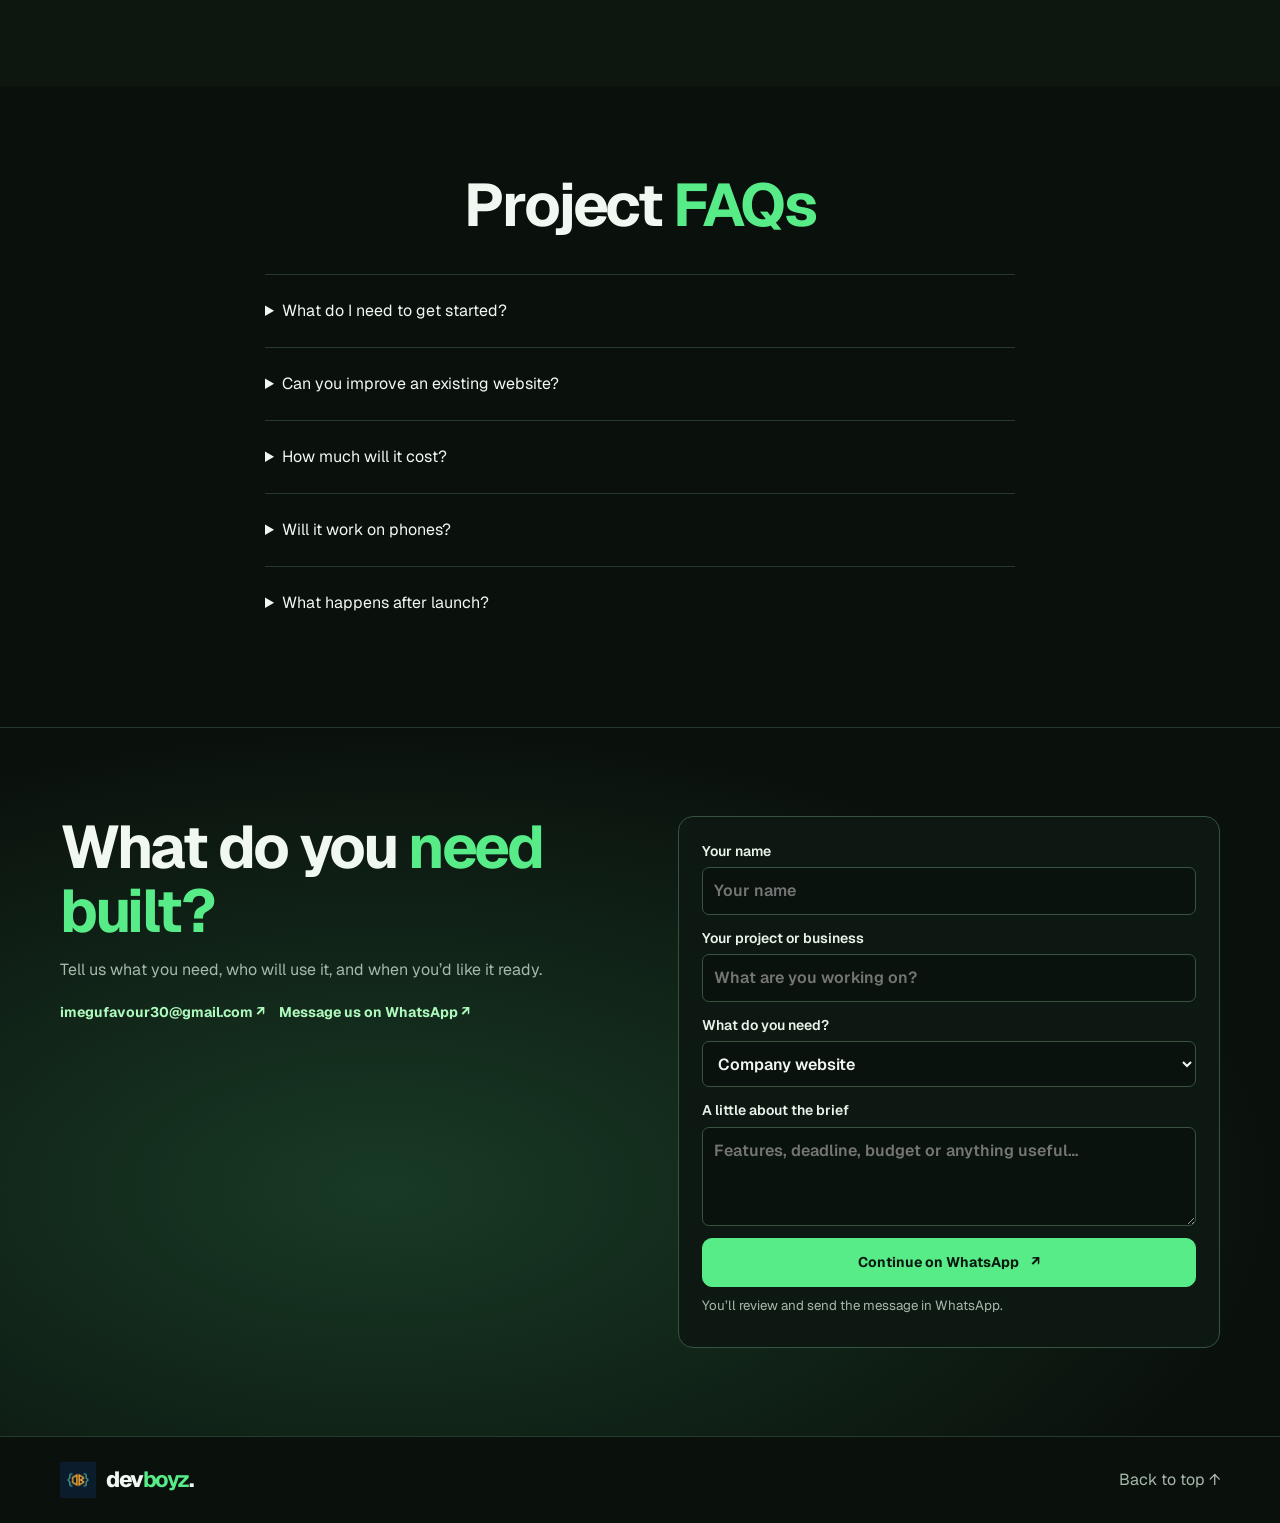
==== commit 2725115d: "Feature real portfolio work on the Dev Boyz homepage" ====
--- a/index.html
+++ b/index.html
@@ -22,9 +22,17 @@
 </div></header>
 <main id="main">
 <section class="hero" id="home"><div class="wrap hero-inner">
+<div class="hero-copy">
 <h1>Websites. Web apps.<br> <span class="accent">Business systems.</span></h1>
 <p class="lede">We’re four developers in Nigeria building company websites, web applications and the tools businesses use every day.</p>
 <div class="actions"><a class="btn" href="#contact">Discuss your project <span aria-hidden="true">→</span></a><a class="btn secondary" href="#work">Explore selected work <span aria-hidden="true">↗</span></a></div>
+</div>
+<div class="hero-project">
+  <a href="https://afrobeats-index.vercel.app/">
+    <img src="assets/afri-index.webp" alt="Afri Index music rankings and artist profiles" fetchpriority="high">
+    <div class="hero-project-caption"><strong>Afri Index</strong><span>Visit live project <span aria-hidden="true">↗</span></span></div>
+  </a>
+</div>
 </div></section>
 <section class="section" id="services"><div class="wrap">
 <div class="section-head"><h2>Our <span class="accent">services</span></h2><p>Bring an idea, an existing site, or a workflow you want to improve. We’ll agree on the scope, cost, and timeline upfront.</p></div>
@@ -33,20 +41,6 @@
 <article class="card"><h3>Web apps &amp; internal systems</h3><p>Build a portal, dashboard, booking tool, or business system with the frontend, backend, and database working together.</p><a class="text-link" href="#contact" data-service="Web application or business system">Discuss a system →</a></article>
 <article class="card"><h3>Projects &amp; IoT guidance</h3><p>Get help implementing and documenting student software, integrating sensors, or building a device dashboard.</p><a class="text-link" href="#contact" data-service="IoT consultation">Talk through your idea →</a></article>
 </div></div></section>
-<section class="section about" id="studio"><div class="wrap">
-<div class="split"><div><h2>Meet <span class="accent">Dev Boyz.</span></h2><p>Four developers in Nigeria covering frontend development, backend development, design, and cloud engineering.</p></div>
-<div class="code"><header><span class="lights" aria-hidden="true">● ● ●</span> devboyz.json</header><pre>{
-  "team": "Dev Boyz",
-  "basedIn": "Nigeria",
-  "developers": 4,
-  "builds": ["Websites", "Web apps", "Business systems"]
-}</pre></div></div>
-<div class="cards team-grid">
-<article class="card"><h3><a href="https://portfolio-favour12.vercel.app/">Imegu Favour ↗</a></h3><p>Frontend &amp; Cloud Engineering</p></article>
-<article class="card"><h3>Jibola Ibrahim</h3><p>Frontend Development</p></article>
-<article class="card"><h3>Ajibade Emmanuel</h3><p>Backend &amp; Design</p></article>
-<article class="card"><h3>Daniel Ukanah</h3><p>Backend &amp; Design</p></article>
-</div></div></section>
 <section class="section" id="work"><div class="wrap">
 <div class="section-head"><h2>Selected <span class="accent">projects</span></h2><p>Explore live projects from Favour’s portfolio.</p></div>
 <div class="cards work-grid">
@@ -54,6 +48,14 @@
 <article class="project"><a href="https://terrascope-world-encyclopedia.imegufavour30.chatgpt.site/"><img class="project-image" src="assets/terrascope.webp" alt="TerraScope destination discovery website" loading="lazy"><div class="project-body"><h3>TerraScope ↗</h3><p>Countries, destinations, and travel guides.</p></div></a></article>
 </div><div class="actions"><a class="btn secondary" href="https://portfolio-favour12.vercel.app/">Visit Favour’s portfolio ↗</a></div>
 </div></section>
+<section class="section about" id="studio"><div class="wrap">
+<div class="section-head"><h2>Meet <span class="accent">Dev Boyz.</span></h2><p>Four developers in Nigeria covering frontend development, backend development, design, and cloud engineering.</p></div>
+<div class="cards team-grid">
+<article class="card"><h3><a href="https://portfolio-favour12.vercel.app/">Imegu Favour ↗</a></h3><p>Frontend &amp; Cloud Engineering</p></article>
+<article class="card"><h3>Jibola Ibrahim</h3><p>Frontend Development</p></article>
+<article class="card"><h3>Ajibade Emmanuel</h3><p>Backend &amp; Design</p></article>
+<article class="card"><h3>Daniel Ukanah</h3><p>Backend &amp; Design</p></article>
+</div></div></section>
 <section class="section about" id="students"><div class="wrap split">
 <div><h2>Working on your <span class="accent">final-year project?</span></h2><p>Browse 100 computer science and software engineering topics. Then talk with us about the application, database, documentation, or slides you need.</p></div>
 <div class="card"><a class="btn" href="projects.html">Browse project topics ↗</a>
--- a/home.css
+++ b/home.css
@@ -22,9 +22,7 @@
 .secondary:hover{background:#1a3423}
 .small{min-height:42px}
 .menu-toggle{display:none}
-.hero{position:relative;isolation:isolate;text-align:center;overflow:hidden;border-bottom:1px solid var(--line);background:radial-gradient(ellipse at 50% 78%,#183c26 0%,#0c1810 51%,#0a100c 82%)}
-.hero:before,.contact:before{content:"";position:absolute;inset:0;z-index:-1;background-image:linear-gradient(#75c28a12 1px,transparent 1px),linear-gradient(90deg,#75c28a12 1px,transparent 1px);background-size:52px 52px;mask-image:linear-gradient(transparent,#000 35%,#000 77%,transparent)}
-.hero-inner{padding:76px 0 70px}
+.hero{border-bottom:1px solid var(--line);background:#0d170f}
 .eyebrow{font:500 12px var(--mono);letter-spacing:.13em;text-transform:uppercase;color:var(--green)}
 h1,h2,h3,p{margin:0}
 h1{font-size:clamp(2.5rem,6.5vw,6rem);letter-spacing:-.04em;line-height:1.04;margin:0 0 20px;font-weight:800;text-wrap:balance}
@@ -47,11 +45,6 @@
 .about{border-block:1px solid var(--line);background:#0e1811}
 .split{display:grid;grid-template-columns:1.04fr 1fr;gap:55px;align-items:center}
 .checks{list-style:none;padding:0;margin:20px 0 0}
-.code{min-width:0;border:1px solid #304c38;border-radius:15px;background:#090f0b;overflow:hidden}
-.code header{padding:13px 16px;border-bottom:1px solid var(--line);color:var(--muted);font:12px var(--mono);display:flex;align-items:center;gap:13px}
-.lights{color:var(--green);letter-spacing:3px}
-.code pre{margin:0;padding:22px;font:clamp(11px,1.4vw,15px)/1.9 var(--mono);color:#b1eec0;white-space:pre-wrap}
-.code em{font-style:normal;color:#74a48a}
 .project{border:1px solid var(--line);border-radius:15px;background:var(--panel);overflow:hidden}
 .project-body{padding:21px}
 .project .eyebrow{font-size:10px;display:block;margin-bottom:8px}
@@ -81,14 +74,12 @@
 .nav-links{display:none;position:absolute;top:100%;left:0;right:0;background:#101a13;border-bottom:1px solid var(--line);padding:12px 18px;flex-direction:column;align-items:stretch;gap:0}
 .nav-links.open{display:flex}
 .nav-links a{display:flex;align-items:center;min-height:44px;padding:10px 4px}
-.hero-inner{padding:52px 0 46px}
 .hero .actions{display:grid;max-width:320px;margin:24px auto 0}
 .section{padding:58px 0}
 .cards{grid-template-columns:1fr}
 .split{grid-template-columns:1fr;gap:28px}
 .footer .wrap{flex-wrap:wrap}
-.hero h1 br{display:none}
-}
+}
 @media(prefers-reduced-motion:reduce){html{scroll-behavior:auto}
 }
 
@@ -112,3 +103,47 @@
 .form small { display: block; margin-top: 8px; color: var(--muted); }
 
 #form-status { font-size: 13px; margin-top: 8px; }
+
+.hero-inner {
+  display: grid;
+  grid-template-columns: minmax(0, .94fr) minmax(0, 1fr);
+  gap: clamp(28px, 5vw, 72px);
+  align-items: center;
+  padding-block: clamp(48px, 7vw, 100px);
+}
+.hero h1 { font-size: clamp(2.5rem, 4.15vw, 4rem); text-wrap: initial; }
+.hero .lede { margin-inline: 0; max-width: 42ch; }
+.hero .actions { display: flex; justify-content: flex-start; margin: 24px 0 0; max-width: none; }
+.hero-project {
+  min-width: 0;
+  margin: 0;
+  overflow: hidden;
+  border: 1px solid var(--line);
+  border-radius: 16px;
+  background: var(--panel);
+}
+.hero-project a { display: block; }
+.hero-project a:focus-visible { outline-offset: -4px; }
+.hero-project img {
+  display: block;
+  width: 100%;
+  aspect-ratio: 16 / 10;
+  object-fit: cover;
+  object-position: top;
+}
+.hero-project .hero-project-caption { display: flex; justify-content: space-between; align-items: center; flex-wrap: wrap; gap: 5px 16px; padding: 13px 16px; }
+.hero-project .hero-project-caption > span { color: var(--green); font-size: .875rem; }
+.hero-project a:is(:hover, :focus-visible) .hero-project-caption > span { text-decoration: underline; text-underline-offset: 3px; }
+@media (prefers-reduced-motion: no-preference) {
+  .hero-project { animation: project-arrive 650ms cubic-bezier(.22,1,.36,1) both; }
+  @keyframes project-arrive { from { opacity: .65; transform: translateY(10px); } to { opacity: 1; transform: translateY(0); } }
+}
+@media (max-width: 860px) {
+  .hero-inner { grid-template-columns: 1fr; }
+  .hero h1 { font-size: clamp(2.25rem, 7vw, 4rem); }
+  .hero-project { max-width: 620px; }
+}
+@media (max-width: 480px) {
+  .hero-inner { padding-block: 36px; }
+  .hero .actions { display: grid; }
+}
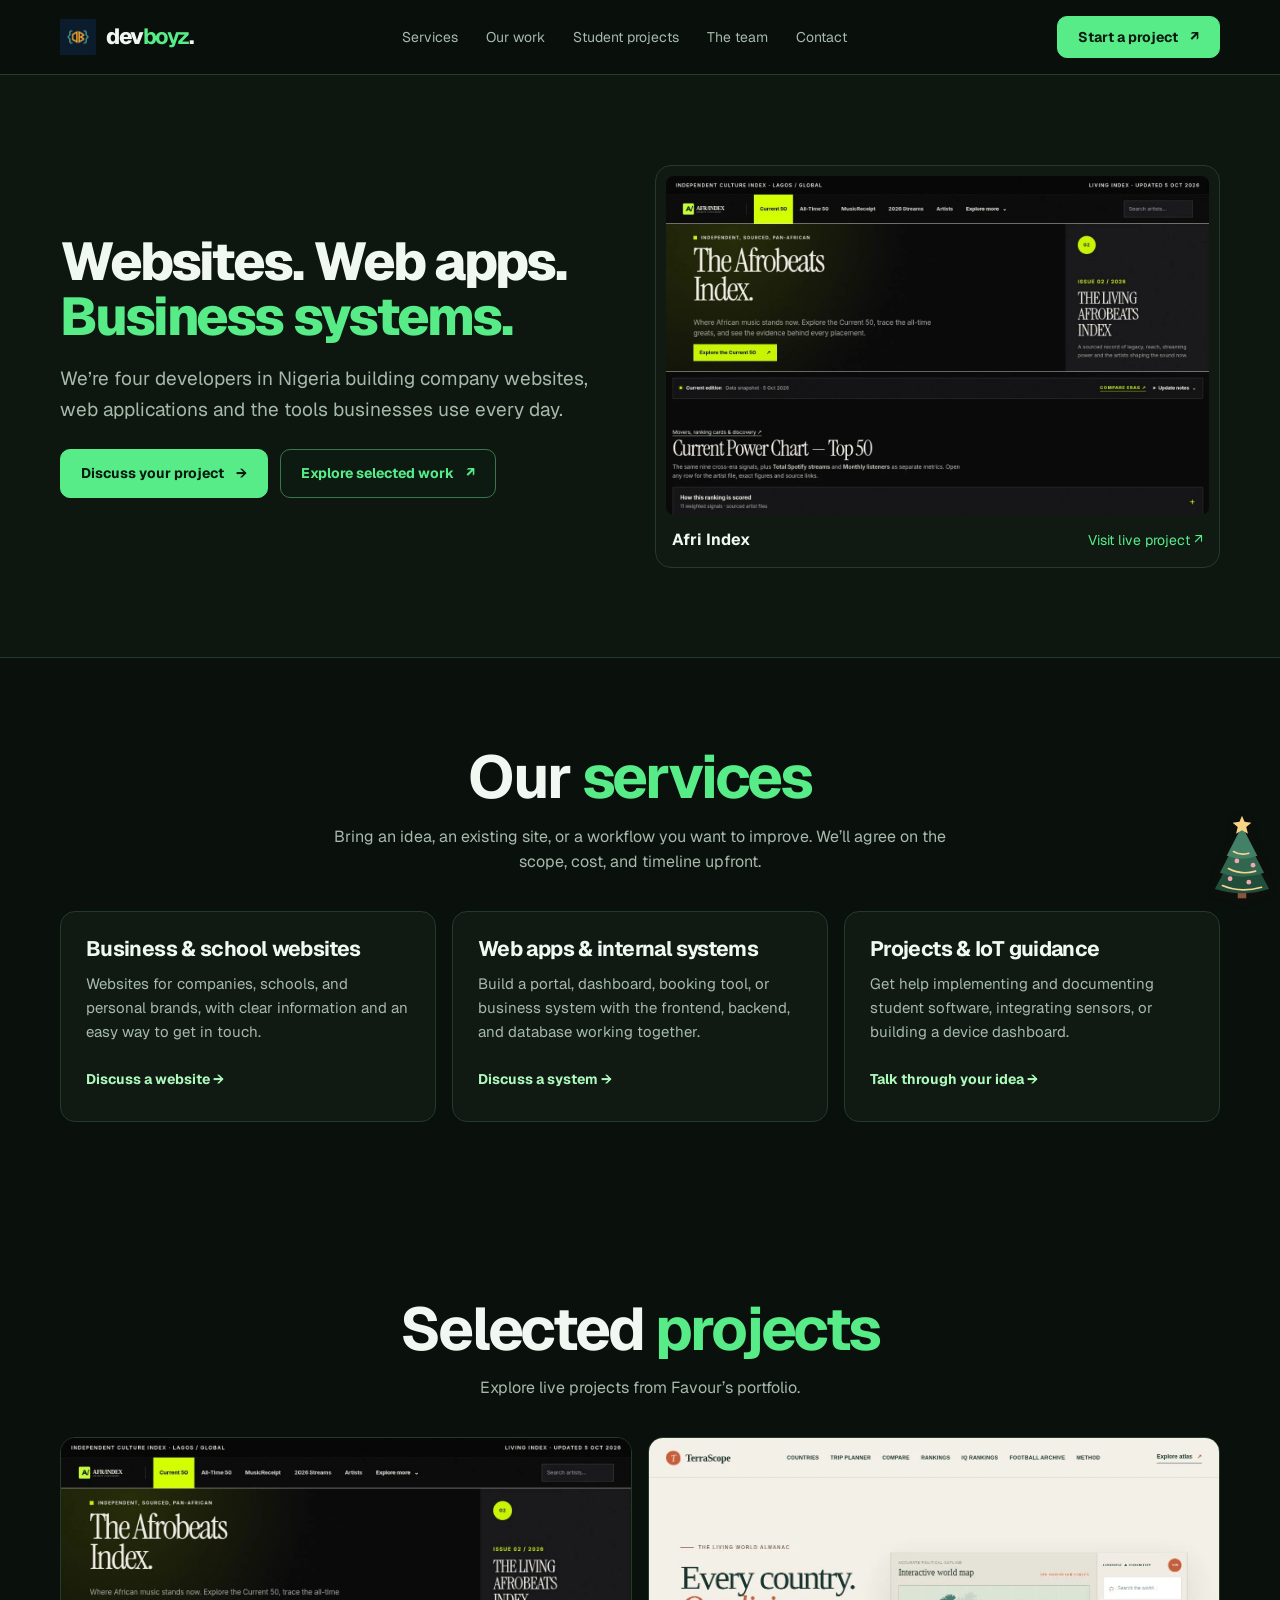
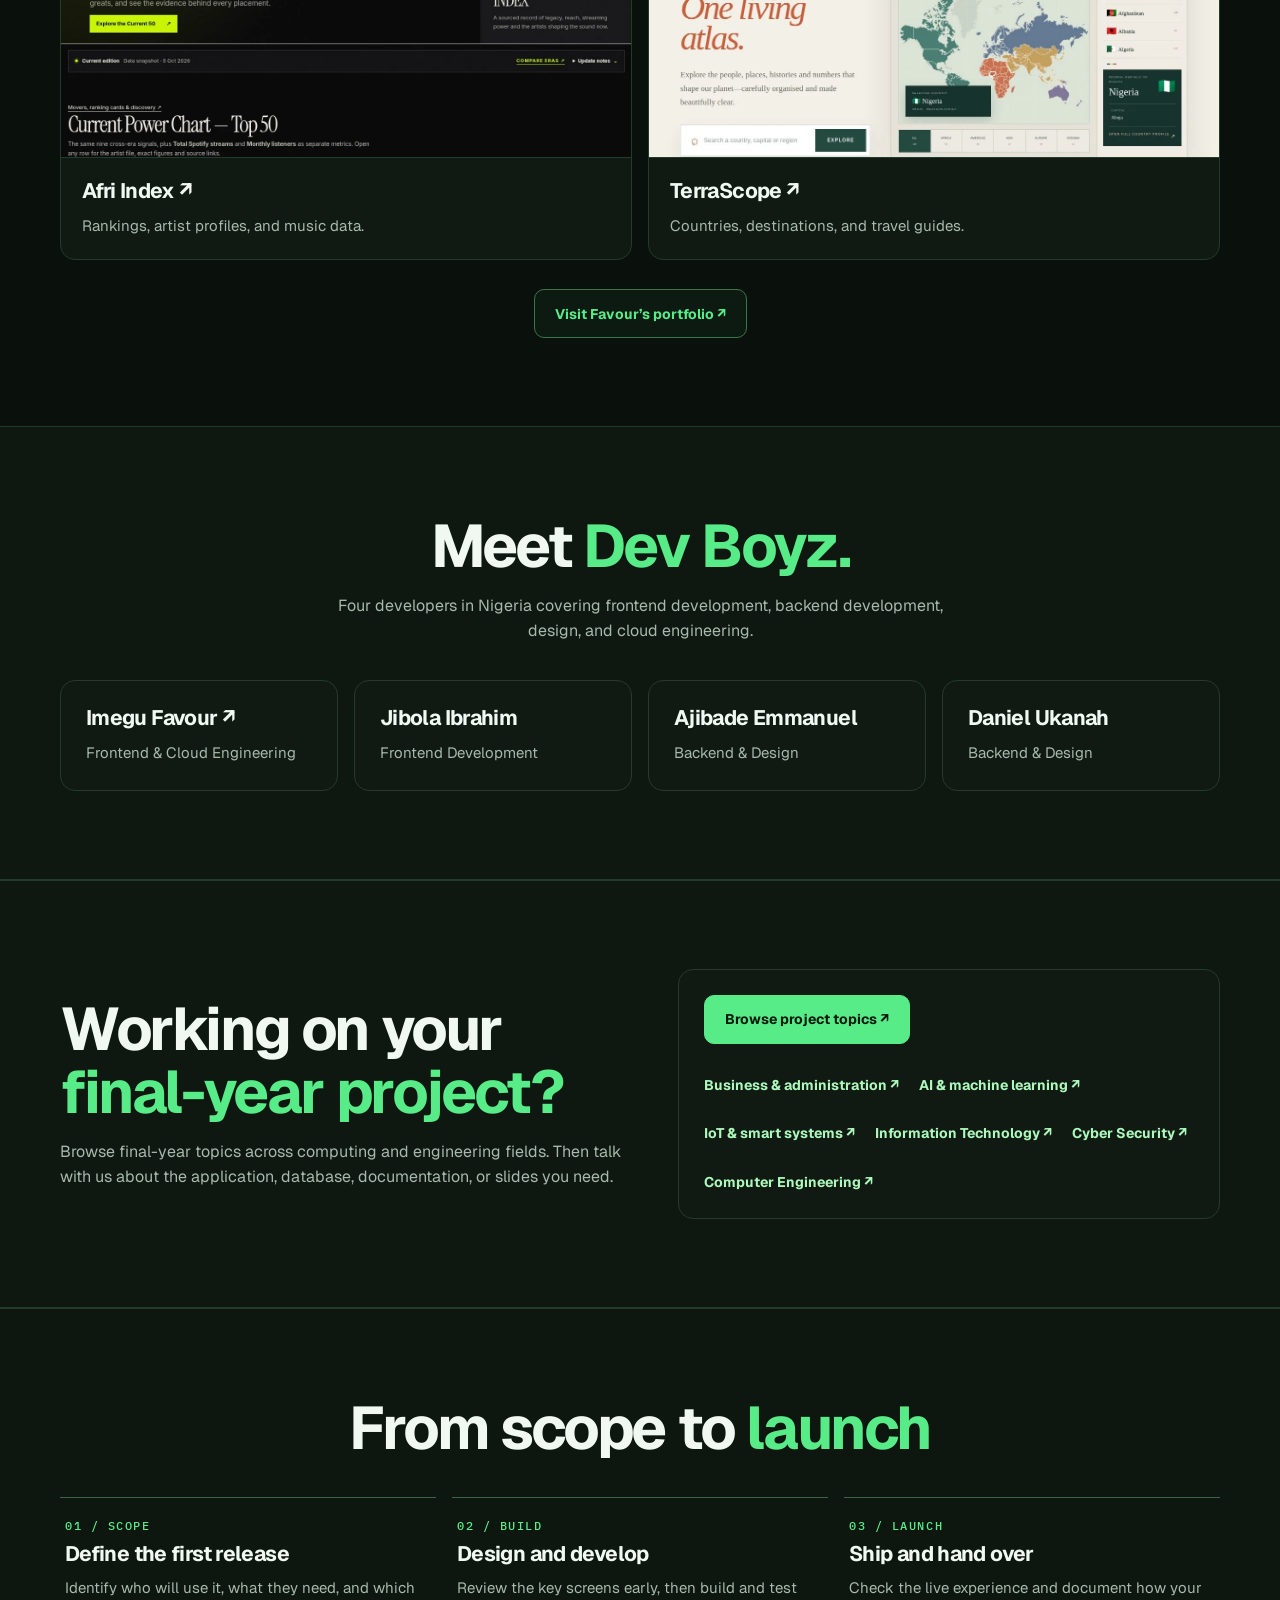
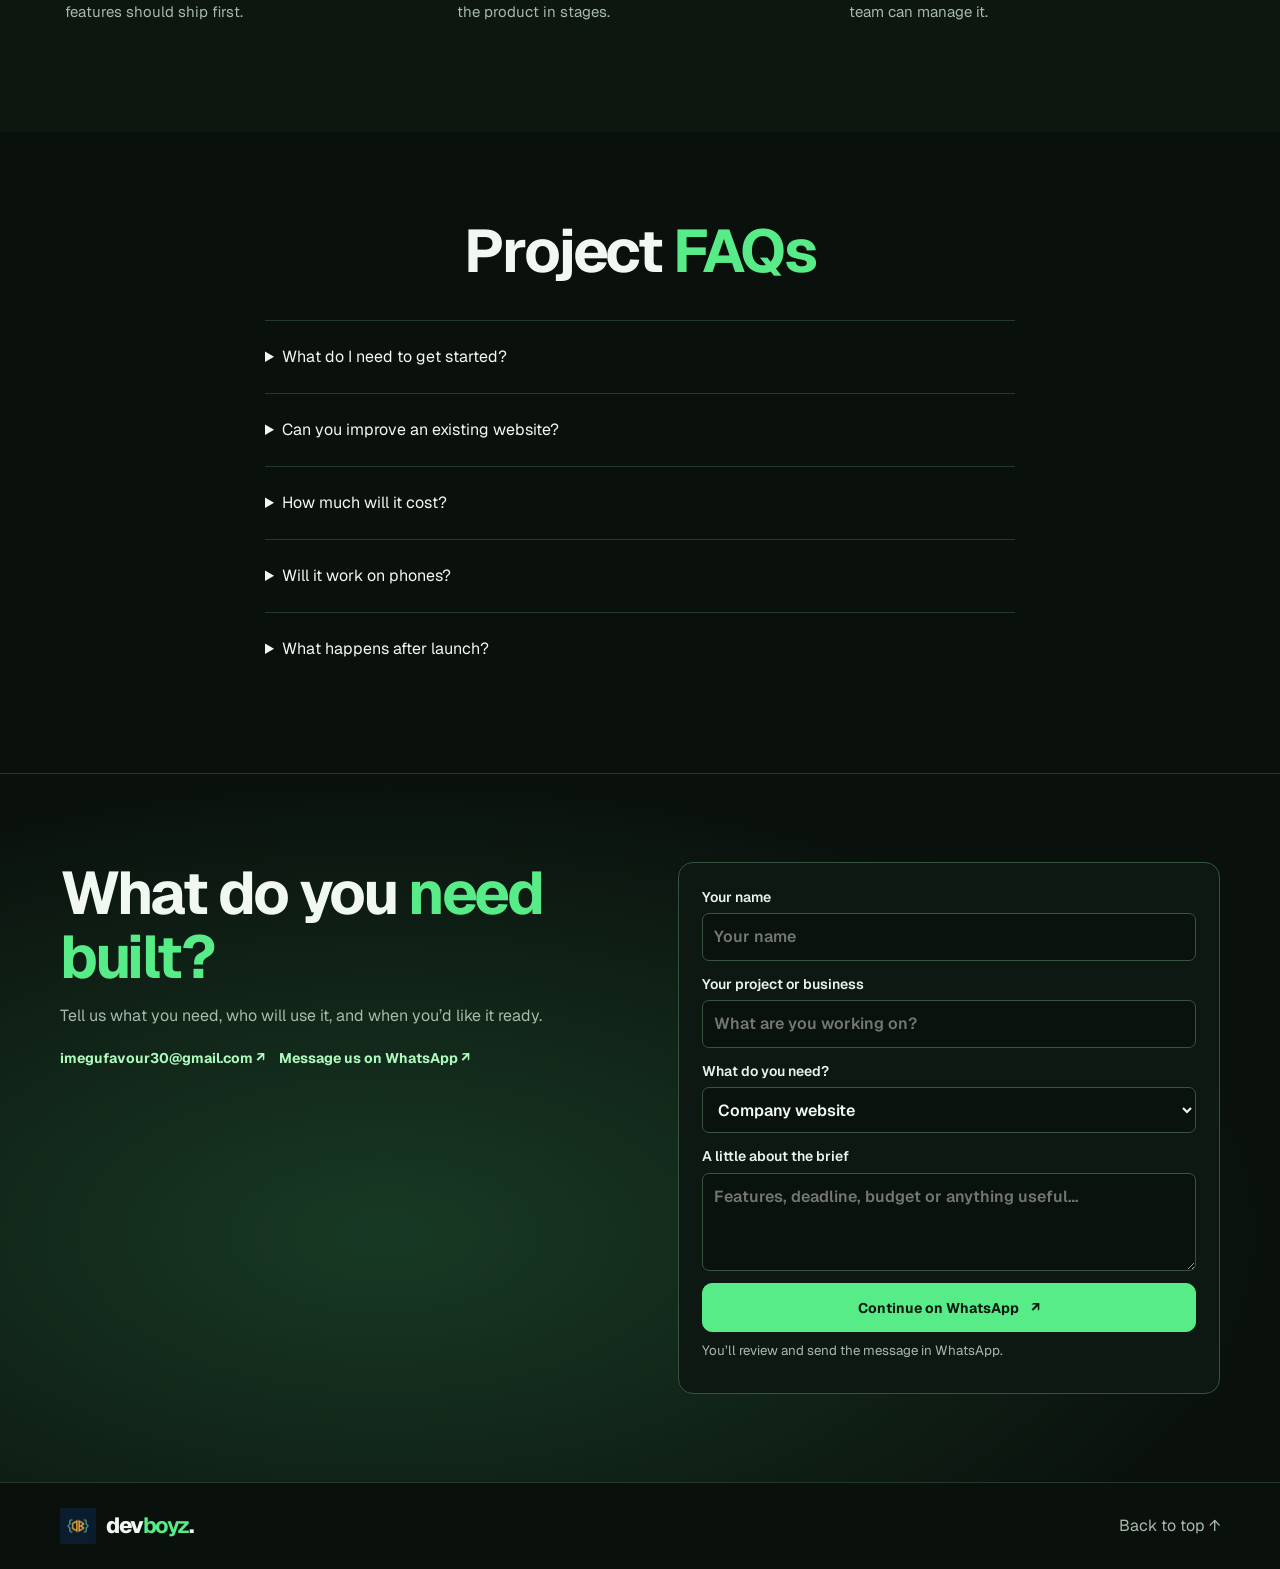
==== commit abc0d262: "Add three fields to the student project library" ====
--- a/index.html
+++ b/index.html
@@ -57,9 +57,9 @@
 <article class="card"><h3>Daniel Ukanah</h3><p>Backend &amp; Design</p></article>
 </div></div></section>
 <section class="section about" id="students"><div class="wrap split">
-<div><h2>Working on your <span class="accent">final-year project?</span></h2><p>Browse 100 computer science and software engineering topics. Then talk with us about the application, database, documentation, or slides you need.</p></div>
+<div><h2>Working on your <span class="accent">final-year project?</span></h2><p>Browse final-year topics across computing and engineering fields. Then talk with us about the application, database, documentation, or slides you need.</p></div>
 <div class="card"><a class="btn" href="projects.html">Browse project topics ↗</a>
-<div class="library-links"><a class="text-link" href="projects.html?field=Business%20and%20administration#catalogue">Business &amp; administration ↗</a><a class="text-link" href="projects.html?field=AI%20and%20machine%20learning#catalogue">AI &amp; machine learning ↗</a><a class="text-link" href="projects.html?field=IoT%20and%20smart%20systems#catalogue">IoT &amp; smart systems ↗</a></div></div>
+<div class="library-links"><a class="text-link" href="projects.html?field=Business%20and%20administration#catalogue">Business &amp; administration ↗</a><a class="text-link" href="projects.html?field=AI%20and%20machine%20learning#catalogue">AI &amp; machine learning ↗</a><a class="text-link" href="projects.html?field=IoT%20and%20smart%20systems#catalogue">IoT &amp; smart systems ↗</a><a class="text-link" href="projects.html?field=Information%20Technology#catalogue">Information Technology ↗</a><a class="text-link" href="projects.html?field=Cyber%20Security#catalogue">Cyber Security ↗</a><a class="text-link" href="projects.html?field=Computer%20Engineering#catalogue">Computer Engineering ↗</a></div></div>
 </div></section>
 <section class="section process" id="process"><div class="wrap">
 <div class="section-head"><h2>From scope to <span class="accent">launch</span></h2></div>
--- a/home.css
+++ b/home.css
@@ -117,6 +117,7 @@
 .hero-project {
   min-width: 0;
   margin: 0;
+  padding: 10px;
   overflow: hidden;
   border: 1px solid var(--line);
   border-radius: 16px;
@@ -130,8 +131,9 @@
   aspect-ratio: 16 / 10;
   object-fit: cover;
   object-position: top;
+  border-radius: 8px;
 }
-.hero-project .hero-project-caption { display: flex; justify-content: space-between; align-items: center; flex-wrap: wrap; gap: 5px 16px; padding: 13px 16px; }
+.hero-project .hero-project-caption { display: flex; justify-content: space-between; align-items: center; flex-wrap: wrap; gap: 5px 16px; padding: 12px 6px 4px; }
 .hero-project .hero-project-caption > span { color: var(--green); font-size: .875rem; }
 .hero-project a:is(:hover, :focus-visible) .hero-project-caption > span { text-decoration: underline; text-underline-offset: 3px; }
 @media (prefers-reduced-motion: no-preference) {
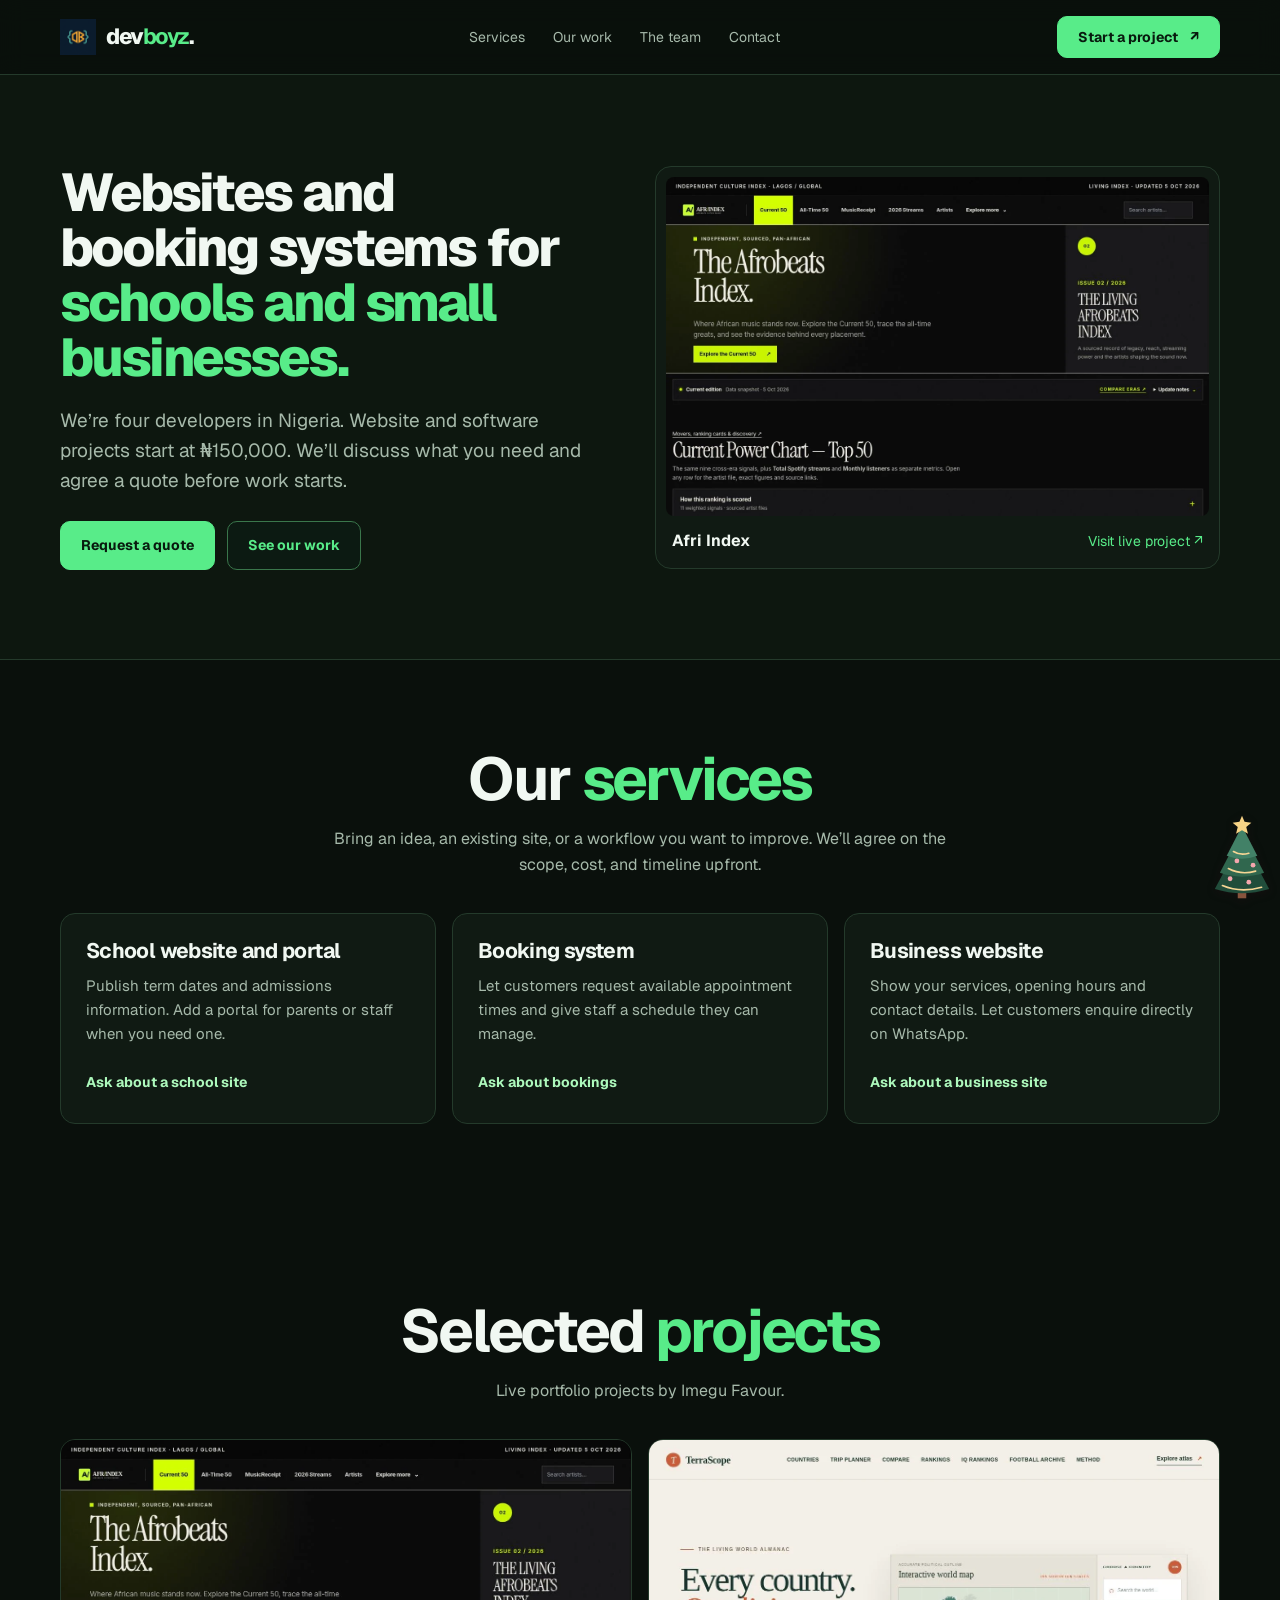
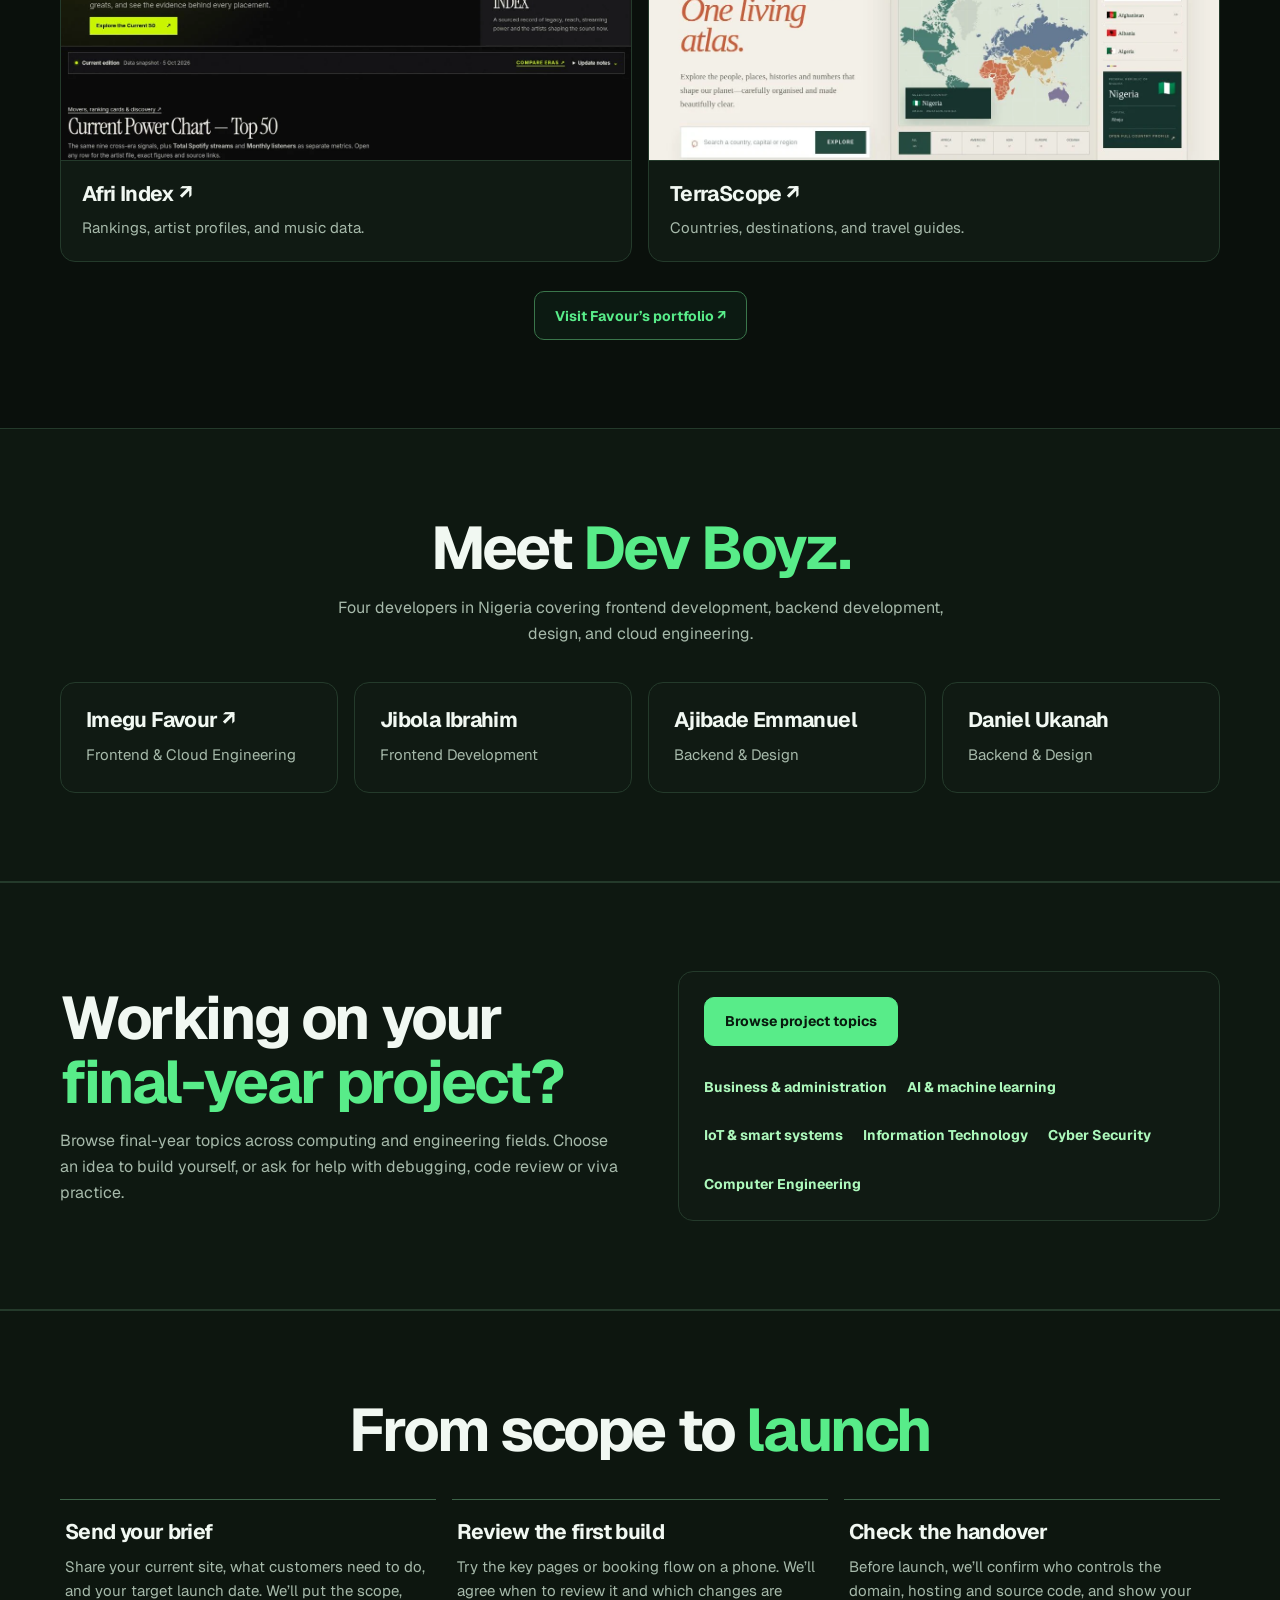
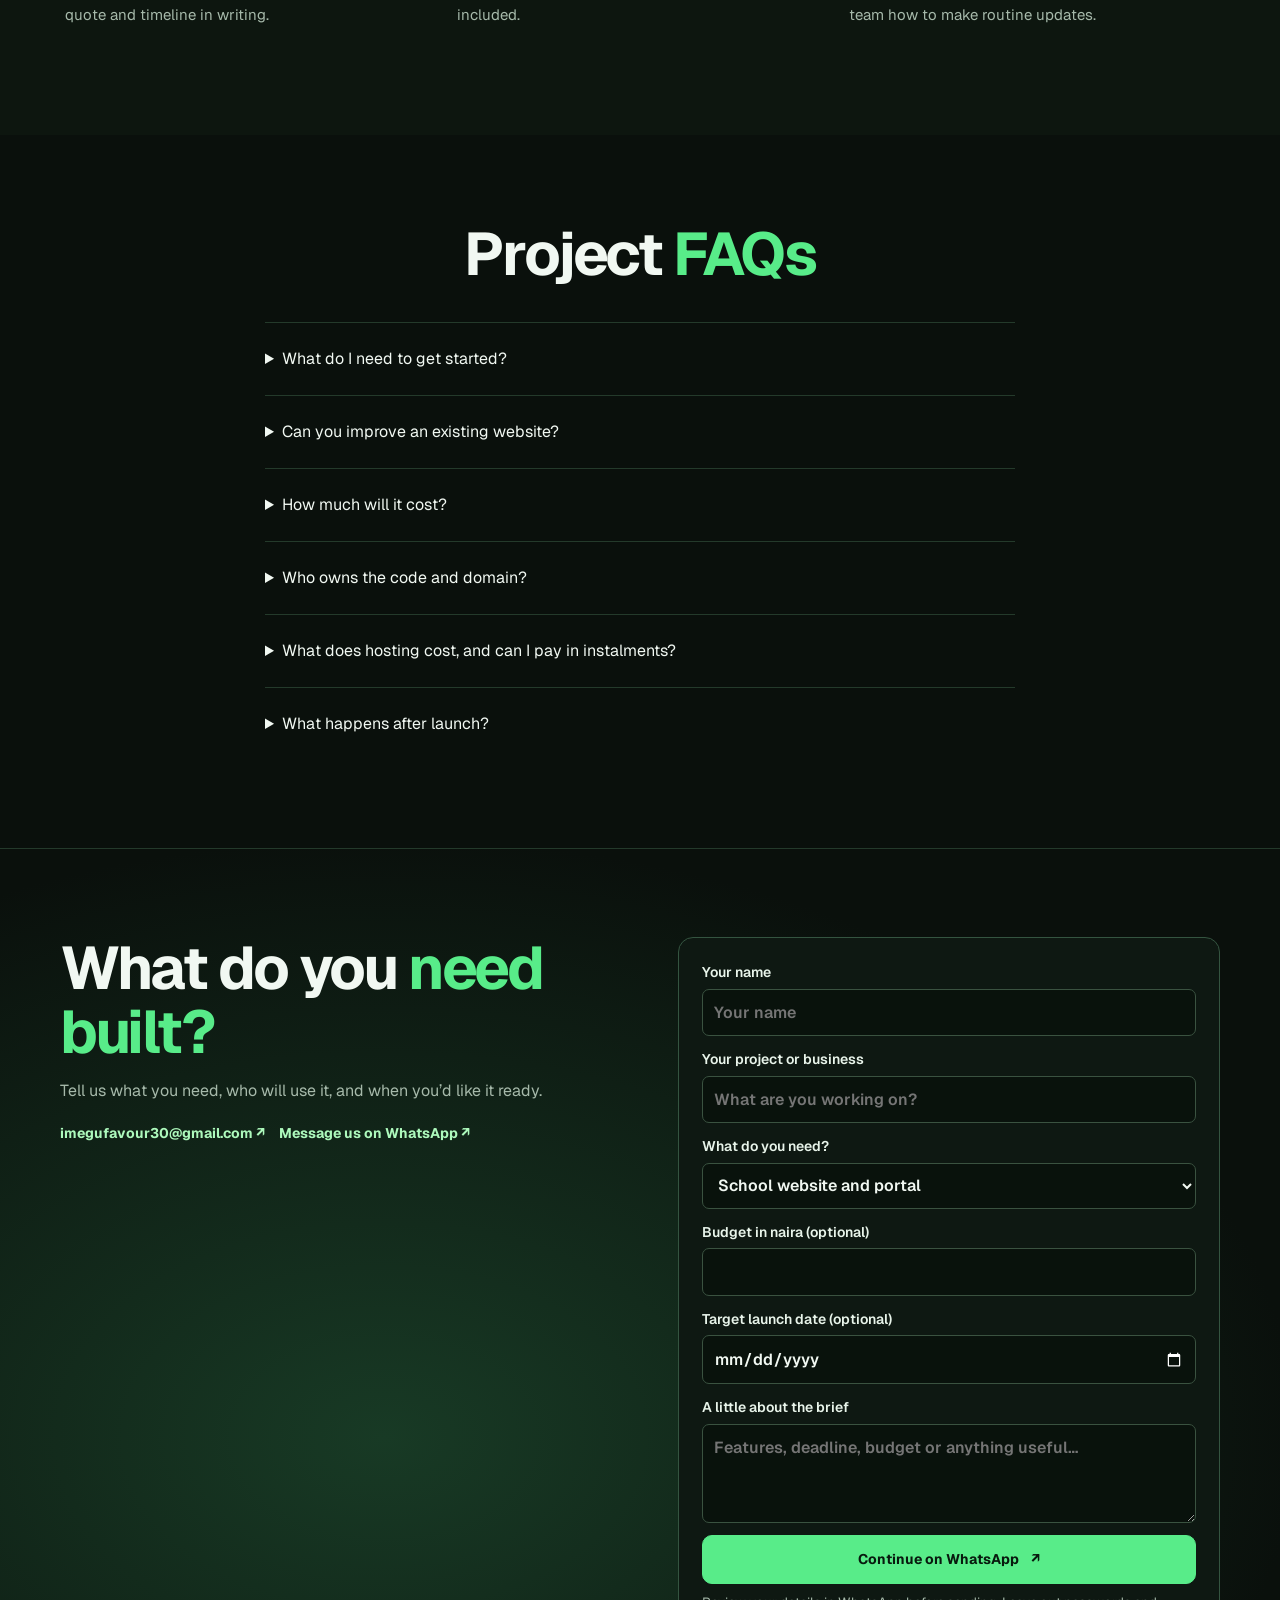
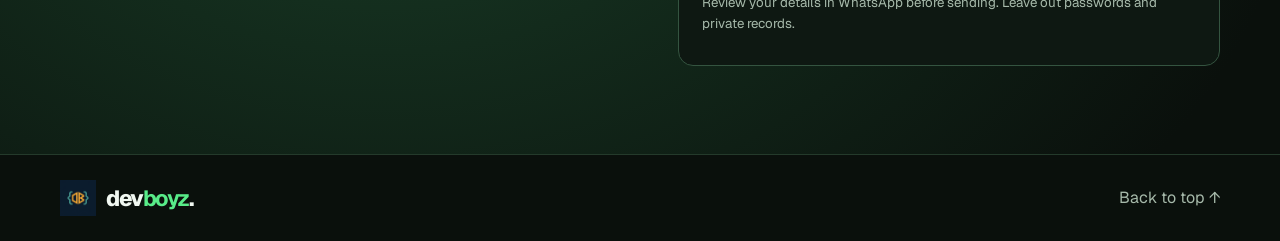
==== commit 80f7e90c: "Clarify agency pricing and turn student packages into guidance" ====
--- a/index.html
+++ b/index.html
@@ -5,7 +5,7 @@
 <meta name="viewport" content="width=device-width, initial-scale=1">
 <meta name="description" content="Dev Boyz is a four-person development team in Nigeria building websites, web applications and business systems.">
 <meta name="theme-color" content="#0a100c">
-<title>Dev Boyz — Websites &amp; Software</title>
+<title>Websites and Booking Systems for Schools and Small Businesses | Dev Boyz</title>
 <link rel="preconnect" href="https://fonts.googleapis.com">
 <link rel="preconnect" href="https://fonts.gstatic.com" crossorigin>
 <link href="https://fonts.googleapis.com/css2?family=Geist:wght@400;500;600;700;800&family=IBM+Plex+Mono:wght@400;500;600&display=swap" rel="stylesheet">
@@ -16,16 +16,16 @@
 <a class="btn skip" href="#main">Skip to content</a>
 <header class="top"><div class="wrap nav">
 <a class="brand" href="#home" aria-label="Dev Boyz home"><img src="logo.png" alt=""><span>dev<b>boyz</b>.</span></a>
-<nav class="nav-links" id="navlinks" aria-label="Main navigation"><a href="#services">Services</a><a href="#work">Our work</a><a href="projects.html">Student projects</a><a href="#studio">The team</a><a href="#contact">Contact</a></nav>
+<nav class="nav-links" id="navlinks" aria-label="Main navigation"><a href="#services">Services</a><a href="#work">Our work</a><a href="#studio">The team</a><a href="#contact">Contact</a></nav>
 <a class="btn small" href="#contact">Start a project <span aria-hidden="true">↗</span></a>
 <button class="menu-toggle" type="button" aria-controls="navlinks" aria-expanded="false">Menu</button>
 </div></header>
 <main id="main">
 <section class="hero" id="home"><div class="wrap hero-inner">
 <div class="hero-copy">
-<h1>Websites. Web apps.<br> <span class="accent">Business systems.</span></h1>
-<p class="lede">We’re four developers in Nigeria building company websites, web applications and the tools businesses use every day.</p>
-<div class="actions"><a class="btn" href="#contact">Discuss your project <span aria-hidden="true">→</span></a><a class="btn secondary" href="#work">Explore selected work <span aria-hidden="true">↗</span></a></div>
+<h1>Websites and booking systems for <span class="accent">schools and small businesses.</span></h1>
+<p class="lede">We’re four developers in Nigeria. Website and software projects start at ₦150,000. We’ll discuss what you need and agree a quote before work starts.</p>
+<div class="actions"><a class="btn" href="#contact">Request a quote</a><a class="btn secondary" href="#work">See our work</a></div>
 </div>
 <div class="hero-project">
   <a href="https://afrobeats-index.vercel.app/">
@@ -37,15 +37,15 @@
 <section class="section" id="services"><div class="wrap">
 <div class="section-head"><h2>Our <span class="accent">services</span></h2><p>Bring an idea, an existing site, or a workflow you want to improve. We’ll agree on the scope, cost, and timeline upfront.</p></div>
 <div class="cards">
-<article class="card"><h3>Business &amp; school websites</h3><p>Websites for companies, schools, and personal brands, with clear information and an easy way to get in touch.</p><a class="text-link" href="#contact" data-service="Company website">Discuss a website →</a></article>
-<article class="card"><h3>Web apps &amp; internal systems</h3><p>Build a portal, dashboard, booking tool, or business system with the frontend, backend, and database working together.</p><a class="text-link" href="#contact" data-service="Web application or business system">Discuss a system →</a></article>
-<article class="card"><h3>Projects &amp; IoT guidance</h3><p>Get help implementing and documenting student software, integrating sensors, or building a device dashboard.</p><a class="text-link" href="#contact" data-service="IoT consultation">Talk through your idea →</a></article>
+<article class="card"><h3>School website and portal</h3><p>Publish term dates and admissions information. Add a portal for parents or staff when you need one.</p><a class="text-link" href="#contact" data-service="School website and portal">Ask about a school site</a></article>
+<article class="card"><h3>Booking system</h3><p>Let customers request available appointment times and give staff a schedule they can manage.</p><a class="text-link" href="#contact" data-service="Booking system">Ask about bookings</a></article>
+<article class="card"><h3>Business website</h3><p>Show your services, opening hours and contact details. Let customers enquire directly on WhatsApp.</p><a class="text-link" href="#contact" data-service="Business website">Ask about a business site</a></article>
 </div></div></section>
 <section class="section" id="work"><div class="wrap">
-<div class="section-head"><h2>Selected <span class="accent">projects</span></h2><p>Explore live projects from Favour’s portfolio.</p></div>
+<div class="section-head"><h2>Selected <span class="accent">projects</span></h2><p>Live portfolio projects by Imegu Favour.</p></div>
 <div class="cards work-grid">
 <article class="project"><a href="https://afrobeats-index.vercel.app/"><img class="project-image" src="assets/afri-index.webp" alt="Afri Index homepage and music rankings" loading="lazy"><div class="project-body"><h3>Afri Index ↗</h3><p>Rankings, artist profiles, and music data.</p></div></a></article>
-<article class="project"><a href="https://terrascope-world-encyclopedia.imegufavour30.chatgpt.site/"><img class="project-image" src="assets/terrascope.webp" alt="TerraScope destination discovery website" loading="lazy"><div class="project-body"><h3>TerraScope ↗</h3><p>Countries, destinations, and travel guides.</p></div></a></article>
+<article class="project"><a href="https://terrascope-world-encyclopedia.vercel.app/"><img class="project-image" src="assets/terrascope.webp" alt="TerraScope destination discovery website" loading="lazy"><div class="project-body"><h3>TerraScope ↗</h3><p>Countries, destinations, and travel guides.</p></div></a></article>
 </div><div class="actions"><a class="btn secondary" href="https://portfolio-favour12.vercel.app/">Visit Favour’s portfolio ↗</a></div>
 </div></section>
 <section class="section about" id="studio"><div class="wrap">
@@ -57,24 +57,28 @@
 <article class="card"><h3>Daniel Ukanah</h3><p>Backend &amp; Design</p></article>
 </div></div></section>
 <section class="section about" id="students"><div class="wrap split">
-<div><h2>Working on your <span class="accent">final-year project?</span></h2><p>Browse final-year topics across computing and engineering fields. Then talk with us about the application, database, documentation, or slides you need.</p></div>
-<div class="card"><a class="btn" href="projects.html">Browse project topics ↗</a>
-<div class="library-links"><a class="text-link" href="projects.html?field=Business%20and%20administration#catalogue">Business &amp; administration ↗</a><a class="text-link" href="projects.html?field=AI%20and%20machine%20learning#catalogue">AI &amp; machine learning ↗</a><a class="text-link" href="projects.html?field=IoT%20and%20smart%20systems#catalogue">IoT &amp; smart systems ↗</a><a class="text-link" href="projects.html?field=Information%20Technology#catalogue">Information Technology ↗</a><a class="text-link" href="projects.html?field=Cyber%20Security#catalogue">Cyber Security ↗</a><a class="text-link" href="projects.html?field=Computer%20Engineering#catalogue">Computer Engineering ↗</a></div></div>
+<div><h2>Working on your <span class="accent">final-year project?</span></h2><p>Browse final-year topics across computing and engineering fields. Choose an idea to build yourself, or ask for help with debugging, code review or viva practice.</p></div>
+<div class="card"><a class="btn" href="projects.html">Browse project topics</a>
+<div class="library-links"><a class="text-link" href="projects.html?field=Business%20and%20administration#catalogue">Business &amp; administration</a><a class="text-link" href="projects.html?field=AI%20and%20machine%20learning#catalogue">AI &amp; machine learning</a><a class="text-link" href="projects.html?field=IoT%20and%20smart%20systems#catalogue">IoT &amp; smart systems</a><a class="text-link" href="projects.html?field=Information%20Technology#catalogue">Information Technology</a><a class="text-link" href="projects.html?field=Cyber%20Security#catalogue">Cyber Security</a><a class="text-link" href="projects.html?field=Computer%20Engineering#catalogue">Computer Engineering</a></div></div>
 </div></section>
 <section class="section process" id="process"><div class="wrap">
 <div class="section-head"><h2>From scope to <span class="accent">launch</span></h2></div>
-<div class="cards"><article class="step"><span class="eyebrow">01 / Scope</span><h3>Define the first release</h3><p>Identify who will use it, what they need, and which features should ship first.</p></article><article class="step"><span class="eyebrow">02 / Build</span><h3>Design and develop</h3><p>Review the key screens early, then build and test the product in stages.</p></article><article class="step"><span class="eyebrow">03 / Launch</span><h3>Ship and hand over</h3><p>Check the live experience and document how your team can manage it.</p></article></div>
+<div class="cards">
+<article class="step"><h3>Send your brief</h3><p>Share your current site, what customers need to do, and your target launch date. We’ll put the scope, quote and timeline in writing.</p></article>
+<article class="step"><h3>Review the first build</h3><p>Try the key pages or booking flow on a phone. We’ll agree when to review it and which changes are included.</p></article>
+<article class="step"><h3>Check the handover</h3><p>Before launch, we’ll confirm who controls the domain, hosting and source code, and show your team how to make routine updates.</p></article>
+</div>
 </div></section>
 <section class="section"><div class="wrap"><div class="section-head"><h2>Project <span class="accent">FAQs</span></h2></div><div class="faq">
 <details><summary>What do I need to get started?</summary><p>A rough idea is enough. Share any examples, existing site links, or deadlines you have.</p></details>
 <details><summary>Can you improve an existing website?</summary><p>Yes. Send us the link and explain what you’d like to change. We’ll review the site and agree on the scope.</p></details>
-<details><summary>How much will it cost?</summary><p>We quote based on the features, complexity, content, and support you need. You’ll know the price and deliverables before work begins.</p></details>
-<details><summary>Will it work on phones?</summary><p>We design for smaller screens and test the layout and touch controls before handover.</p></details>
+<details><summary>How much will it cost?</summary><p>Website and software projects start at ₦150,000. Your final quote depends on the work and support you need.</p></details>
+<details><summary>Who owns the code and domain?</summary><p>We agree who owns the source code, domain and hosting accounts in writing before you pay.</p></details><details><summary>What does hosting cost, and can I pay in instalments?</summary><p>Ask us to itemise hosting and domain renewals and discuss a payment schedule in your quote.</p></details>
 <details><summary>What happens after launch?</summary><p>We can agree on maintenance, updates, and ongoing support as part of the project or separately.</p></details>
 </div></div></section>
 <section class="section contact" id="contact"><div class="wrap split">
 <div><h2>What do you <span class="accent">need built?</span></h2><p>Tell us what you need, who will use it, and when you’d like it ready.</p><a class="text-link" href="mailto:imegufavour30@gmail.com">imegufavour30@gmail.com ↗</a><a class="text-link" href="https://wa.me/2347062723107">Message us on WhatsApp ↗</a></div>
-<form id="enquiry" class="form"><label>Your name<input name="name" autocomplete="name" required maxlength="100" placeholder="Your name"></label><label>Your project or business<input name="topic" required maxlength="180" placeholder="What are you working on?"></label><label>What do you need?<select name="service"><option>Company website</option><option>Web application or business system</option><option>Complete student project package</option><option>Custom project development</option><option>IoT consultation</option></select></label><label>A little about the brief<textarea name="requirements" rows="3" maxlength="1500" placeholder="Features, deadline, budget or anything useful…"></textarea></label><button class="btn" type="submit">Continue on WhatsApp <span aria-hidden="true">↗</span></button><small>You’ll review and send the message in WhatsApp.</small><p id="form-status" role="status"></p></form>
+<form id="enquiry" class="form"><label>Your name<input name="name" autocomplete="name" required maxlength="100" placeholder="Your name"></label><label>Your project or business<input name="topic" required maxlength="180" placeholder="What are you working on?"></label><label>What do you need?<select name="service"><option>School website and portal</option><option>Booking system</option><option>Business website</option></select></label><label>Budget in naira (optional)<input name="budget" inputmode="numeric" maxlength="40"></label><label>Target launch date (optional)<input name="timeline" type="date"></label><label>A little about the brief<textarea name="requirements" rows="3" maxlength="1500" placeholder="Features, deadline, budget or anything useful…"></textarea></label><button class="btn" type="submit">Continue on WhatsApp <span aria-hidden="true">↗</span></button><small>Review your details in WhatsApp before sending. Leave out passwords and private records.</small><p id="form-status" role="status"></p></form>
 </div></section>
 </main>
 <footer class="footer"><div class="wrap"><a class="brand" href="#home" aria-label="Dev Boyz home"><img src="logo.png" alt=""><span>dev<b>boyz</b>.</span></a><a href="#home">Back to top ↑</a></div></footer>
